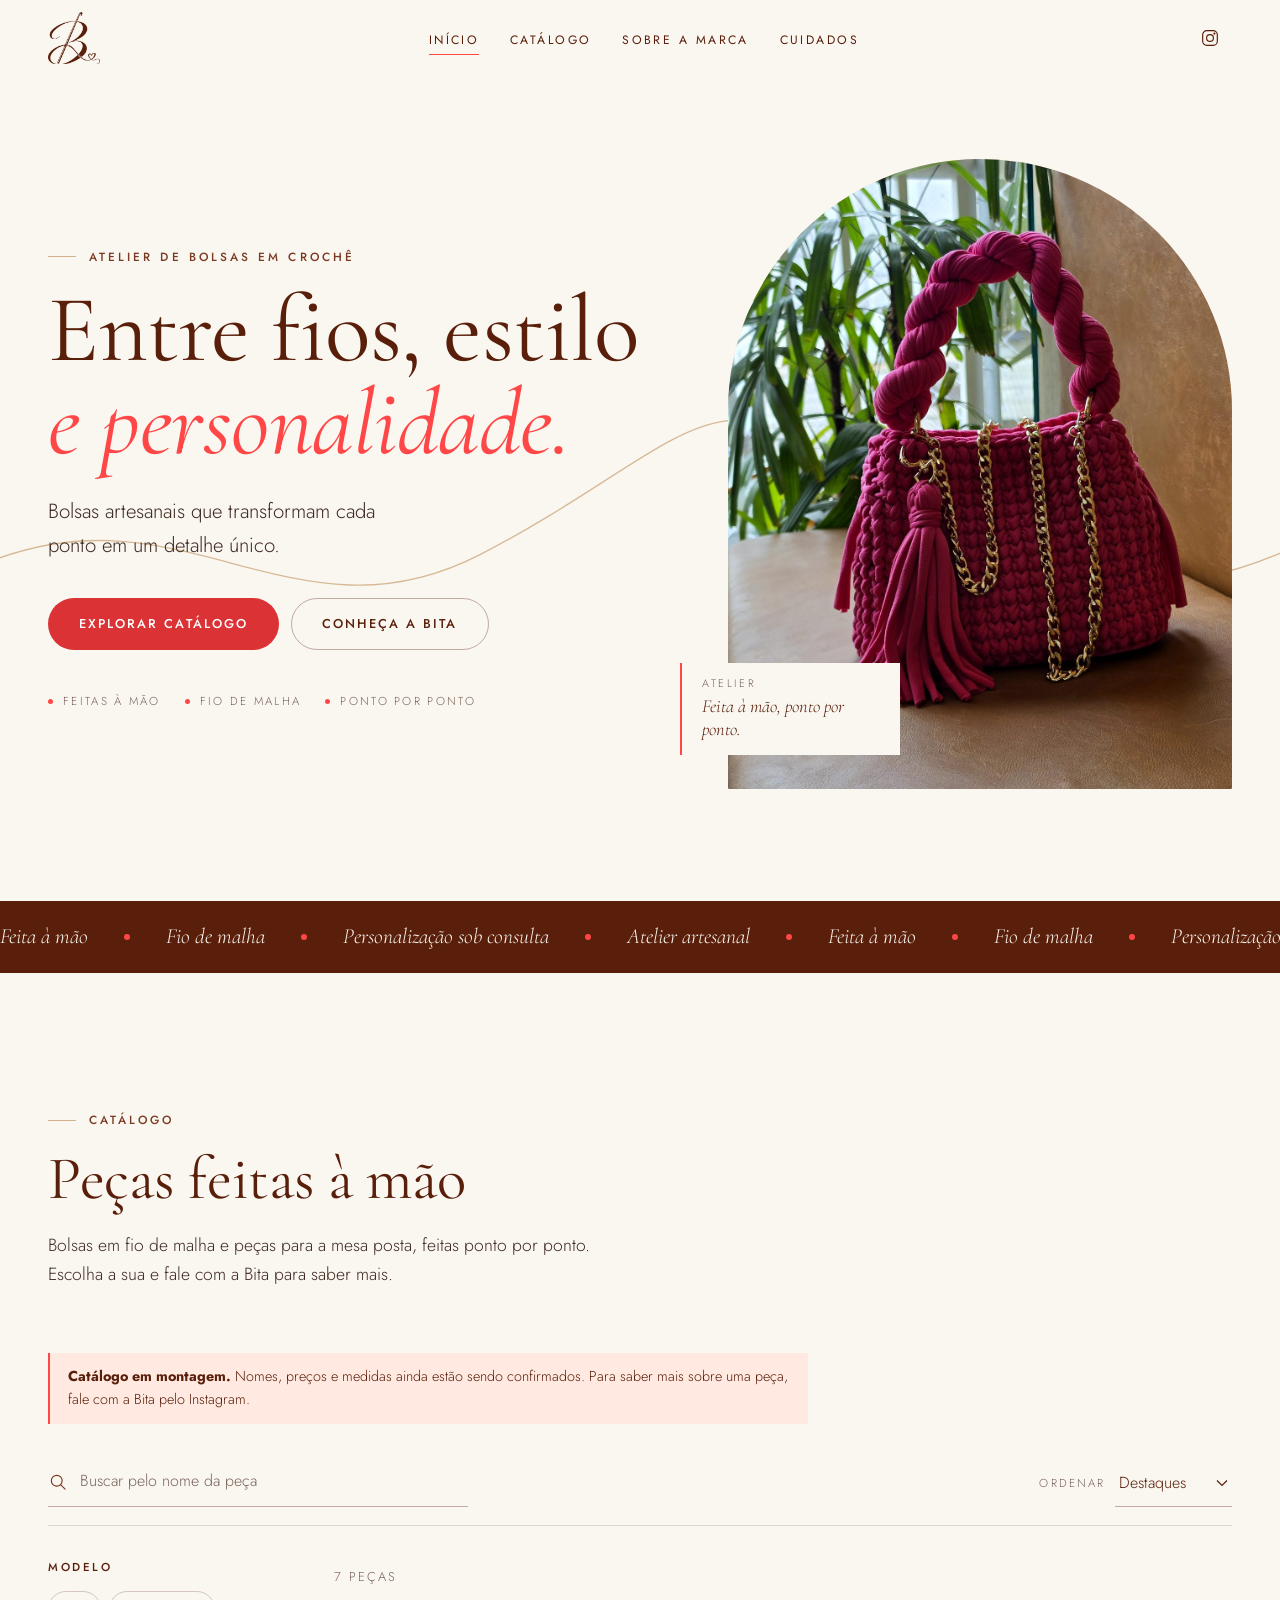
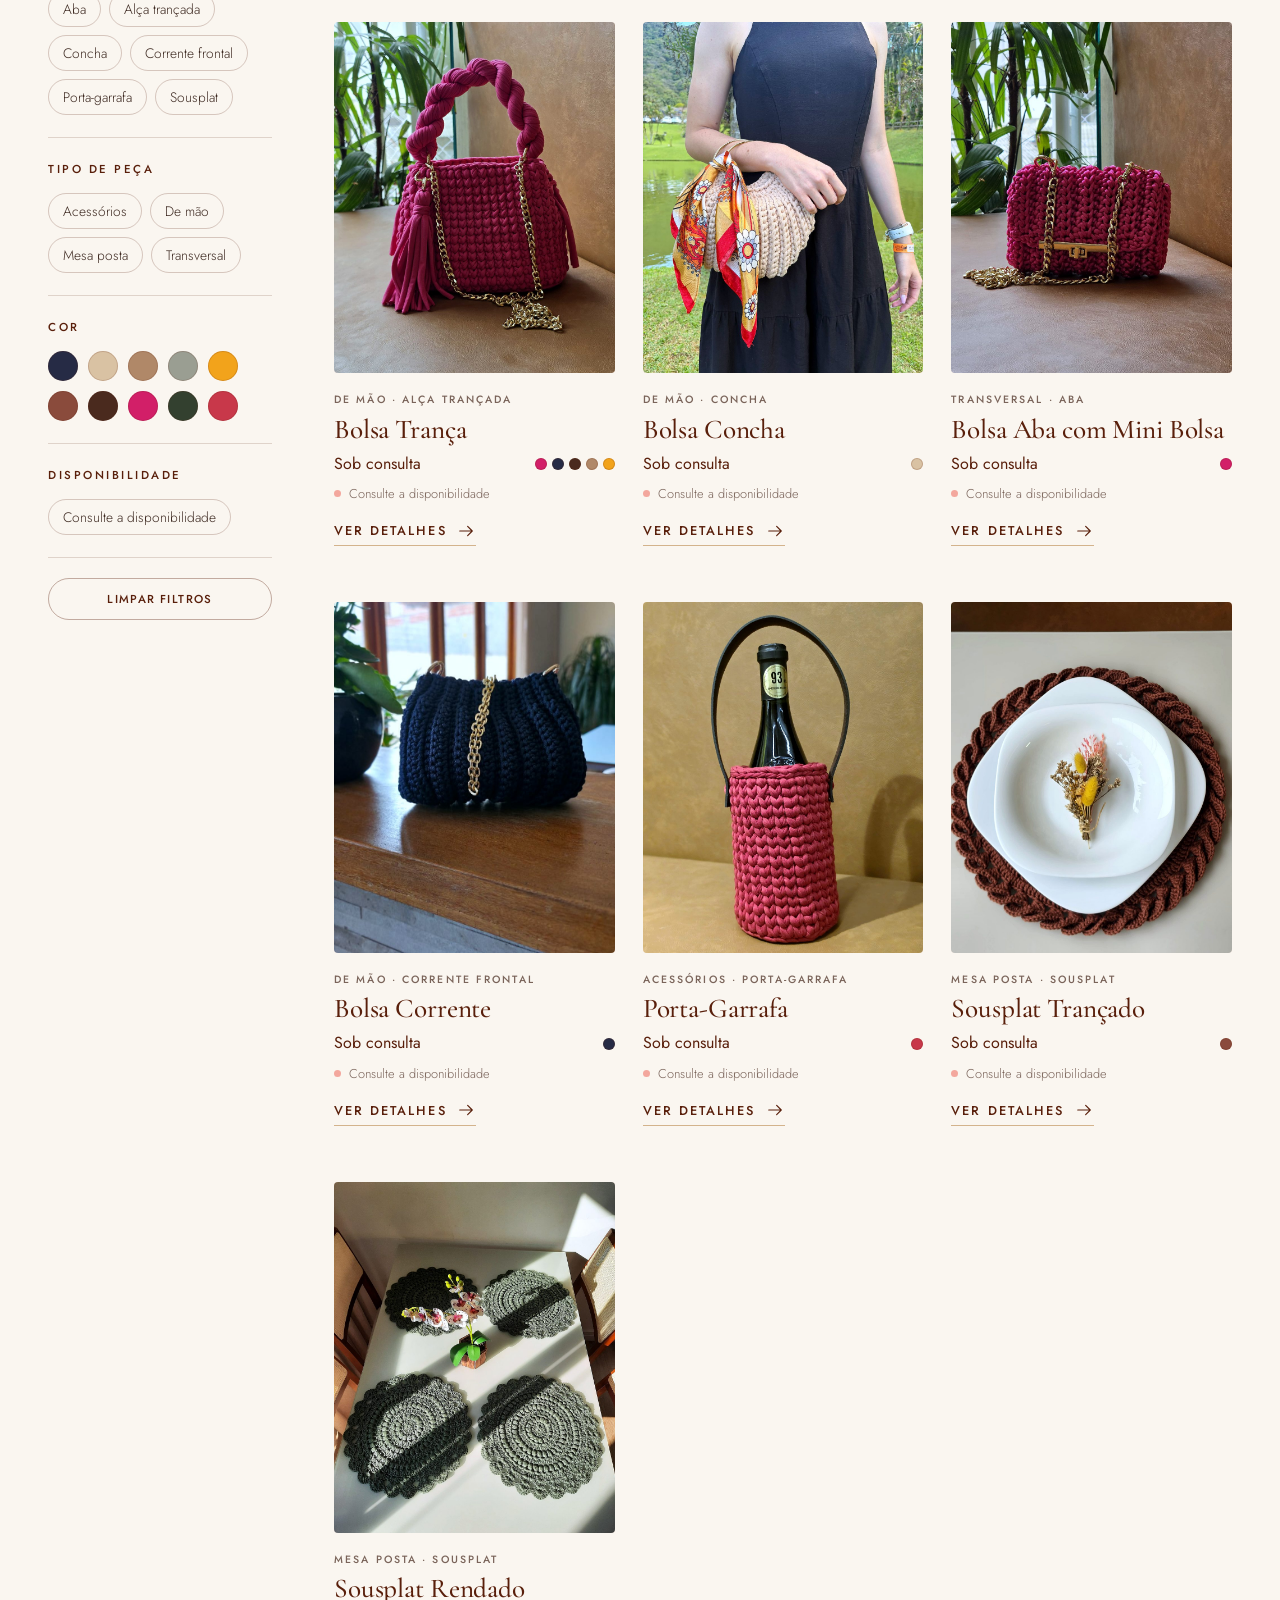
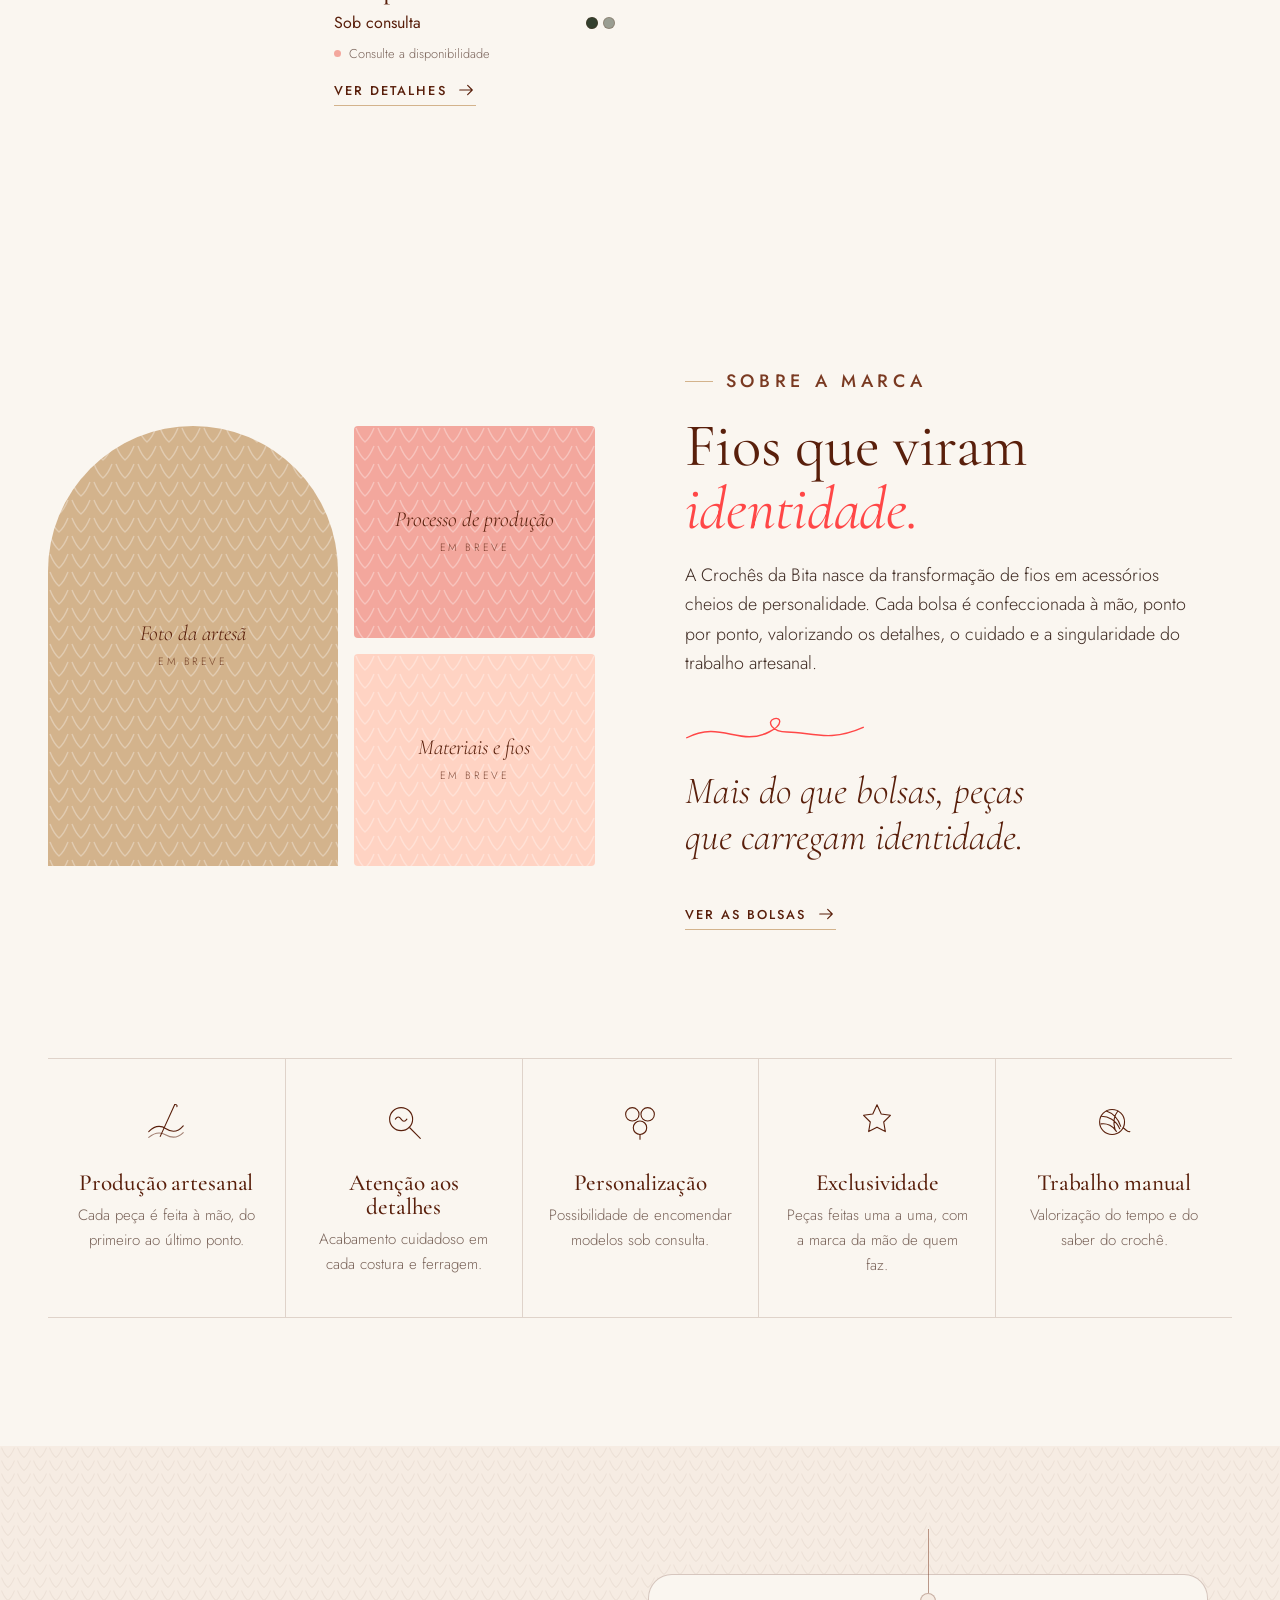
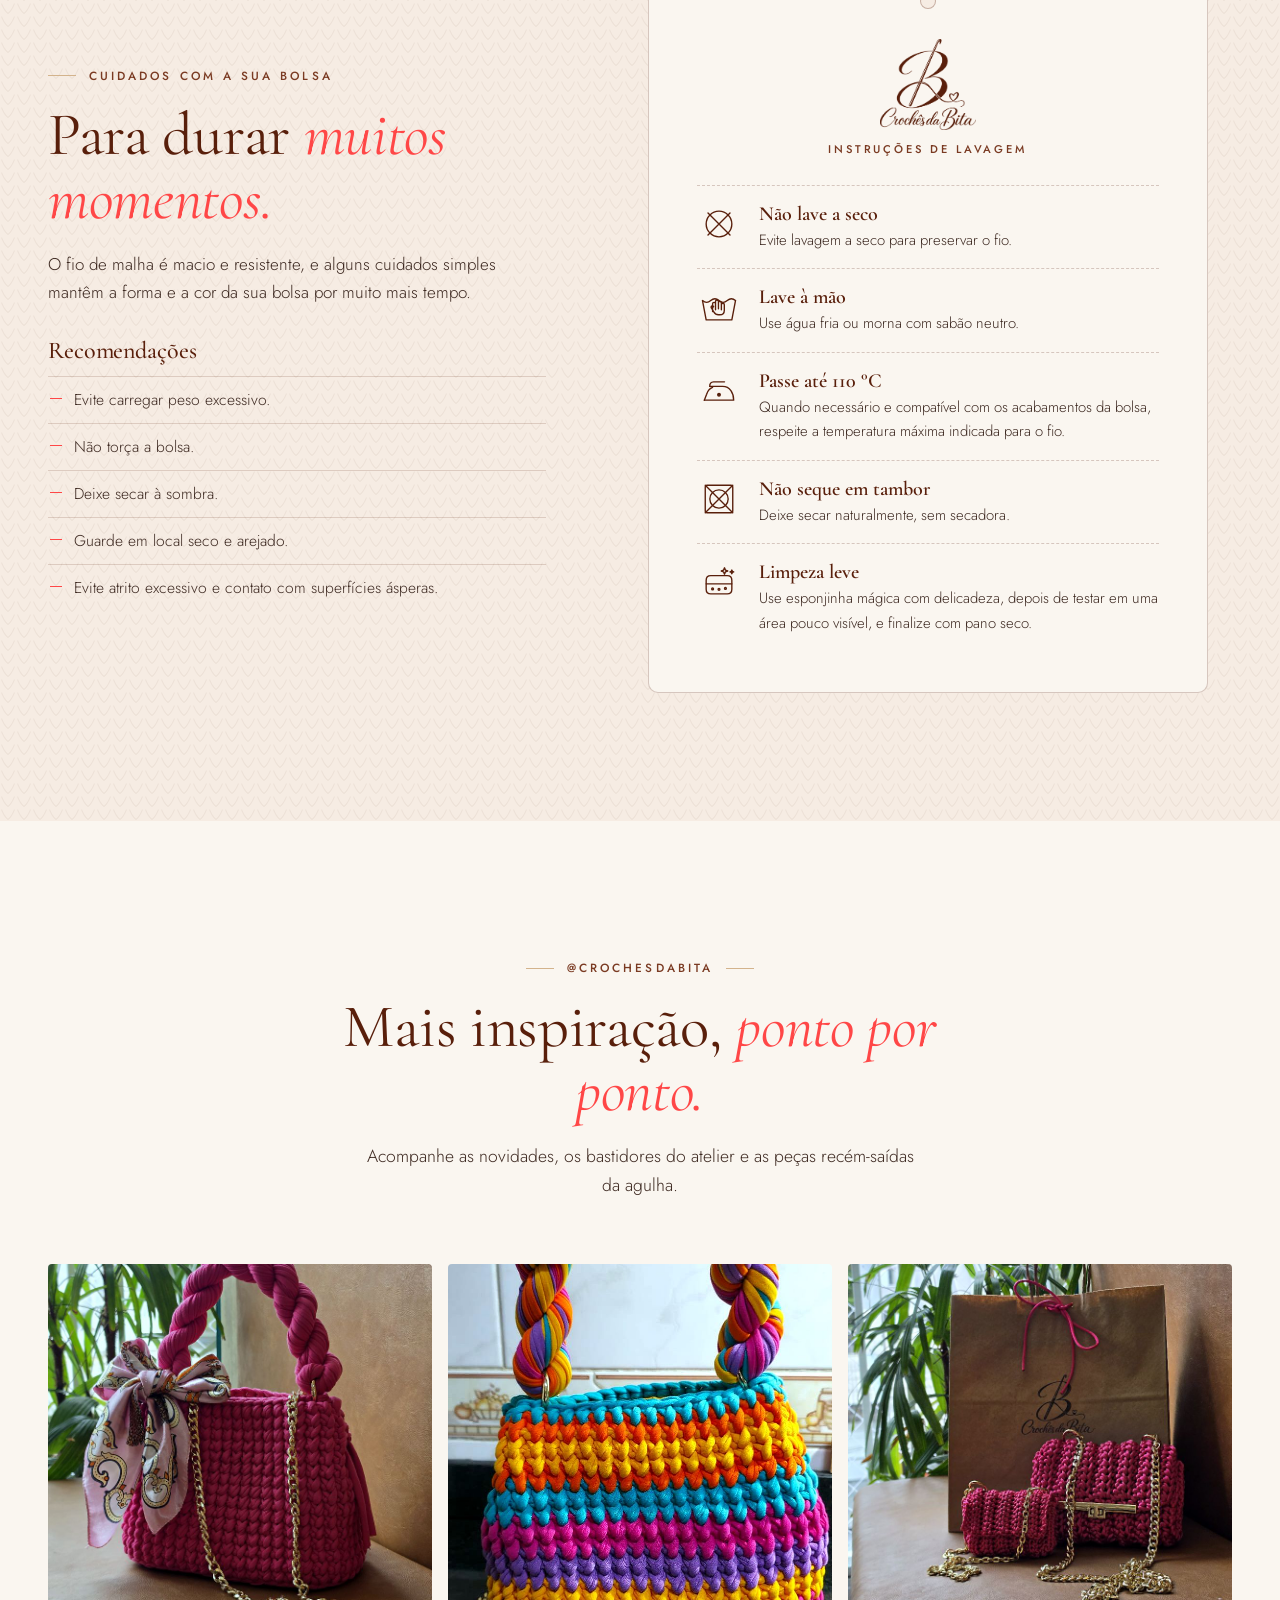
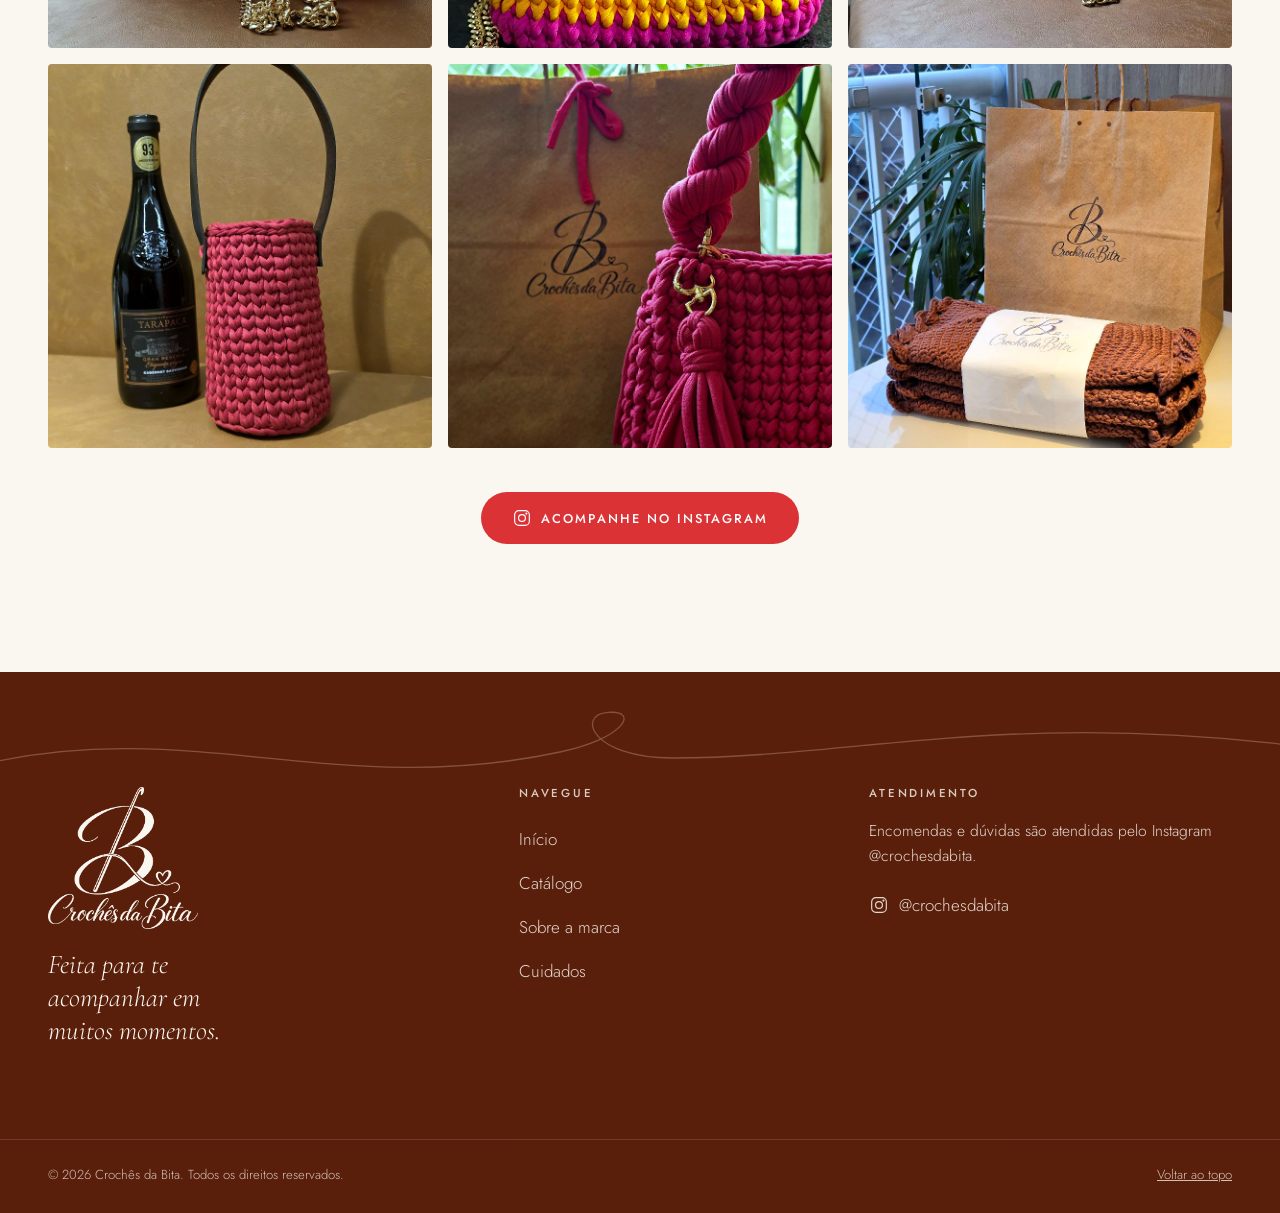
==== index.html @ 34e2124d "Novas peças, cores com fotos próprias, WhatsApp e monograma B - Curadoria e tratamento padronizado d" ====
<!doctype html>
<html lang="pt-BR">
<head>
  <meta charset="utf-8">
  <meta name="viewport" content="width=device-width, initial-scale=1">
  <title>Crochês da Bita · Bolsas artesanais de crochê</title>
  <meta name="description" content="Catálogo da Crochês da Bita: bolsas artesanais de crochê feitas à mão com fio de malha, ponto por ponto. Conheça os modelos e fale com a Bita pelo Instagram.">
  <meta name="theme-color" content="#FAF6F0">
  <meta name="color-scheme" content="light">

  <!-- Open Graph / compartilhamento.
       Se o endereço do site mudar (ex.: domínio próprio), atualize og:image, og:url e canonical. Veja o README. -->
  <link rel="canonical" href="https://valdethlisx.github.io/croches-da-bita/">
  <meta property="og:type" content="website">
  <meta property="og:locale" content="pt_BR">
  <meta property="og:site_name" content="Crochês da Bita">
  <meta property="og:title" content="Crochês da Bita · Bolsas artesanais de crochê">
  <meta property="og:description" content="Bolsas artesanais que transformam cada ponto em um detalhe único.">
  <meta property="og:image" content="https://valdethlisx.github.io/croches-da-bita/assets/brand/og-image.jpg">
  <meta property="og:image:width" content="1200">
  <meta property="og:image:height" content="630">
  <meta property="og:url" content="https://valdethlisx.github.io/croches-da-bita/">
  <meta name="twitter:card" content="summary_large_image">

  <!-- Favicon: monograma B -->
  <link rel="icon" type="image/png" sizes="32x32" href="assets/brand/favicon-32.png">
  <link rel="icon" type="image/png" sizes="192x192" href="assets/brand/favicon-192.png">
  <link rel="apple-touch-icon" href="assets/brand/apple-touch-icon.png">

  <!-- Tipografia: Cormorant Garamond (títulos) + Jost (textos) -->
  <link rel="preconnect" href="https://fonts.googleapis.com">
  <link rel="preconnect" href="https://fonts.gstatic.com" crossorigin>
  <link href="https://fonts.googleapis.com/css2?family=Cormorant+Garamond:ital,wght@0,400;0,500;0,600;1,400;1,500&family=Jost:wght@300;400;500&display=swap" rel="stylesheet">

  <link rel="preload" href="assets/img/site/hero.jpg" as="image">
  <link rel="stylesheet" href="styles.css">
</head>
<body>

<!-- ==========================================================
     Ícones (traço fino, herdam a cor do texto)
     ========================================================== -->
<svg width="0" height="0" style="position:absolute" aria-hidden="true" focusable="false">
  <defs>
    <symbol id="i-instagram" viewBox="0 0 24 24"><rect x="3.2" y="3.2" width="17.6" height="17.6" rx="5"/><circle cx="12" cy="12" r="4.1"/><circle cx="17.3" cy="6.7" r=".6" fill="currentColor"/></symbol>
    <symbol id="i-menu" viewBox="0 0 24 24"><path d="M3.5 8h17M3.5 16h17"/></symbol>
    <symbol id="i-close" viewBox="0 0 24 24"><path d="M5.5 5.5l13 13M18.5 5.5l-13 13"/></symbol>
    <symbol id="i-search" viewBox="0 0 24 24"><circle cx="10.5" cy="10.5" r="6.5"/><path d="M15.4 15.4L20.5 20.5"/></symbol>
    <symbol id="i-filter" viewBox="0 0 24 24"><path d="M4 7h10M18 7h2M4 17h2M10 17h10"/><circle cx="16" cy="7" r="2"/><circle cx="8" cy="17" r="2"/></symbol>
    <symbol id="i-arrow-left" viewBox="0 0 24 24"><path d="M19.5 12h-15M10 6.5L4.5 12l5.5 5.5"/></symbol>
    <symbol id="i-arrow-right" viewBox="0 0 24 24"><path d="M4.5 12h15M14 6.5l5.5 5.5-5.5 5.5"/></symbol>
    <symbol id="i-chevron-left" viewBox="0 0 24 24"><path d="M15 5l-7 7 7 7"/></symbol>
    <symbol id="i-chevron-right" viewBox="0 0 24 24"><path d="M9 5l7 7-7 7"/></symbol>
    <symbol id="i-link" viewBox="0 0 24 24"><path d="M10 14a4.5 4.5 0 0 0 6.4 0l3-3a4.5 4.5 0 0 0-6.4-6.4l-1.2 1.2"/><path d="M14 10a4.5 4.5 0 0 0-6.4 0l-3 3a4.5 4.5 0 0 0 6.4 6.4l1.2-1.2"/></symbol>
    <symbol id="i-whatsapp" viewBox="0 0 24 24"><path d="M4.2 19.8l1.1-3.9A8.3 8.3 0 1 1 8.4 19z"/><path d="M9.2 8.4c.2-.5.5-.5.8-.5h.5c.2 0 .4 0 .5.4l.7 1.7c.1.2 0 .4-.1.6l-.5.6c-.1.1-.2.3 0 .5.4.7 1 1.4 1.7 1.9.4.3.8.5 1.2.7.2.1.4 0 .5-.1l.6-.7c.2-.2.3-.2.5-.1l1.6.8c.2.1.3.2.3.4 0 .5-.2 1.1-.6 1.4-.5.4-1.2.6-1.9.4a8.6 8.6 0 0 1-5.2-4.4c-.5-1-.6-1.9-.1-2.7z" stroke-width="1"/></symbol>
    <symbol id="i-share" viewBox="0 0 24 24"><path d="M12 3.5v11M7.5 8L12 3.5 16.5 8"/><path d="M5 12.5v6.5a1.5 1.5 0 0 0 1.5 1.5h11A1.5 1.5 0 0 0 19 19v-6.5"/></symbol>
    <symbol id="i-copy" viewBox="0 0 24 24"><rect x="8.5" y="8.5" width="11" height="11" rx="1.6"/><path d="M15.5 8.5V6a1.5 1.5 0 0 0-1.5-1.5H6A1.5 1.5 0 0 0 4.5 6v8A1.5 1.5 0 0 0 6 15.5h2.5"/></symbol>
    <symbol id="i-zoom" viewBox="0 0 24 24"><circle cx="10.5" cy="10.5" r="6.5"/><path d="M15.4 15.4l5.1 5.1M10.5 7.8v5.4M7.8 10.5h5.4"/></symbol>
    <symbol id="i-check" viewBox="0 0 24 24"><path d="M5 12.5l4.5 4.5L19 7.5"/></symbol>

    <!-- Cuidados (símbolos de conservação têxtil) -->
    <symbol id="c-no-dryclean" viewBox="0 0 48 48"><circle cx="24" cy="24" r="14"/><path d="M12 12l24 24M36 12L12 36"/></symbol>
    <symbol id="c-handwash" viewBox="0 0 48 48"><path d="M6 17l4 21h28l4-21"/><path d="M6 17c3 2.6 6 2.6 9 0s6-2.6 9 0 6 2.6 9 0 6-2.6 9 0"/><path d="M17 29v-8.5a1.6 1.6 0 0 1 3.2 0V27M20.2 21v-3a1.6 1.6 0 0 1 3.2 0v8M23.4 19.5a1.6 1.6 0 0 1 3.2 0V27M26.6 21.5a1.6 1.6 0 0 1 3.2 0v6c0 3-2 5-5 5h-1.5c-2.4 0-3.8-1.2-5-3.2l-2.6-4.2a1.5 1.5 0 0 1 2.4-1.8L17 25"/></symbol>
    <symbol id="c-iron" viewBox="0 0 48 48"><path d="M8 34h32c0-8-4-15-12-15H14"/><path d="M14 19c-.5-3 1.4-5 4-5h12"/><path d="M8 34l2.5-6.5C12 23 14 21 17 20"/><circle cx="24" cy="28" r="1.4" fill="currentColor"/></symbol>
    <symbol id="c-no-tumble" viewBox="0 0 48 48"><rect x="9" y="9" width="30" height="30" rx="2"/><circle cx="24" cy="24" r="10"/><path d="M9 9l30 30M39 9L9 39"/></symbol>
    <symbol id="c-sponge" viewBox="0 0 48 48"><path d="M10 22c0-3 2-5 5-5h18c3 0 5 2 5 5v10c0 3-2 5-5 5H15c-3 0-5-2-5-5z"/><path d="M10 26h28"/><circle cx="17" cy="31.5" r="1"/><circle cx="24" cy="32" r="1"/><circle cx="31" cy="31" r="1"/><path d="M30 8.5l1 2.5 2.5 1-2.5 1-1 2.5-1-2.5-2.5-1 2.5-1zM38 11l.6 1.4 1.4.6-1.4.6-.6 1.4-.6-1.4-1.4-.6 1.4-.6z"/></symbol>

    <!-- Diferenciais -->
    <symbol id="d-hands" viewBox="0 0 48 48"><path d="M33 6l-15 33"/><path d="M33 6c1.5-.8 3 .4 2.4 2"/><path d="M6 34c6-6 12-7 18-3s12 4 18-3"/><path d="M6 40c6-5 12-6 18-2.5s12 3.5 18-2.5" opacity=".55"/></symbol>
    <symbol id="d-detail" viewBox="0 0 48 48"><circle cx="21" cy="21" r="12"/><path d="M30 30l11 11"/><path d="M15 21c2-3 4-3 6 0s4 3 6 0"/></symbol>
    <symbol id="d-custom" viewBox="0 0 48 48"><circle cx="16" cy="16" r="7"/><circle cx="32" cy="16" r="7"/><circle cx="24" cy="30" r="7"/><path d="M24 37v5"/></symbol>
    <symbol id="d-unique" viewBox="0 0 48 48"><path d="M24 6l4.4 9.6L38 17l-7 7 1.7 10L24 29.4 15.3 34 17 24l-7-7 9.6-1.4z"/></symbol>
    <symbol id="d-yarn" viewBox="0 0 48 48"><circle cx="22" cy="24" r="13"/><path d="M11 18c7 0 15 4 19 13M10.5 26c6-1 13 2 16 8M16 12.5c6 2 12 7 15 16M28 12.5c-4 5-5 12-3 19"/><path d="M33.5 30c3 2 5 5 7 4"/></symbol>
  </defs>
</svg>

<a class="skip-link" href="#conteudo">Pular para o conteúdo</a>

<!-- ==========================================================
     CABEÇALHO
     ========================================================== -->
<header class="site-header" id="topo">
  <div class="container header-inner">
    <a class="brand" href="#inicio" aria-label="Crochês da Bita · início">
      <img src="assets/brand/monograma-marrom.png" alt="Crochês da Bita" width="696" height="700">
    </a>

    <nav class="main-nav" id="menu" aria-label="Navegação principal">
      <ul>
        <li><a href="#inicio">Início</a></li>
        <li><a href="#catalogo">Catálogo</a></li>
        <li><a href="#sobre">Sobre a marca</a></li>
        <li><a href="#cuidados">Cuidados</a></li>
      </ul>
      <a class="nav-instagram-mobile" href="https://www.instagram.com/crochesdabita/" target="_blank" rel="noopener">
        <svg class="icon"><use href="#i-instagram"/></svg> @crochesdabita
      </a>
    </nav>

    <div class="header-actions">
      <a class="icon-btn" href="https://www.instagram.com/crochesdabita/" target="_blank" rel="noopener" aria-label="Instagram da Crochês da Bita (abre em nova aba)">
        <svg class="icon"><use href="#i-instagram"/></svg>
      </a>
      <button class="icon-btn menu-toggle" type="button" aria-expanded="false" aria-controls="menu" aria-label="Abrir menu">
        <svg class="icon icon-open"><use href="#i-menu"/></svg>
        <svg class="icon icon-close"><use href="#i-close"/></svg>
      </button>
    </div>
  </div>
</header>

<main id="conteudo">

  <!-- ========================================================
       HERO
       ======================================================== -->
  <section class="hero" id="inicio" aria-labelledby="hero-title">
    <svg class="thread thread-hero" viewBox="0 0 1600 600" preserveAspectRatio="none" aria-hidden="true">
      <path pathLength="1" d="M-40 420 C 220 300, 360 520, 600 400 S 900 160, 1040 300 C 1120 380, 1060 470, 990 430 C 930 395, 980 320, 1080 330 C 1240 345, 1360 520, 1640 380"/>
    </svg>
    <div class="container hero-grid">
      <div class="hero-copy">
        <p class="eyebrow reveal">Atelier de bolsas em crochê</p>
        <h1 id="hero-title" class="reveal">Entre fios, estilo <em>e personalidade.</em></h1>
        <p class="hero-sub reveal">Bolsas artesanais que transformam cada ponto em um detalhe único.</p>
        <div class="hero-actions reveal">
          <a class="btn btn-primary" href="#catalogo">Explorar catálogo</a>
          <a class="btn btn-ghost" href="#sobre">Conheça a Bita</a>
        </div>
        <ul class="hero-notes reveal" aria-label="Sobre as peças">
          <li>Feitas à mão</li>
          <li>Fio de malha</li>
          <li>Ponto por ponto</li>
        </ul>
      </div>

      <figure class="hero-media reveal">
        <div class="hero-frame">
          <img src="assets/img/site/hero.jpg" alt="Bolsa pink de crochê em fio de malha com alça trançada e corrente dourada" width="1200" height="1500" fetchpriority="high">
        </div>
        <figcaption><span>Atelier</span> Feita à mão, ponto por ponto.</figcaption>
      </figure>
    </div>
  </section>

  <!-- Faixa de valores -->
  <div class="ribbon" aria-hidden="true">
    <div class="ribbon-track">
      <span>Feita à mão</span><i></i><span>Fio de malha</span><i></i><span>Personalização sob consulta</span><i></i><span>Atelier artesanal</span><i></i>
      <span>Feita à mão</span><i></i><span>Fio de malha</span><i></i><span>Personalização sob consulta</span><i></i><span>Atelier artesanal</span><i></i>
    </div>
  </div>

  <!-- ========================================================
       CATÁLOGO
       ======================================================== -->
  <section class="section catalog" id="catalogo" aria-labelledby="catalog-title">
    <div class="container">
      <header class="section-head">
        <p class="eyebrow reveal">Catálogo</p>
        <h2 id="catalog-title" class="reveal">Peças feitas à mão</h2>
        <p class="section-lead reveal">Bolsas em fio de malha e peças para a mesa posta, feitas ponto por ponto. Escolha a sua e fale com a Bita para saber mais.</p>
      </header>

      <p class="demo-notice" id="demo-notice" hidden></p>

      <!-- Barra de busca e ordenação -->
      <div class="catalog-toolbar">
        <label class="search-field">
          <span class="visually-hidden">Buscar peça pelo nome</span>
          <svg class="icon" aria-hidden="true"><use href="#i-search"/></svg>
          <input type="search" id="busca" placeholder="Buscar pelo nome da peça" autocomplete="off">
        </label>

        <div class="toolbar-right">
          <button class="btn-filter" type="button" id="abrir-filtros" aria-controls="filtros" aria-expanded="false">
            <svg class="icon" aria-hidden="true"><use href="#i-filter"/></svg>
            Filtrar <span class="filter-count" id="filter-count" hidden></span>
          </button>
          <label class="sort-field">
            <span>Ordenar</span>
            <select id="ordem">
              <option value="destaques">Destaques</option>
              <option value="novidades">Novidades</option>
              <option value="menor">Menor preço</option>
              <option value="maior">Maior preço</option>
            </select>
          </label>
        </div>
      </div>

      <div class="catalog-layout">
        <!-- Filtros: barra lateral no desktop, painel no celular -->
        <aside class="filters" id="filtros" aria-label="Filtros do catálogo">
          <div class="filters-head">
            <h3>Filtrar</h3>
            <button class="icon-btn" type="button" id="fechar-filtros" aria-label="Fechar filtros">
              <svg class="icon"><use href="#i-close"/></svg>
            </button>
          </div>
          <form id="form-filtros" class="filters-body">
            <fieldset><legend>Modelo</legend><div class="chip-group" data-group="modelos"></div></fieldset>
            <fieldset><legend>Tipo de peça</legend><div class="chip-group" data-group="categorias"></div></fieldset>
            <fieldset><legend>Cor</legend><div class="swatch-group" data-group="cores"></div></fieldset>
            <!-- A faixa de preço só aparece quando pelo menos uma peça tem preço cadastrado -->
            <fieldset id="fs-preco"><legend>Faixa de preço</legend><div class="chip-group" data-group="preco"></div></fieldset>
            <fieldset><legend>Disponibilidade</legend><div class="chip-group" data-group="disponibilidade"></div></fieldset>
          </form>
          <div class="filters-foot">
            <button type="button" class="btn btn-ghost btn-sm" id="limpar-filtros">Limpar filtros</button>
            <button type="button" class="btn btn-primary btn-sm" id="aplicar-filtros">Ver bolsas</button>
          </div>
        </aside>
        <div class="filters-backdrop" id="filters-backdrop" hidden></div>

        <div class="catalog-results">
          <div class="results-bar">
            <p id="results-count" aria-live="polite">Carregando bolsas…</p>
            <div class="active-filters" id="active-filters"></div>
          </div>
          <ul class="product-grid" id="product-grid"></ul>
          <div class="empty-state" id="empty-state" hidden>
            <p class="empty-title">Nenhuma peça encontrada.</p>
            <p>Tente outra busca ou remova alguns filtros.</p>
            <button type="button" class="btn btn-ghost" id="empty-clear">Limpar filtros</button>
          </div>
        </div>
      </div>
    </div>
  </section>

  <!-- ========================================================
       SOBRE
       ======================================================== -->
  <section class="section about" id="sobre" aria-labelledby="about-title">
    <div class="container about-grid">
      <div class="about-media">
        <!-- Espaços reservados: troque cada <div class="photo-slot"> por <img src="..." alt="..."> -->
        <figure class="photo-slot slot-tall reveal"><div class="slot-inner"><span>Foto da artesã</span><small>em breve</small></div></figure>
        <figure class="photo-slot reveal"><div class="slot-inner"><span>Processo de produção</span><small>em breve</small></div></figure>
        <figure class="photo-slot slot-peach reveal"><div class="slot-inner"><span>Materiais e fios</span><small>em breve</small></div></figure>
      </div>
      <div class="about-copy">
        <p class="eyebrow reveal">Sobre a marca</p>
        <h2 id="about-title" class="reveal">Fios que viram <em>identidade.</em></h2>
        <p class="reveal">A Crochês da Bita nasce da transformação de fios em acessórios cheios de personalidade. Cada bolsa é confeccionada à mão, ponto por ponto, valorizando os detalhes, o cuidado e a singularidade do trabalho artesanal.</p>
        <blockquote class="pull-quote reveal">
          <svg class="thread thread-quote" viewBox="0 0 300 60" aria-hidden="true"><path pathLength="1" d="M2 40 C 60 10, 90 55, 140 30 C 165 18, 160 4, 148 8 C 136 12, 144 30, 170 30 C 210 30, 240 48, 298 22"/></svg>
          <p>Mais do que bolsas, peças que carregam identidade.</p>
        </blockquote>
        <a class="link-arrow reveal" href="#catalogo">Ver as bolsas <svg class="icon" aria-hidden="true"><use href="#i-arrow-right"/></svg></a>
      </div>
    </div>
  </section>

  <!-- ========================================================
       DIFERENCIAIS
       ======================================================== -->
  <section class="section values" aria-labelledby="values-title">
    <div class="container">
      <h2 id="values-title" class="visually-hidden">Diferenciais da marca</h2>
      <ul class="values-list">
        <li class="reveal"><svg class="icon-lg" aria-hidden="true"><use href="#d-hands"/></svg><h3>Produção artesanal</h3><p>Cada peça é feita à mão, do primeiro ao último ponto.</p></li>
        <li class="reveal"><svg class="icon-lg" aria-hidden="true"><use href="#d-detail"/></svg><h3>Atenção aos detalhes</h3><p>Acabamento cuidadoso em cada costura e ferragem.</p></li>
        <li class="reveal"><svg class="icon-lg" aria-hidden="true"><use href="#d-custom"/></svg><h3>Personalização</h3><p>Possibilidade de encomendar modelos sob consulta.</p></li>
        <li class="reveal"><svg class="icon-lg" aria-hidden="true"><use href="#d-unique"/></svg><h3>Exclusividade</h3><p>Peças feitas uma a uma, com a marca da mão de quem faz.</p></li>
        <li class="reveal"><svg class="icon-lg" aria-hidden="true"><use href="#d-yarn"/></svg><h3>Trabalho manual</h3><p>Valorização do tempo e do saber do crochê.</p></li>
      </ul>
    </div>
  </section>

  <!-- ========================================================
       CUIDADOS (inspirado na tag física)
       ======================================================== -->
  <section class="section care texture" id="cuidados" aria-labelledby="care-title">
    <div class="container care-grid">
      <div class="care-intro">
        <p class="eyebrow reveal">Cuidados com a sua bolsa</p>
        <h2 id="care-title" class="reveal">Para durar <em>muitos momentos.</em></h2>
        <p class="reveal">O fio de malha é macio e resistente, e alguns cuidados simples mantêm a forma e a cor da sua bolsa por muito mais tempo.</p>
        <h3 class="care-subtitle reveal">Recomendações</h3>
        <ul class="care-tips reveal">
          <li>Evite carregar peso excessivo.</li>
          <li>Não torça a bolsa.</li>
          <li>Deixe secar à sombra.</li>
          <li>Guarde em local seco e arejado.</li>
          <li>Evite atrito excessivo e contato com superfícies ásperas.</li>
        </ul>
      </div>

      <article class="care-tag reveal" aria-label="Etiqueta de cuidados">
        <div class="tag-hole" aria-hidden="true"></div>
        <img class="tag-logo" src="assets/brand/logo-marrom.png" alt="" width="991" height="938" loading="lazy">
        <p class="tag-kicker">Instruções de lavagem</p>
        <ul class="care-list">
          <li><svg class="care-icon" aria-hidden="true"><use href="#c-no-dryclean"/></svg><div><strong>Não lave a seco</strong><p>Evite lavagem a seco para preservar o fio.</p></div></li>
          <li><svg class="care-icon" aria-hidden="true"><use href="#c-handwash"/></svg><div><strong>Lave à mão</strong><p>Use água fria ou morna com sabão neutro.</p></div></li>
          <li><svg class="care-icon" aria-hidden="true"><use href="#c-iron"/></svg><div><strong>Passe até 110 °C</strong><p>Quando necessário e compatível com os acabamentos da bolsa, respeite a temperatura máxima indicada para o fio.</p></div></li>
          <li><svg class="care-icon" aria-hidden="true"><use href="#c-no-tumble"/></svg><div><strong>Não seque em tambor</strong><p>Deixe secar naturalmente, sem secadora.</p></div></li>
          <li><svg class="care-icon" aria-hidden="true"><use href="#c-sponge"/></svg><div><strong>Limpeza leve</strong><p>Use esponjinha mágica com delicadeza, depois de testar em uma área pouco visível, e finalize com pano seco.</p></div></li>
        </ul>
      </article>
    </div>
  </section>

  <!-- ========================================================
       INSTAGRAM
       ======================================================== -->
  <section class="section insta" id="instagram" aria-labelledby="insta-title">
    <div class="container">
      <header class="section-head center">
        <p class="eyebrow reveal">@crochesdabita</p>
        <h2 id="insta-title" class="reveal">Mais inspiração, <em>ponto por ponto.</em></h2>
        <p class="section-lead reveal">Acompanhe as novidades, os bastidores do atelier e as peças recém-saídas da agulha.</p>
      </header>
      <ul class="insta-grid" id="insta-grid"></ul>
      <div class="center reveal">
        <a class="btn btn-primary" href="https://www.instagram.com/crochesdabita/" target="_blank" rel="noopener">
          <svg class="icon" aria-hidden="true"><use href="#i-instagram"/></svg> Acompanhe no Instagram
        </a>
      </div>
    </div>
  </section>
</main>

<!-- ==========================================================
     RODAPÉ
     ========================================================== -->
<footer class="site-footer">
  <svg class="thread thread-footer" viewBox="0 0 1600 200" preserveAspectRatio="none" aria-hidden="true">
    <path d="M-20 120 C 240 40, 420 180, 700 100 C 780 78, 800 30, 760 34 C 720 38, 740 110, 840 110 C 1060 110, 1260 30, 1620 90"/>
  </svg>
  <div class="container footer-grid">
    <div class="footer-brand">
      <img src="assets/brand/logo-offwhite.png" alt="Crochês da Bita" width="991" height="938" loading="lazy">
      <p class="footer-quote">Feita para te acompanhar em muitos momentos.</p>
    </div>
    <nav class="footer-nav" aria-label="Rodapé">
      <h3>Navegue</h3>
      <ul>
        <li><a href="#inicio">Início</a></li>
        <li><a href="#catalogo">Catálogo</a></li>
        <li><a href="#sobre">Sobre a marca</a></li>
        <li><a href="#cuidados">Cuidados</a></li>
      </ul>
    </nav>
    <div class="footer-info" id="footer-info">
      <h3>Atendimento</h3>
      <p id="footer-encomendas">Encomendas e dúvidas são atendidas pelo Instagram @crochesdabita.</p>
      <!-- Entrega e pagamento aparecem aqui quando preenchidos em products.json → loja -->
      <a class="footer-ig" href="https://www.instagram.com/crochesdabita/" target="_blank" rel="noopener">
        <svg class="icon" aria-hidden="true"><use href="#i-instagram"/></svg> @crochesdabita
      </a>
    </div>
  </div>
  <div class="container footer-bottom">
    <p>© <span id="ano">2026</span> Crochês da Bita. Todos os direitos reservados.</p>
    <a href="#topo">Voltar ao topo</a>
  </div>
</footer>

<!-- ==========================================================
     DETALHES DO PRODUTO (endereço próprio: ?bolsa=slug)
     ========================================================== -->
<dialog class="pdp" id="pdp" aria-labelledby="pdp-name">
  <div class="pdp-bar">
    <button type="button" class="pdp-back" data-close-pdp>
      <svg class="icon" aria-hidden="true"><use href="#i-arrow-left"/></svg> <span>Voltar ao catálogo</span>
    </button>
    <img class="pdp-bar-logo" src="assets/brand/monograma-marrom.png" alt="" width="696" height="700">
    <button type="button" class="icon-btn" data-close-pdp aria-label="Fechar detalhes da bolsa">
      <svg class="icon"><use href="#i-close"/></svg>
    </button>
  </div>
  <div class="pdp-scroll" id="pdp-scroll">
    <div class="container pdp-grid">
      <div class="pdp-gallery">
        <button type="button" class="pdp-main" id="pdp-main" aria-label="Ampliar imagem">
          <img id="pdp-main-img" alt="" width="800" height="1000">
          <span class="photo-count" id="pdp-count" aria-hidden="true"></span>
          <span class="zoom-hint"><svg class="icon" aria-hidden="true"><use href="#i-zoom"/></svg> Ampliar</span>
        </button>
        <p class="swipe-hint" id="pdp-swipe-hint">Deslize para ver mais fotos</p>
        <div class="pdp-thumbs" id="pdp-thumbs" role="group" aria-label="Fotos da bolsa"></div>
      </div>

      <div class="pdp-info">
        <p class="pdp-meta" id="pdp-meta"></p>
        <div class="pdp-tags" id="pdp-tags"></div>
        <h1 id="pdp-name"></h1>
        <p class="pdp-price" id="pdp-price"></p>
        <p class="pdp-desc" id="pdp-desc"></p>

        <div class="pdp-colors">
          <p class="pdp-label">Cores disponíveis: <span id="pdp-color-name"></span></p>
          <div class="pdp-swatches" id="pdp-swatches" role="radiogroup" aria-label="Escolha uma cor"></div>
        </div>

        <div class="pdp-availability" id="pdp-availability"></div>

        <div class="pdp-cta">
          <button type="button" class="btn btn-primary btn-block" id="pdp-interest">Tenho interesse nesta bolsa</button>
          <!-- Conversa direta com a Bita no WhatsApp, com o nome do produto na mensagem -->
          <a class="btn btn-dark btn-block" id="pdp-wa-contact" href="#" target="_blank" rel="noopener">
            <svg class="icon" aria-hidden="true"><use href="#i-whatsapp"/></svg> Falar no WhatsApp
          </a>
          <div class="pdp-share">
            <a class="btn btn-ghost btn-sm" id="pdp-whatsapp" href="#" target="_blank" rel="noopener">
              <svg class="icon" aria-hidden="true"><use href="#i-share"/></svg> Compartilhar no WhatsApp
            </a>
            <button type="button" class="btn btn-ghost btn-sm" id="pdp-copy-link">
              <svg class="icon" aria-hidden="true"><use href="#i-link"/></svg> Copiar link
            </button>
            <button type="button" class="btn btn-ghost btn-sm" id="pdp-native-share" hidden>
              <svg class="icon" aria-hidden="true"><use href="#i-share"/></svg> Compartilhar
            </button>
          </div>
        </div>

        <div class="pdp-specs">
          <h2>Detalhes da peça</h2>
          <dl id="pdp-specs"></dl>
        </div>
        <p class="pdp-demo" id="pdp-demo" hidden></p>
      </div>
    </div>

    <section class="container pdp-related" aria-labelledby="related-title">
      <h2 id="related-title">Você também pode gostar</h2>
      <ul class="product-grid related-grid" id="pdp-related"></ul>
    </section>
  </div>
  <!-- Barra fixa no celular: o botão de interesse fica sempre ao alcance do polegar -->
  <div class="pdp-mobilebar">
    <div class="mb-text">
      <span class="mb-name" id="pdp-mb-name"></span>
      <span class="mb-price" id="pdp-mb-price"></span>
    </div>
    <a class="btn btn-dark btn-round" id="pdp-mb-wa" href="#" target="_blank" rel="noopener" aria-label="Falar no WhatsApp">
      <svg class="icon" aria-hidden="true"><use href="#i-whatsapp"/></svg>
    </a>
    <button type="button" class="btn btn-primary" id="pdp-mb-interest">Tenho interesse</button>
  </div>
</dialog>

<!-- Ampliação de imagens -->
<dialog class="lightbox" id="lightbox" aria-label="Imagem ampliada">
  <button type="button" class="icon-btn lb-close" id="lb-close" aria-label="Fechar imagem ampliada"><svg class="icon"><use href="#i-close"/></svg></button>
  <button type="button" class="icon-btn lb-nav lb-prev" id="lb-prev" aria-label="Imagem anterior"><svg class="icon"><use href="#i-chevron-left"/></svg></button>
  <div class="lb-stage" id="lb-stage"><img id="lb-img" alt=""></div>
  <button type="button" class="icon-btn lb-nav lb-next" id="lb-next" aria-label="Próxima imagem"><svg class="icon"><use href="#i-chevron-right"/></svg></button>
  <p class="lb-hint">Clique na imagem para aproximar · <span id="lb-count"></span></p>
</dialog>

<!-- Contato pelo Instagram -->
<dialog class="contact" id="contact" aria-labelledby="contact-title">
  <form method="dialog" class="contact-inner">
    <button type="submit" class="icon-btn contact-close" aria-label="Fechar"><svg class="icon"><use href="#i-close"/></svg></button>
    <p class="eyebrow">Fale com a Bita</p>
    <h2 id="contact-title">Sua mensagem está pronta</h2>
    <p class="contact-help">Copie a mensagem abaixo, abra o Instagram e cole na conversa com <strong>@crochesdabita</strong>. Se quiser, edite o texto antes.</p>
    <label class="visually-hidden" for="contact-message">Mensagem</label>
    <textarea id="contact-message" rows="5"></textarea>
    <div class="contact-actions">
      <a class="btn btn-primary" id="contact-open" href="https://ig.me/m/crochesdabita" target="_blank" rel="noopener">
        <svg class="icon" aria-hidden="true"><use href="#i-instagram"/></svg> Copiar e abrir Instagram
      </a>
      <button type="button" class="btn btn-ghost" id="contact-copy">
        <svg class="icon" aria-hidden="true"><use href="#i-copy"/></svg> Só copiar
      </button>
    </div>
    <p class="contact-alt">Não abriu a conversa? <a href="https://www.instagram.com/crochesdabita/" target="_blank" rel="noopener">Acesse o perfil @crochesdabita</a> e toque em “Mensagem”.</p>
  </form>
</dialog>

<div class="toast" id="toast" role="status" aria-live="polite"></div>

<script src="script.js" defer></script>
</body>
</html>
---- styles.css ----
/* ==========================================================================
   Crochês da Bita · Catálogo
   Estilos organizados por seção. Para mudar cores e fontes da marca,
   altere apenas as variáveis em :root.
   ========================================================================== */

/* ---------- 1. Identidade visual (variáveis) ---------- */
:root {
  /* Paleta da marca */
  --chocolate: #591F0B;      /* cor institucional */
  --chocolate-soft: #7A3A22;
  --coral: #FF4747;          /* destaques (títulos grandes, detalhes) */
  --coral-cta: #DB3236;      /* coral mais profundo para botões: garante leitura do texto branco (contraste AA) */
  --rose: #F3A79D;
  --peach: #FFD3C3;
  --peach-soft: #FFE9E0;
  --offwhite: #FAF6F0;
  --white: #FFFFFF;
  --champagne: #D3B38C;
  --champagne-soft: #EADBC6;

  /* Texto */
  --ink: #3E2A22;            /* texto corrido */
  --ink-muted: #7A645A;      /* textos de apoio */
  --line: rgba(89, 31, 11, .16);

  /* Tipografia */
  --font-display: "Cormorant Garamond", "Playfair Display", Georgia, serif;
  --font-body: "Jost", "DM Sans", system-ui, -apple-system, "Segoe UI", sans-serif;

  /* Ritmo */
  --gutter: clamp(16px, 4vw, 48px);
  --section: clamp(72px, 10vw, 140px);
  --radius: 4px;
  --header-h: 76px;
  --ease: cubic-bezier(.22, .61, .36, 1);

  /* Textura discreta de malha (pontos em "V") */
  --knit: url("data:image/svg+xml,%3Csvg xmlns='http://www.w3.org/2000/svg' width='16' height='13' viewBox='0 0 16 13'%3E%3Cpath d='M1.5 1.5 Q4.5 9 8 11.5 Q11.5 9 14.5 1.5' fill='none' stroke='%23591F0B' stroke-opacity='.055' stroke-width='1.1'/%3E%3C/svg%3E");
  --knit-light: url("data:image/svg+xml,%3Csvg xmlns='http://www.w3.org/2000/svg' width='22' height='18' viewBox='0 0 22 18'%3E%3Cpath d='M2 2 Q6 12 11 16 Q16 12 20 2' fill='none' stroke='%23FFFFFF' stroke-opacity='.32' stroke-width='1.4'/%3E%3C/svg%3E");
}

/* ---------- 2. Base ---------- */
*, *::before, *::after { box-sizing: border-box; }
html { scroll-behavior: smooth; scroll-padding-top: calc(var(--header-h) + 12px); -webkit-text-size-adjust: 100%; }
body {
  margin: 0;
  background: var(--offwhite);
  color: var(--ink);
  font-family: var(--font-body);
  font-weight: 300;
  font-size: 1.0625rem;
  line-height: 1.65;
  -webkit-font-smoothing: antialiased;
  text-rendering: optimizeLegibility;
}
img { display: block; max-width: 100%; height: auto; }
a { color: inherit; }
button, input, select, textarea { font: inherit; color: inherit; }
button { cursor: pointer; }
h1, h2, h3 { font-family: var(--font-display); font-weight: 500; color: var(--chocolate); line-height: 1.05; margin: 0; letter-spacing: -.005em; }
h1 em, h2 em { font-style: italic; font-weight: 400; color: var(--coral); }
p { margin: 0 0 1em; }
ul, ol { margin: 0; padding: 0; list-style: none; }
fieldset { border: 0; margin: 0; padding: 0; min-width: 0; }
dialog { color: inherit; }

[hidden] { display: none !important; }
.container { width: 100%; max-width: 1320px; margin-inline: auto; padding-inline: var(--gutter); }
.center { text-align: center; }
.visually-hidden { position: absolute !important; width: 1px; height: 1px; padding: 0; margin: -1px; overflow: hidden; clip: rect(0 0 0 0); white-space: nowrap; border: 0; }

.skip-link { position: absolute; left: 12px; top: -60px; z-index: 200; background: var(--chocolate); color: var(--offwhite); padding: 10px 16px; text-decoration: none; transition: top .2s; }
.skip-link:focus { top: 12px; }

:focus-visible { outline: 2px solid var(--coral-cta); outline-offset: 3px; }

.icon { width: 20px; height: 20px; fill: none; stroke: currentColor; stroke-width: 1.4; stroke-linecap: round; stroke-linejoin: round; flex: none; }
.icon-lg { width: 46px; height: 46px; fill: none; stroke: currentColor; stroke-width: 1.15; stroke-linecap: round; stroke-linejoin: round; }

.eyebrow {
  font-family: var(--font-body);
  font-size: .74rem;
  font-weight: 500;
  letter-spacing: .26em;
  text-transform: uppercase;
  color: var(--chocolate-soft);
  margin-bottom: 1.1rem;
  display: inline-flex;
  align-items: center;
  gap: .8rem;
}
.eyebrow::before { content: ""; width: 28px; height: 1px; background: var(--champagne); }
.center .eyebrow::after { content: ""; width: 28px; height: 1px; background: var(--champagne); }

/* ---------- 3. Botões ---------- */
.btn {
  display: inline-flex; align-items: center; justify-content: center; gap: .6rem;
  min-height: 52px; padding: 0 30px;
  border: 1px solid transparent; border-radius: 999px;
  font-size: .8rem; font-weight: 500; letter-spacing: .16em; text-transform: uppercase;
  text-decoration: none; white-space: nowrap;
  transition: background-color .35s var(--ease), color .35s var(--ease), border-color .35s var(--ease), transform .35s var(--ease);
}
.btn-primary { background: var(--coral-cta); color: var(--white); }
.btn-primary:hover { background: var(--chocolate); }
.btn-ghost { background: transparent; color: var(--chocolate); border-color: rgba(89, 31, 11, .35); }
.btn-ghost:hover { border-color: var(--chocolate); background: var(--chocolate); color: var(--offwhite); }
.btn-dark { background: var(--chocolate); color: var(--offwhite); }
.btn-dark:hover { background: var(--chocolate-soft); }
.btn-round { width: 50px; padding: 0; flex: none; }
.btn-sm { min-height: 42px; padding: 0 18px; font-size: .72rem; letter-spacing: .12em; }
.btn-block { width: 100%; }
.btn:active { transform: translateY(1px); }

.icon-btn {
  display: inline-grid; place-items: center;
  width: 44px; height: 44px; border-radius: 50%;
  border: 0; background: transparent; color: var(--chocolate);
  transition: background-color .3s var(--ease);
}
.icon-btn:hover { background: rgba(89, 31, 11, .07); }

.link-arrow {
  display: inline-flex; align-items: center; gap: .6rem;
  color: var(--chocolate); text-decoration: none;
  font-size: .8rem; font-weight: 500; letter-spacing: .16em; text-transform: uppercase;
  padding-bottom: 4px; border-bottom: 1px solid var(--champagne);
  transition: gap .3s var(--ease), border-color .3s;
}
.link-arrow:hover { gap: 1rem; border-color: var(--chocolate); }

/* ---------- 4. Linha de fio (elemento gráfico) ---------- */
.thread path { fill: none; stroke: var(--champagne); stroke-width: 1.3; vector-effect: non-scaling-stroke; }
.js .thread path[pathLength] { stroke-dasharray: 1; stroke-dashoffset: 1; transition: stroke-dashoffset 2.6s var(--ease); }
.js .thread.is-drawn path[pathLength] { stroke-dashoffset: 0; }

/* ---------- 5. Cabeçalho ---------- */
.site-header {
  position: sticky; top: 0; z-index: 50;
  border-bottom: 1px solid transparent;
  transition: border-color .4s, box-shadow .4s;
}
/* O desfoque fica numa camada própria: aplicado no próprio cabeçalho, ele prenderia o menu fixo do celular */
.site-header::before {
  content: ""; position: absolute; inset: 0; z-index: -1;
  background: rgba(250, 246, 240, .92);
  -webkit-backdrop-filter: saturate(1.2) blur(10px);
  backdrop-filter: saturate(1.2) blur(10px);
}
.site-header.is-scrolled { border-color: var(--line); }
.header-inner { display: flex; align-items: center; justify-content: space-between; height: var(--header-h); gap: 24px; }
.brand { display: block; flex: none; }
/* Cabeçalho usa só o monograma B */
.brand img { height: 52px; width: auto; transition: height .4s var(--ease); }
.site-header.is-scrolled .brand img { height: 44px; }

.main-nav ul { display: flex; gap: clamp(18px, 2.4vw, 40px); }
.main-nav a {
  position: relative; text-decoration: none; color: var(--chocolate);
  font-size: .76rem; font-weight: 400; letter-spacing: .2em; text-transform: uppercase;
  padding: 8px 0;
}
.main-nav ul a::after {
  content: ""; position: absolute; left: 0; right: 0; bottom: 2px; height: 1px;
  background: var(--coral); transform: scaleX(0); transform-origin: left; transition: transform .45s var(--ease);
}
.main-nav ul a:hover::after, .main-nav ul a[aria-current="true"]::after { transform: scaleX(1); }
.nav-instagram-mobile { display: none; }
.header-actions { display: flex; align-items: center; gap: 4px; }
.menu-toggle { display: none; }
.menu-toggle .icon-close { display: none; }

@media (max-width: 900px) {
  :root { --header-h: 68px; }
  .brand img { height: 46px; }
  .site-header.is-scrolled .brand img { height: 40px; }
  .menu-toggle { display: inline-grid; }
  .main-nav {
    position: fixed; inset: var(--header-h) 0 0 0; z-index: 49;
    background: var(--offwhite) var(--knit);
    padding: 40px var(--gutter);
    display: flex; flex-direction: column; justify-content: space-between;
    opacity: 0; visibility: hidden; transform: translateY(-8px);
    transition: opacity .35s var(--ease), transform .35s var(--ease), visibility 0s .35s;
  }
  .main-nav.is-open { opacity: 1; visibility: visible; transform: none; transition: opacity .35s var(--ease), transform .35s var(--ease); }
  .main-nav ul { flex-direction: column; gap: 4px; }
  .main-nav ul a { display: block; font-family: var(--font-display); font-size: 2.2rem; letter-spacing: 0; text-transform: none; padding: 10px 0; border-bottom: 1px solid var(--line); }
  .main-nav ul a::after { display: none; }
  .nav-instagram-mobile { display: inline-flex; align-items: center; gap: .6rem; font-size: .85rem !important; letter-spacing: .14em !important; padding: 16px 0 !important; }
  .menu-toggle[aria-expanded="true"] .icon-open { display: none; }
  .menu-toggle[aria-expanded="true"] .icon-close { display: block; }
  body.menu-open { overflow: hidden; }
}

/* ---------- 6. Hero ---------- */
.hero { position: relative; overflow: hidden; padding: clamp(32px, 6vw, 72px) 0 clamp(56px, 8vw, 110px); }
.thread-hero { position: absolute; left: 0; top: 18%; width: 100%; height: 60%; pointer-events: none; opacity: .9; }
.hero-grid { position: relative; display: grid; gap: clamp(36px, 5vw, 80px); align-items: center; }
.hero h1 { font-size: clamp(3rem, 7.4vw, 6.4rem); font-weight: 400; line-height: .98; margin-bottom: 1.6rem; }
.hero h1 em { display: block; }
.hero-sub { font-size: clamp(1.08rem, 1.6vw, 1.3rem); max-width: 30ch; color: var(--ink); margin-bottom: 2.2rem; }
.hero-actions { display: flex; flex-wrap: wrap; gap: 12px; margin-bottom: 2.6rem; }
.hero-notes { display: flex; flex-wrap: wrap; gap: 10px 24px; font-size: .72rem; letter-spacing: .2em; text-transform: uppercase; color: var(--ink-muted); }
.hero-notes li { display: inline-flex; align-items: center; gap: 10px; }
.hero-notes li::before { content: ""; width: 5px; height: 5px; border-radius: 50%; background: var(--coral); }

.hero-media { margin: 0; position: relative; justify-self: center; width: min(100%, 520px); }
.hero-frame { border-radius: 999px 999px 6px 6px; overflow: hidden; background: var(--peach); aspect-ratio: 4 / 5; }
.hero-frame img { width: 100%; height: 100%; object-fit: cover; transform: scale(1.04); transition: transform 2.4s var(--ease); }
.hero-media.is-visible .hero-frame img { transform: scale(1); }
.hero-media figcaption {
  position: absolute; left: -12px; bottom: 34px;
  background: var(--offwhite); padding: 14px 20px; max-width: 220px;
  font-family: var(--font-display); font-style: italic; font-size: 1.15rem; line-height: 1.25; color: var(--chocolate);
  border-left: 2px solid var(--coral);
}
.hero-media figcaption span { display: block; font-family: var(--font-body); font-style: normal; font-size: .68rem; letter-spacing: .24em; text-transform: uppercase; color: var(--ink-muted); margin-bottom: 4px; }

/* Celular: título compacto para a foto aparecer logo na primeira tela */
@media (max-width: 899px) {
  .hero { padding-top: 28px; }
  .hero h1 { font-size: clamp(2.7rem, 12vw, 3.6rem); margin-bottom: 1.1rem; }
  .hero-sub { margin-bottom: 1.6rem; }
  .hero-actions { margin-bottom: 1.8rem; }
  .hero-actions { gap: 8px; flex-wrap: nowrap; }
  .hero-actions .btn { flex: 1 1 auto; min-height: 50px; padding: 0 12px; font-size: .7rem; letter-spacing: .08em; }
  .hero-notes { gap: 8px 16px; font-size: .66rem; letter-spacing: .14em; }
  .hero-media { width: 100%; }
  .hero-media figcaption { left: 12px; bottom: 16px; font-size: 1rem; padding: 10px 14px; }
}
@media (min-width: 900px) {
  .hero { min-height: calc(100svh - var(--header-h)); display: flex; align-items: center; }
  .hero-grid { grid-template-columns: 1.1fr .9fr; }
  .hero-media figcaption { left: -48px; }
}

/* Faixa de valores */
.ribbon { background: var(--chocolate); color: var(--offwhite); overflow: hidden; padding: 18px 0; }
.ribbon-track { display: flex; align-items: center; gap: 36px; width: max-content; animation: ribbon 46s linear infinite; }
.ribbon span { font-family: var(--font-display); font-style: italic; font-size: 1.35rem; white-space: nowrap; }
.ribbon i { width: 6px; height: 6px; border-radius: 50%; background: var(--coral); flex: none; }
@keyframes ribbon { to { transform: translateX(-50%); } }

/* ---------- 7. Seções (base) ---------- */
.section { padding: var(--section) 0; position: relative; }
.texture { background-image: var(--knit); }
.section-head { max-width: 680px; margin-bottom: clamp(36px, 5vw, 64px); }
.section-head.center { margin-inline: auto; }
.section h2 { font-size: clamp(2.3rem, 4.8vw, 3.8rem); font-weight: 400; margin-bottom: 1.2rem; }
.section-lead { font-size: 1.1rem; color: var(--ink); max-width: 56ch; }
.section-head.center .section-lead { margin-inline: auto; }

/* ---------- 8. Catálogo ---------- */
.demo-notice {
  font-size: .9rem; color: var(--chocolate);
  background: var(--peach-soft); border-left: 2px solid var(--coral);
  padding: 12px 18px; margin-bottom: 32px; max-width: 760px;
}

.catalog-toolbar {
  display: flex; flex-wrap: wrap; gap: 16px 28px; align-items: end; justify-content: space-between;
  padding-bottom: 18px; border-bottom: 1px solid var(--line); margin-bottom: 32px;
}
.search-field { position: relative; flex: 1 1 280px; max-width: 420px; display: flex; align-items: center; }
.search-field .icon { position: absolute; left: 0; color: var(--chocolate-soft); }
.search-field input {
  width: 100%; border: 0; border-bottom: 1px solid rgba(89, 31, 11, .35); background: transparent;
  padding: 12px 8px 12px 32px; font-size: 1rem; border-radius: 0;
}
.search-field input:focus { outline: none; border-color: var(--chocolate); }
.search-field input::placeholder { color: var(--ink-muted); }
.toolbar-right { display: flex; align-items: center; gap: 12px 24px; flex-wrap: wrap; }
.sort-field { display: flex; align-items: center; gap: 10px; font-size: .72rem; letter-spacing: .18em; text-transform: uppercase; color: var(--ink-muted); }
.sort-field select {
  appearance: none; -webkit-appearance: none;
  border: 0; border-bottom: 1px solid rgba(89, 31, 11, .35); border-radius: 0;
  background: transparent url("data:image/svg+xml,%3Csvg xmlns='http://www.w3.org/2000/svg' width='12' height='8' viewBox='0 0 12 8'%3E%3Cpath d='M1 1.5l5 5 5-5' fill='none' stroke='%23591F0B' stroke-width='1.2'/%3E%3C/svg%3E") no-repeat right 4px center;
  padding: 10px 26px 10px 4px; font-size: 1rem; letter-spacing: 0; text-transform: none; color: var(--chocolate);
  min-height: 44px;
}
/* Celular: busca em largura total; "Filtrar" e "Ordenar" lado a lado logo abaixo */
@media (max-width: 1023px) {
  .catalog-toolbar { gap: 14px; margin-bottom: 20px; padding-bottom: 14px; }
  .search-field { flex-basis: 100%; max-width: none; }
  .search-field input { min-height: 48px; }
  .toolbar-right { width: 100%; justify-content: space-between; flex-wrap: nowrap; }
  .sort-field span { display: none; }
}
.btn-filter {
  display: none; align-items: center; gap: 10px; min-height: 44px; padding: 0 18px;
  border: 1px solid rgba(89, 31, 11, .35); border-radius: 999px; background: transparent; color: var(--chocolate);
  font-size: .74rem; font-weight: 500; letter-spacing: .16em; text-transform: uppercase;
}
.filter-count { display: inline-grid; place-items: center; min-width: 20px; height: 20px; padding: 0 6px; border-radius: 999px; background: var(--coral-cta); color: var(--white); font-size: .7rem; letter-spacing: 0; }

.catalog-layout { display: grid; gap: 40px; }
@media (min-width: 1024px) {
  .catalog-layout { grid-template-columns: 230px 1fr; gap: 56px; }
  .filters { position: sticky; top: calc(var(--header-h) + 24px); align-self: start; max-height: calc(100vh - var(--header-h) - 48px); overflow: auto; padding-right: 6px; }
  .filters-head, .filters-foot #aplicar-filtros { display: none; }
}

.filters-head { display: flex; align-items: center; justify-content: space-between; padding-bottom: 12px; border-bottom: 1px solid var(--line); }
.filters-head h3 { font-size: 1.8rem; }
.filters fieldset { padding: 22px 0; border-bottom: 1px solid var(--line); }
.filters fieldset:first-child { padding-top: 0; }
.filters legend { font-size: .72rem; font-weight: 500; letter-spacing: .22em; text-transform: uppercase; color: var(--chocolate); margin-bottom: 14px; padding: 0; float: left; width: 100%; }
.filters legend + * { clear: both; }
.chip-group { display: flex; flex-wrap: wrap; gap: 8px; }
.chip { position: relative; }
.chip input { position: absolute; opacity: 0; inset: 0; margin: 0; cursor: pointer; }
.chip span {
  display: inline-flex; align-items: center; min-height: 36px; padding: 0 14px;
  border: 1px solid rgba(89, 31, 11, .22); border-radius: 999px;
  font-size: .86rem; color: var(--ink); background: transparent;
  transition: background-color .25s, color .25s, border-color .25s;
}
.chip input:hover + span { border-color: var(--chocolate); }
.chip input:checked + span { background: var(--chocolate); border-color: var(--chocolate); color: var(--offwhite); }
.chip input:focus-visible + span { outline: 2px solid var(--coral-cta); outline-offset: 2px; }
.swatch-group { display: flex; flex-wrap: wrap; gap: 10px; }
.swatch { position: relative; }
.swatch input { position: absolute; opacity: 0; inset: 0; margin: 0; cursor: pointer; }
.swatch span {
  display: block; width: 30px; height: 30px; border-radius: 50%;
  background: var(--c); box-shadow: inset 0 0 0 1px rgba(89, 31, 11, .18);
  outline: 1px solid transparent; outline-offset: 3px; transition: outline-color .25s;
}
.swatch input:hover + span { outline-color: rgba(89, 31, 11, .35); }
.swatch input:checked + span { outline: 1.5px solid var(--chocolate); }
.swatch input:focus-visible + span { outline: 2px solid var(--coral-cta); }
.filters-foot { display: flex; gap: 10px; padding-top: 20px; }
.filters-foot .btn { flex: 1; }

/* Celular e tablet: filtros abrem de baixo para cima, ao alcance do polegar */
@media (max-width: 1023px) {
  .btn-filter { display: inline-flex; }
  .filters {
    position: fixed; z-index: 70; left: 0; right: 0; bottom: 0;
    max-height: 88svh; border-radius: 20px 20px 0 0;
    background: var(--offwhite); padding: 10px 20px 0; overflow: auto; overscroll-behavior: contain;
    transform: translateY(100%); visibility: hidden;
    transition: transform .45s var(--ease), visibility 0s .45s;
    display: flex; flex-direction: column;
  }
  .filters::before { content: ""; display: block; width: 40px; height: 4px; border-radius: 4px; background: rgba(89, 31, 11, .2); margin: 0 auto 8px; flex: none; }
  .filters.is-open { transform: none; visibility: visible; transition: transform .45s var(--ease); }
  .filters-body { flex: 1; padding-top: 18px; }
  .filters fieldset:first-child { padding-top: 0; }
  .filters-foot { position: sticky; bottom: 0; background: var(--offwhite); padding: 14px 0 calc(14px + env(safe-area-inset-bottom)); border-top: 1px solid var(--line); margin-top: auto; }
  .filters-foot .btn { min-height: 50px; }
  .filters-backdrop { position: fixed; inset: 0; z-index: 69; background: rgba(89, 31, 11, .35); }
  body.filters-open { overflow: hidden; }
  .chip span { min-height: 42px; padding: 0 16px; font-size: .92rem; }
  .swatch span { width: 36px; height: 36px; }
}
@media (min-width: 1024px) {
  .filters-backdrop { display: none !important; }
  .filters .filters-head, .filters-foot #aplicar-filtros { display: none; } /* só existem no painel do celular */
}

.results-bar { display: flex; flex-wrap: wrap; align-items: center; gap: 10px 18px; margin-bottom: 28px; min-height: 36px; }
.results-bar p { margin: 0; font-size: .8rem; letter-spacing: .16em; text-transform: uppercase; color: var(--ink-muted); }
.active-filters { display: flex; flex-wrap: wrap; gap: 8px; }
.active-chip {
  display: inline-flex; align-items: center; gap: 6px; min-height: 32px; padding: 0 8px 0 12px;
  background: var(--peach-soft); border: 0; border-radius: 999px; font-size: .8rem; color: var(--chocolate);
}
.active-chip .icon { width: 14px; height: 14px; }
.active-chip:hover { background: var(--peach); }

/* Grade de produtos */
.product-grid { display: grid; grid-template-columns: repeat(2, minmax(0, 1fr)); gap: 44px 16px; }
@media (min-width: 640px) { .product-grid { gap: 56px 28px; } }
@media (min-width: 1200px) { .product-grid { grid-template-columns: repeat(3, minmax(0, 1fr)); } }

.card { position: relative; display: flex; flex-direction: column; }
.card-media { position: relative; display: block; aspect-ratio: 4 / 5; overflow: hidden; background: var(--peach-soft); border-radius: var(--radius); }
.card-media img { position: absolute; inset: 0; width: 100%; height: 100%; object-fit: cover; transition: opacity .8s var(--ease), transform 1.2s var(--ease); }
.card-media .img-alt { opacity: 0; }
@media (hover: hover) {
  .card:hover .card-media .img-main { transform: scale(1.03); }
  .card:hover .card-media .img-alt { opacity: 1; transform: scale(1.03); }
}
.card.is-soldout .card-media img { filter: grayscale(.55); opacity: .72; }
.card-tags { position: absolute; z-index: 2; top: 12px; left: 12px; display: flex; flex-wrap: wrap; gap: 6px; }
.tag {
  display: inline-block; padding: 5px 10px; border-radius: 999px;
  background: var(--offwhite); color: var(--chocolate);
  font-size: .62rem; font-weight: 500; letter-spacing: .18em; text-transform: uppercase; line-height: 1.3;
}
.tag-novidade { background: var(--coral-cta); color: var(--white); }
.tag-exclusiva { background: var(--chocolate); color: var(--offwhite); }
.tag-esgotada { background: rgba(250, 246, 240, .92); color: var(--ink-muted); }
.tag-encomenda { background: var(--champagne-soft); }

.card-body { padding-top: 18px; display: flex; flex-direction: column; gap: 6px; flex: 1; }
.card-meta { font-size: .66rem; font-weight: 500; letter-spacing: .2em; text-transform: uppercase; color: var(--ink-muted); margin: 0; }
.card-title { font-size: clamp(1.35rem, 2.2vw, 1.7rem); font-weight: 500; line-height: 1.1; }
.card-row { display: flex; align-items: center; justify-content: space-between; gap: 10px; flex-wrap: wrap; }
.card-price { font-size: 1rem; font-weight: 400; color: var(--chocolate); margin: 0; }
.dots { display: flex; gap: 5px; }
.dots span { width: 12px; height: 12px; border-radius: 50%; background: var(--c); box-shadow: inset 0 0 0 1px rgba(89, 31, 11, .2); }
.status { display: inline-flex; align-items: center; gap: 8px; font-size: .8rem; color: var(--ink-muted); margin: 0; }
.status::before { content: ""; width: 7px; height: 7px; border-radius: 50%; background: var(--st, var(--champagne)); }
.status-pronta-entrega { --st: #4E8A5B; }
.status-sob-encomenda { --st: var(--champagne); }
.status-esgotada { --st: #B9AAA2; }
.status-consultar { --st: var(--rose); }
.card-link { margin-top: 10px; align-self: flex-start; }
.card-link::before { content: ""; position: absolute; inset: 0; z-index: 1; } /* card inteiro clicável, um único link */

@media (max-width: 480px) {
  .card-tags { top: 8px; left: 8px; }
  .card-tags .tag:nth-child(n+2) { display: none; } /* no celular, só a etiqueta principal sobre a foto */
  .tag { font-size: .58rem; letter-spacing: .14em; padding: 4px 8px; }
  .card-row { flex-direction: column; align-items: flex-start; gap: 6px; }
  .card-link { font-size: .7rem; letter-spacing: .12em; }
}

.empty-state { text-align: center; padding: 60px 20px; border: 1px dashed var(--line); }
.empty-title { font-family: var(--font-display); font-size: 1.8rem; color: var(--chocolate); margin-bottom: .3rem; }

/* ---------- 10. Sobre ---------- */
.about-grid { display: grid; gap: clamp(48px, 7vw, 110px); align-items: center; }
@media (min-width: 960px) { .about-grid { grid-template-columns: 1fr 1fr; } }
.about-media { display: grid; grid-template-columns: 1.2fr 1fr; grid-template-rows: auto auto; gap: 16px; }
.photo-slot { margin: 0; position: relative; overflow: hidden; border-radius: var(--radius); background: var(--rose) var(--knit-light); min-height: 200px; }
.photo-slot.slot-tall { grid-row: span 2; min-height: 440px; border-radius: 999px 999px var(--radius) var(--radius); background-color: var(--champagne); }
.photo-slot.slot-peach { background-color: var(--peach); }
.photo-slot img { width: 100%; height: 100%; object-fit: cover; position: absolute; inset: 0; }
.slot-inner { position: absolute; inset: 0; display: flex; flex-direction: column; align-items: center; justify-content: center; text-align: center; padding: 16px; color: var(--chocolate); }
.slot-inner span { font-family: var(--font-display); font-style: italic; font-size: 1.35rem; line-height: 1.2; }
.slot-inner small { font-size: .66rem; letter-spacing: .24em; text-transform: uppercase; margin-top: 6px; opacity: .75; }
.about-copy > p { font-size: 1.12rem; max-width: 52ch; }
@media (max-width: 959px) {
  .about-copy { order: -1; }                /* no celular, o texto vem antes das fotos */
  .about-media { gap: 10px; }
  .photo-slot { min-height: 150px; }
  .photo-slot.slot-tall { min-height: 310px; }
  .slot-inner span { font-size: 1.1rem; }
}
.pull-quote { margin: 2.2rem 0 2.4rem; padding: 0; }
.pull-quote p { font-family: var(--font-display); font-style: italic; font-size: clamp(1.7rem, 3vw, 2.4rem); line-height: 1.2; color: var(--chocolate); margin: 0; max-width: 20ch; }
.thread-quote { width: 180px; height: 36px; margin-bottom: 10px; }
.thread-quote path { stroke: var(--coral); stroke-width: 1.4; }

/* ---------- 11. Diferenciais ---------- */
.values { padding-top: 0; }
.values-list { display: grid; grid-template-columns: repeat(auto-fit, minmax(190px, 1fr)); border-top: 1px solid var(--line); border-bottom: 1px solid var(--line); }
.values-list li { padding: 40px 26px; text-align: center; border-left: 1px solid var(--line); }
.values-list li:first-child { border-left: 0; }
.values-list .icon-lg { color: var(--chocolate); margin: 0 auto 18px; }
.values-list h3 { font-size: 1.45rem; margin-bottom: .5rem; }
.values-list p { font-size: .94rem; color: var(--ink-muted); margin: 0; }
@media (max-width: 760px) {
  .values-list { grid-template-columns: 1fr 1fr; }
  .values-list li { border-left: 0; border-top: 1px solid var(--line); padding: 30px 12px; }
  .values-list li:nth-child(-n+2) { border-top: 0; }
  .values-list li:nth-child(even) { border-left: 1px solid var(--line); }
  .values-list li:last-child { grid-column: 1 / -1; border-left: 0; }
}

/* ---------- 12. Cuidados (tag) ---------- */
.care { background-color: #F6ECE3; }
.care-grid { display: grid; gap: clamp(48px, 6vw, 96px); align-items: center; }
@media (min-width: 960px) { .care-grid { grid-template-columns: .9fr 1.1fr; } }
.care-intro > p { max-width: 50ch; }
.care-subtitle { font-size: 1.5rem; margin: 2rem 0 .8rem; }
.care-tips li { position: relative; padding: 10px 0 10px 26px; border-top: 1px solid var(--line); font-size: .98rem; }
.care-tips li::before { content: ""; position: absolute; left: 2px; top: 21px; width: 12px; height: 1px; background: var(--coral); }

.care-tag {
  position: relative; background: var(--offwhite);
  border: 1px solid rgba(89, 31, 11, .22); border-radius: 24px 24px 10px 10px;
  padding: 64px clamp(22px, 4vw, 48px) 40px; max-width: 560px; justify-self: center; width: 100%;
}
.care-tag::before { /* cordão que prende a tag */
  content: ""; position: absolute; top: -46px; left: 50%; width: 1px; height: 64px; background: var(--chocolate-soft); opacity: .5;
}
.tag-hole { position: absolute; top: 18px; left: 50%; width: 16px; height: 16px; margin-left: -8px; border-radius: 50%; background: #F6ECE3; box-shadow: inset 0 0 0 1px rgba(89, 31, 11, .3); }
.tag-logo { width: 96px; margin: 0 auto 10px; }
.tag-kicker { text-align: center; font-size: .7rem; font-weight: 500; letter-spacing: .26em; text-transform: uppercase; color: var(--chocolate-soft); margin-bottom: 26px; }
.care-list li { display: flex; gap: 18px; align-items: flex-start; padding: 16px 0; border-top: 1px dashed rgba(89, 31, 11, .22); }
.care-icon { width: 44px; height: 44px; flex: none; fill: none; stroke: var(--chocolate); stroke-width: 1.5; stroke-linecap: round; stroke-linejoin: round; }
.care-list strong { display: block; font-family: var(--font-display); font-weight: 600; font-size: 1.25rem; color: var(--chocolate); line-height: 1.2; margin-bottom: 2px; }
.care-list p { margin: 0; font-size: .93rem; }

/* ---------- 13. Instagram ---------- */
.insta-grid { display: grid; grid-template-columns: repeat(2, 1fr); gap: 12px; margin-bottom: 44px; }
@media (min-width: 720px) { .insta-grid { grid-template-columns: repeat(3, 1fr); gap: 16px; } }
.insta-tile { position: relative; display: block; aspect-ratio: 1; overflow: hidden; border-radius: var(--radius); text-decoration: none; background: var(--rose) var(--knit-light); }
.insta-tile img { width: 100%; height: 100%; object-fit: cover; transition: transform 1s var(--ease); }
.insta-grid li:nth-child(6n+2) .insta-tile { background-color: var(--champagne); }
.insta-grid li:nth-child(6n+3) .insta-tile { background-color: var(--peach); }
.insta-grid li:nth-child(6n+4) .insta-tile { background-color: var(--chocolate-soft); }
.insta-grid li:nth-child(6n+5) .insta-tile { background-color: var(--champagne-soft); }
.insta-grid li:nth-child(6n+6) .insta-tile { background-color: var(--coral); }
.insta-placeholder { position: absolute; inset: 0; display: flex; flex-direction: column; align-items: center; justify-content: center; gap: 10px; color: var(--chocolate); text-align: center; padding: 12px; font-size: .68rem; letter-spacing: .2em; text-transform: uppercase; }
.insta-grid li:nth-child(6n+4) .insta-placeholder, .insta-grid li:nth-child(6n+6) .insta-placeholder { color: var(--offwhite); }
.insta-tile::after { content: ""; position: absolute; inset: 0; background: rgba(89, 31, 11, 0); transition: background-color .4s; }
.insta-tile:hover::after { background: rgba(89, 31, 11, .12); }
.insta-tile:hover img { transform: scale(1.04); }

/* ---------- 14. Rodapé ---------- */
.site-footer { position: relative; background: var(--chocolate); color: var(--offwhite); padding: clamp(72px, 9vw, 120px) 0 28px; overflow: hidden; }
.site-footer h3 { color: var(--offwhite); font-family: var(--font-body); font-size: .72rem; font-weight: 500; letter-spacing: .24em; text-transform: uppercase; margin-bottom: 18px; opacity: .8; }
.thread-footer { position: absolute; top: 20px; left: 0; width: 100%; height: 120px; opacity: .35; }
.footer-grid { position: relative; display: grid; gap: 48px; }
@media (min-width: 860px) { .footer-grid { grid-template-columns: 1.4fr 1fr 1.2fr; } }
.footer-brand img { width: 150px; margin-bottom: 20px; }
.footer-quote { font-family: var(--font-display); font-style: italic; font-size: 1.7rem; line-height: 1.2; max-width: 18ch; }
.footer-nav li + li { margin-top: 2px; }
.footer-nav a { display: inline-block; padding: 7px 0; }
.footer-nav a, .footer-info a { color: var(--offwhite); text-decoration: none; opacity: .85; transition: opacity .3s; }
.footer-nav a:hover, .footer-info a:hover { opacity: 1; text-decoration: underline; text-underline-offset: 4px; }
.footer-info p { opacity: .85; font-size: .98rem; }
.footer-info strong { font-weight: 500; }
.footer-ig { display: inline-flex; align-items: center; gap: 10px; margin-top: 6px; }
.footer-bottom { position: relative; display: flex; flex-wrap: wrap; justify-content: space-between; gap: 12px; margin-top: 64px; padding-top: 24px; border-top: 1px solid rgba(250, 246, 240, .18); font-size: .82rem; opacity: .75; }
.footer-bottom p { margin: 0; }
.footer-bottom a { color: var(--offwhite); }

/* ---------- 15. Detalhes do produto (página/diálogo) ---------- */
dialog::backdrop { background: rgba(62, 22, 8, .5); }
.pdp {
  width: 100%; height: 100%; max-width: none; max-height: none; margin: 0; padding: 0; border: 0;
  background: var(--offwhite); overflow: hidden;
}
.pdp[open] { display: flex; flex-direction: column; animation: pdp-in .5s var(--ease); }
@keyframes pdp-in { from { opacity: 0; transform: translateY(16px); } to { opacity: 1; transform: none; } }
.pdp-bar {
  display: flex; align-items: center; justify-content: space-between; gap: 16px;
  height: 64px; padding: 0 var(--gutter); border-bottom: 1px solid var(--line); flex: none; background: var(--offwhite);
}
.pdp-back { display: inline-flex; align-items: center; gap: 10px; border: 0; background: none; color: var(--chocolate); font-size: .74rem; font-weight: 500; letter-spacing: .18em; text-transform: uppercase; padding: 10px 0; }
.pdp-back:hover span { text-decoration: underline; text-underline-offset: 4px; }
.pdp-bar-logo { height: 38px; width: auto; }
.pdp-scroll { flex: 1; overflow-y: auto; overscroll-behavior: contain; }
.pdp-grid { display: grid; gap: clamp(28px, 5vw, 80px); padding-top: clamp(20px, 4vw, 48px); padding-bottom: clamp(48px, 6vw, 80px); }
@media (min-width: 960px) {
  .pdp-grid { grid-template-columns: 1.1fr .9fr; align-items: start; }
  .pdp-gallery { position: sticky; top: 24px; }
}
@media (max-width: 560px) { .pdp-back span { display: none; } }

.pdp-main { position: relative; display: block; width: 100%; padding: 0; border: 0; background: var(--peach-soft); aspect-ratio: 4 / 5; overflow: hidden; border-radius: var(--radius); cursor: zoom-in; touch-action: pan-y; -webkit-user-select: none; user-select: none; }
.photo-count { position: absolute; left: 14px; top: 14px; padding: 6px 11px; border-radius: 999px; background: rgba(250, 246, 240, .9); color: var(--chocolate); font-size: .72rem; letter-spacing: .12em; }
.photo-count:empty { display: none; }
.swipe-hint { display: none; margin: 10px 0 0; font-size: .72rem; letter-spacing: .16em; text-transform: uppercase; color: var(--ink-muted); text-align: center; }
@media (hover: none) and (max-width: 959px) {
  .swipe-hint:not([hidden]) { display: block; }
  .zoom-hint { font-size: 0; gap: 0; padding: 9px; } /* no celular, só o ícone de lupa */
  .zoom-hint .icon { width: 18px; height: 18px; }
}
.pdp-main img { width: 100%; height: 100%; object-fit: cover; transition: opacity .35s; }
.zoom-hint { position: absolute; right: 14px; bottom: 14px; display: inline-flex; align-items: center; gap: 6px; padding: 8px 12px; border-radius: 999px; background: rgba(250, 246, 240, .9); color: var(--chocolate); font-size: .66rem; font-weight: 500; letter-spacing: .18em; text-transform: uppercase; }
.zoom-hint .icon { width: 16px; height: 16px; }
.pdp-thumbs { display: flex; gap: 10px; margin-top: 12px; overflow-x: auto; }
.pdp-thumbs button { flex: none; width: 76px; aspect-ratio: 4 / 5; padding: 0; border: 1px solid transparent; border-radius: 3px; overflow: hidden; background: var(--peach-soft); opacity: .65; transition: opacity .3s, border-color .3s; }
.pdp-thumbs button img { width: 100%; height: 100%; object-fit: cover; }
.pdp-thumbs button:hover { opacity: 1; }
.pdp-thumbs button[aria-pressed="true"] { opacity: 1; border-color: var(--chocolate); }

.pdp-meta { font-size: .7rem; font-weight: 500; letter-spacing: .22em; text-transform: uppercase; color: var(--ink-muted); margin-bottom: 14px; }
.pdp-tags { display: flex; flex-wrap: wrap; gap: 6px; margin-bottom: 14px; }
.pdp-tags:empty { display: none; }
.pdp-tags .tag { border: 1px solid rgba(89, 31, 11, .15); }
.pdp-info h1 { font-size: clamp(2.6rem, 5vw, 4rem); font-weight: 400; margin-bottom: .8rem; }
.pdp-price { font-size: 1.35rem; color: var(--chocolate); margin-bottom: 1.4rem; }
.pdp-desc { font-size: 1.05rem; max-width: 52ch; margin-bottom: 1.8rem; }
.pdp-label { font-size: .72rem; font-weight: 500; letter-spacing: .2em; text-transform: uppercase; color: var(--chocolate); margin-bottom: 12px; }
.pdp-label span { font-weight: 300; letter-spacing: .05em; text-transform: none; font-size: .95rem; color: var(--ink); }
.pdp-swatches { display: flex; flex-wrap: wrap; gap: 12px; margin-bottom: 1.8rem; }
.pdp-swatches button {
  width: 36px; height: 36px; border-radius: 50%; padding: 0; border: 0; background: var(--c);
  box-shadow: inset 0 0 0 1px rgba(89, 31, 11, .2); outline: 1px solid transparent; outline-offset: 3px; transition: outline-color .25s;
}
.pdp-swatches button:hover { outline-color: rgba(89, 31, 11, .35); }
.pdp-swatches button[aria-checked="true"] { outline: 1.5px solid var(--chocolate); }
.pdp-availability { display: flex; flex-direction: column; gap: 4px; padding: 16px 0; border-top: 1px solid var(--line); border-bottom: 1px solid var(--line); margin-bottom: 1.8rem; }
.pdp-availability .status { font-size: .95rem; color: var(--ink); }
.pdp-availability small { font-size: .88rem; color: var(--ink-muted); padding-left: 15px; }
.pdp-cta { display: flex; flex-direction: column; gap: 14px; margin-bottom: 2.6rem; }
.pdp-share { display: flex; flex-wrap: wrap; gap: 8px; }
.pdp-share .btn { flex: 1 1 auto; }
.pdp-specs h2 { font-size: 1.7rem; margin-bottom: 1rem; }
.pdp-specs dl { margin: 0; }
.pdp-specs dl div { display: grid; grid-template-columns: minmax(120px, 40%) 1fr; gap: 16px; padding: 12px 0; border-top: 1px solid var(--line); }
.pdp-specs dt { font-size: .7rem; font-weight: 500; letter-spacing: .18em; text-transform: uppercase; color: var(--chocolate); padding-top: 3px; }
.pdp-specs dd { margin: 0; font-size: .98rem; }
.pdp-demo { margin-top: 1.6rem; font-size: .85rem; color: var(--chocolate); background: var(--peach-soft); border-left: 2px solid var(--coral); padding: 10px 14px; }
.pdp-related { padding-bottom: 80px; }

/* Barra fixa de interesse (celular) */
.pdp-mobilebar { display: none; }
@media (max-width: 959px) {
  .pdp-bar { height: 56px; }
  .pdp-bar-logo { height: 34px; }
  .pdp-grid { padding-top: 0; gap: 24px; }
  .pdp-gallery { margin-inline: calc(var(--gutter) * -1); }
  .pdp-main { border-radius: 0; }
  .pdp-thumbs { padding-inline: var(--gutter); }
  .pdp-thumbs button { width: 60px; }
  #pdp-interest { display: none; }          /* substituído pela barra fixa */
  .pdp-share { order: -1; }
  .pdp-share .btn { min-height: 46px; }
  #pdp-native-share { order: -1; flex-basis: 100%; }
  .pdp-mobilebar {
    display: flex; align-items: center; justify-content: space-between; gap: 14px; flex: none;
    padding: 10px var(--gutter) calc(10px + env(safe-area-inset-bottom));
    background: var(--offwhite); border-top: 1px solid var(--line);
  }
  .mb-text { display: flex; flex-direction: column; min-width: 0; line-height: 1.2; }
  .mb-name { font-family: var(--font-display); font-size: 1.15rem; color: var(--chocolate); white-space: nowrap; overflow: hidden; text-overflow: ellipsis; }
  .mb-price { font-size: .9rem; color: var(--ink); }
  .pdp-mobilebar .btn { flex: none; min-height: 50px; padding: 0 20px; }
  .pdp-mobilebar .btn-round { padding: 0; margin-left: auto; }
  .pdp-mobilebar { gap: 10px; }
  .pdp-specs dl div { grid-template-columns: 1fr 1.3fr; }
}
.pdp-related h2 { font-size: clamp(1.9rem, 3.4vw, 2.6rem); font-weight: 400; margin-bottom: 28px; padding-top: 48px; border-top: 1px solid var(--line); }
.related-grid { grid-template-columns: repeat(2, minmax(0, 1fr)); }
@media (min-width: 900px) { .related-grid { grid-template-columns: repeat(3, minmax(0, 1fr)); } }
@media (max-width: 899px) { .related-grid li:nth-child(3) { display: none; } }

/* Ampliação */
.lightbox { width: 100%; height: 100%; max-width: none; max-height: none; margin: 0; padding: 0; border: 0; background: rgba(36, 14, 6, .94); color: var(--offwhite); }
.lightbox[open] { display: grid; grid-template-columns: 64px 1fr 64px; grid-template-rows: 64px 1fr 48px; align-items: center; justify-items: center; }
.lightbox .icon-btn { color: var(--offwhite); }
.lightbox .icon-btn:hover { background: rgba(250, 246, 240, .1); }
.lb-close { grid-column: 3; grid-row: 1; }
.lb-prev { grid-column: 1; grid-row: 2; }
.lb-next { grid-column: 3; grid-row: 2; }
.lb-stage { grid-column: 2; grid-row: 2; width: 100%; height: 100%; display: grid; place-items: center; overflow: hidden; touch-action: pan-y pinch-zoom; }
.lb-stage img { max-width: 100%; max-height: calc(100vh - 140px); width: auto; height: auto; cursor: zoom-in; transition: transform .35s var(--ease); }
.lb-stage.is-zoomed img { transform: scale(2.2); cursor: zoom-out; }
.lb-hint { grid-column: 1 / -1; grid-row: 3; margin: 0; font-size: .72rem; letter-spacing: .16em; text-transform: uppercase; opacity: .7; }
@media (max-width: 600px) { .lightbox[open] { grid-template-columns: 44px 1fr 44px; } }

/* Contato */
.contact { width: min(calc(100% - 32px), 540px); padding: 0; border: 0; border-radius: 6px; background: var(--offwhite); }
.contact[open] { animation: pdp-in .4s var(--ease); }
.contact::backdrop { background: rgba(62, 22, 8, .5); -webkit-backdrop-filter: blur(3px); backdrop-filter: blur(3px); }
.contact-inner { position: relative; padding: clamp(28px, 5vw, 44px); }
.contact-close { position: absolute; top: 10px; right: 10px; }
.contact h2 { font-size: 2rem; margin-bottom: .8rem; }
.contact-help { font-size: .95rem; }
.contact textarea { width: 100%; resize: vertical; border: 1px solid rgba(89, 31, 11, .25); border-radius: 3px; background: var(--white); padding: 14px; font-size: 1rem; line-height: 1.5; margin: 6px 0 18px; }
.contact textarea:focus { outline: none; border-color: var(--chocolate); }
.contact-actions { display: flex; flex-wrap: wrap; gap: 10px; }
.contact-actions .btn { flex: 1 1 100%; letter-spacing: .1em; }
@media (min-width: 560px) { .contact-actions .btn { flex: 1 1 auto; } }
.contact-alt { font-size: .85rem; color: var(--ink-muted); margin: 18px 0 0; }

/* Aviso rápido */
.toast {
  position: fixed; z-index: 1000; left: 50%; bottom: calc(84px + env(safe-area-inset-bottom)); transform: translate(-50%, 20px);
  max-width: calc(100% - 32px); text-align: center;
  background: var(--chocolate); color: var(--offwhite); padding: 12px 22px; border-radius: 999px;
  font-size: .9rem; opacity: 0; pointer-events: none; transition: opacity .3s, transform .3s var(--ease);
}
.toast.is-visible { opacity: 1; transform: translate(-50%, 0); }

/* ---------- 16. Animações de entrada ---------- */
.js .reveal { opacity: 0; transform: translateY(18px); transition: opacity .9s var(--ease), transform .9s var(--ease); }
.js .reveal.is-visible { opacity: 1; transform: none; }

@media (prefers-reduced-motion: reduce) {
  html { scroll-behavior: auto; }
  *, *::before, *::after { animation-duration: .01ms !important; animation-iteration-count: 1 !important; transition-duration: .01ms !important; }
  .ribbon-track { animation: none; }
  .js .reveal { opacity: 1; transform: none; }
  .js .thread path[pathLength] { stroke-dashoffset: 0; }
}
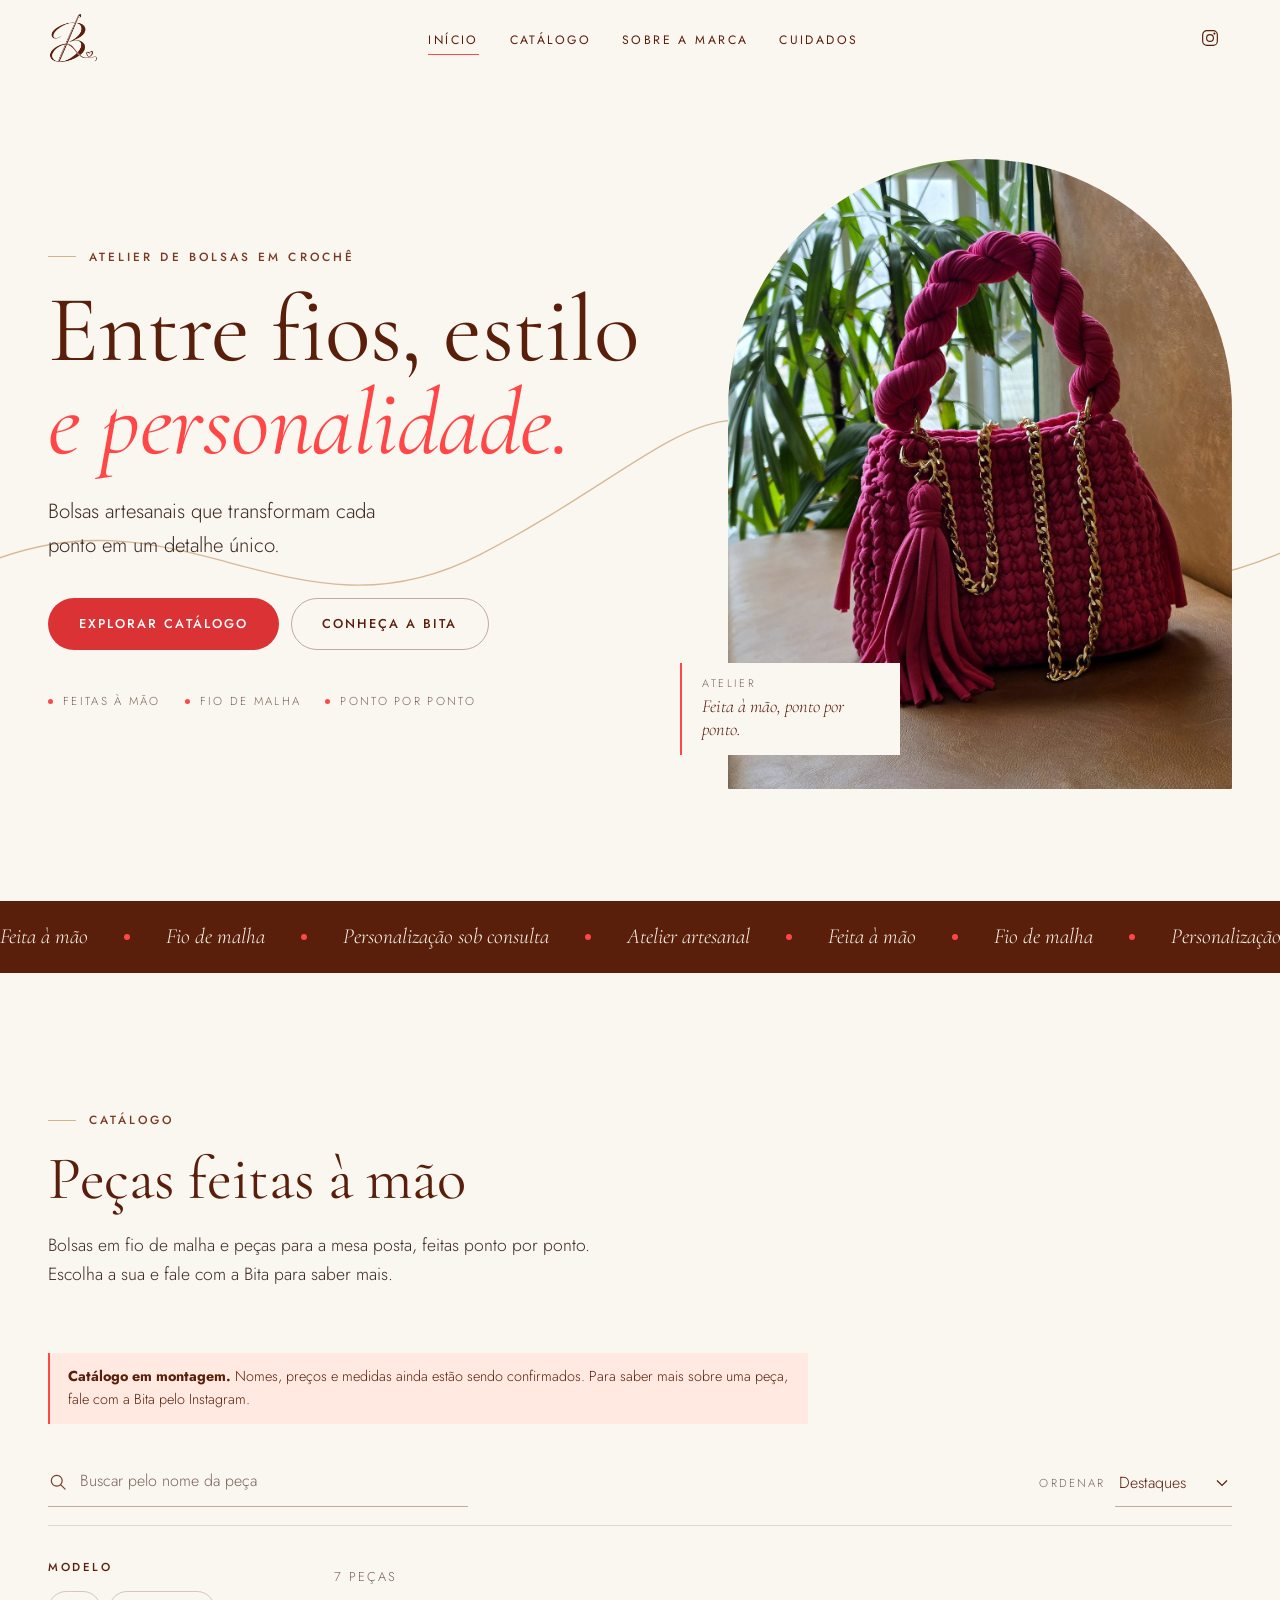
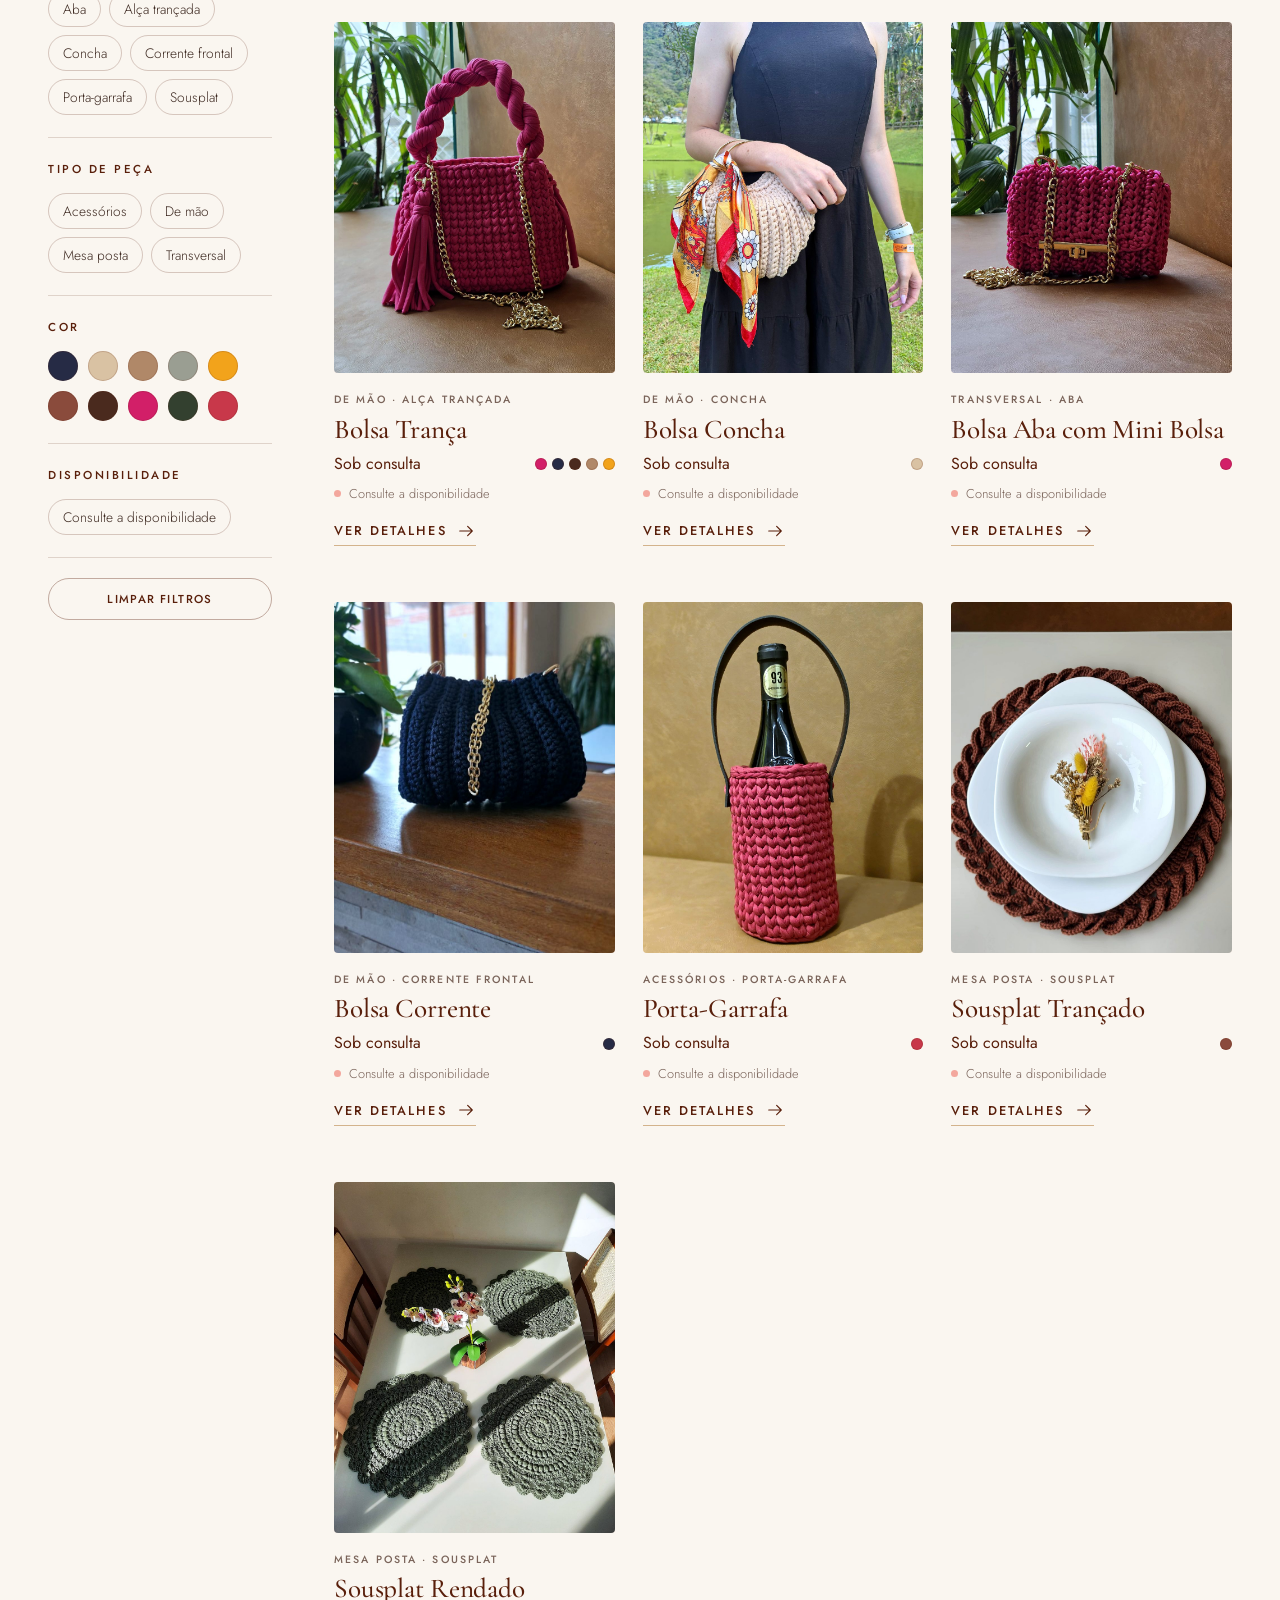
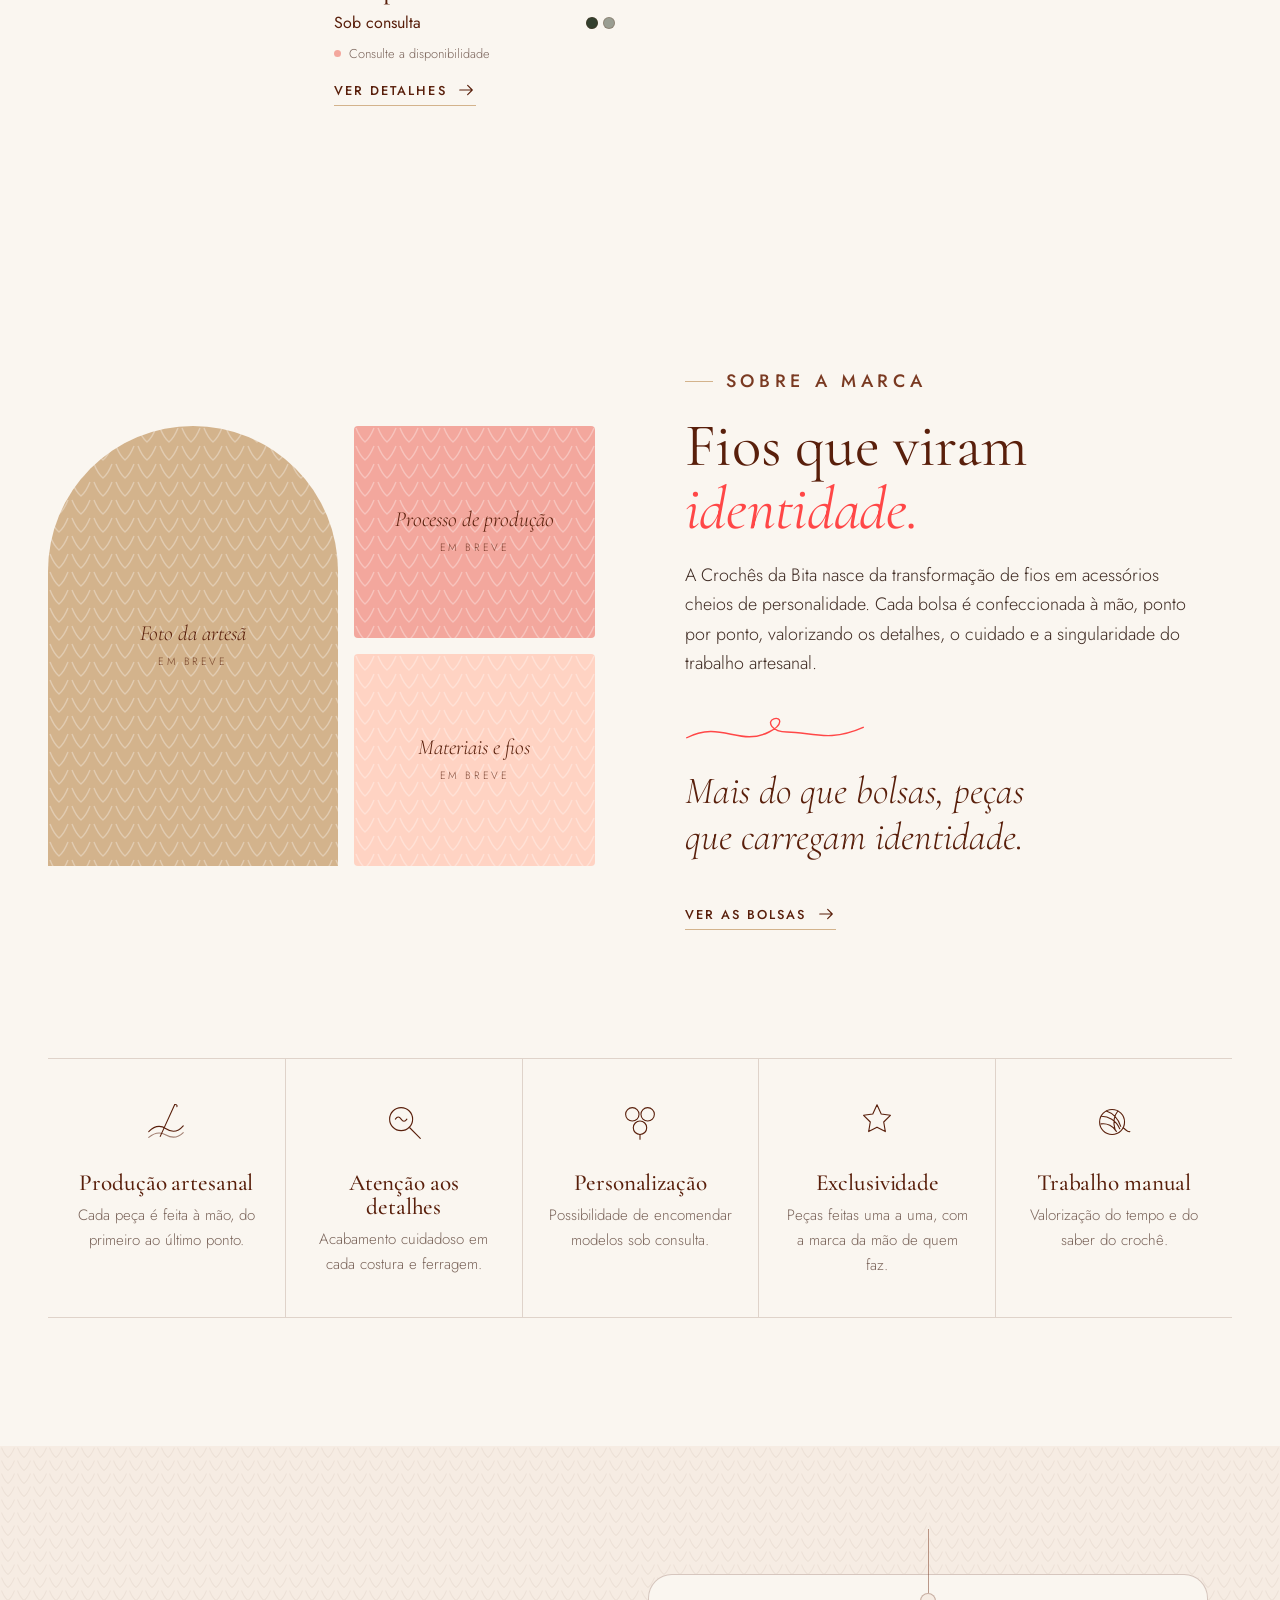
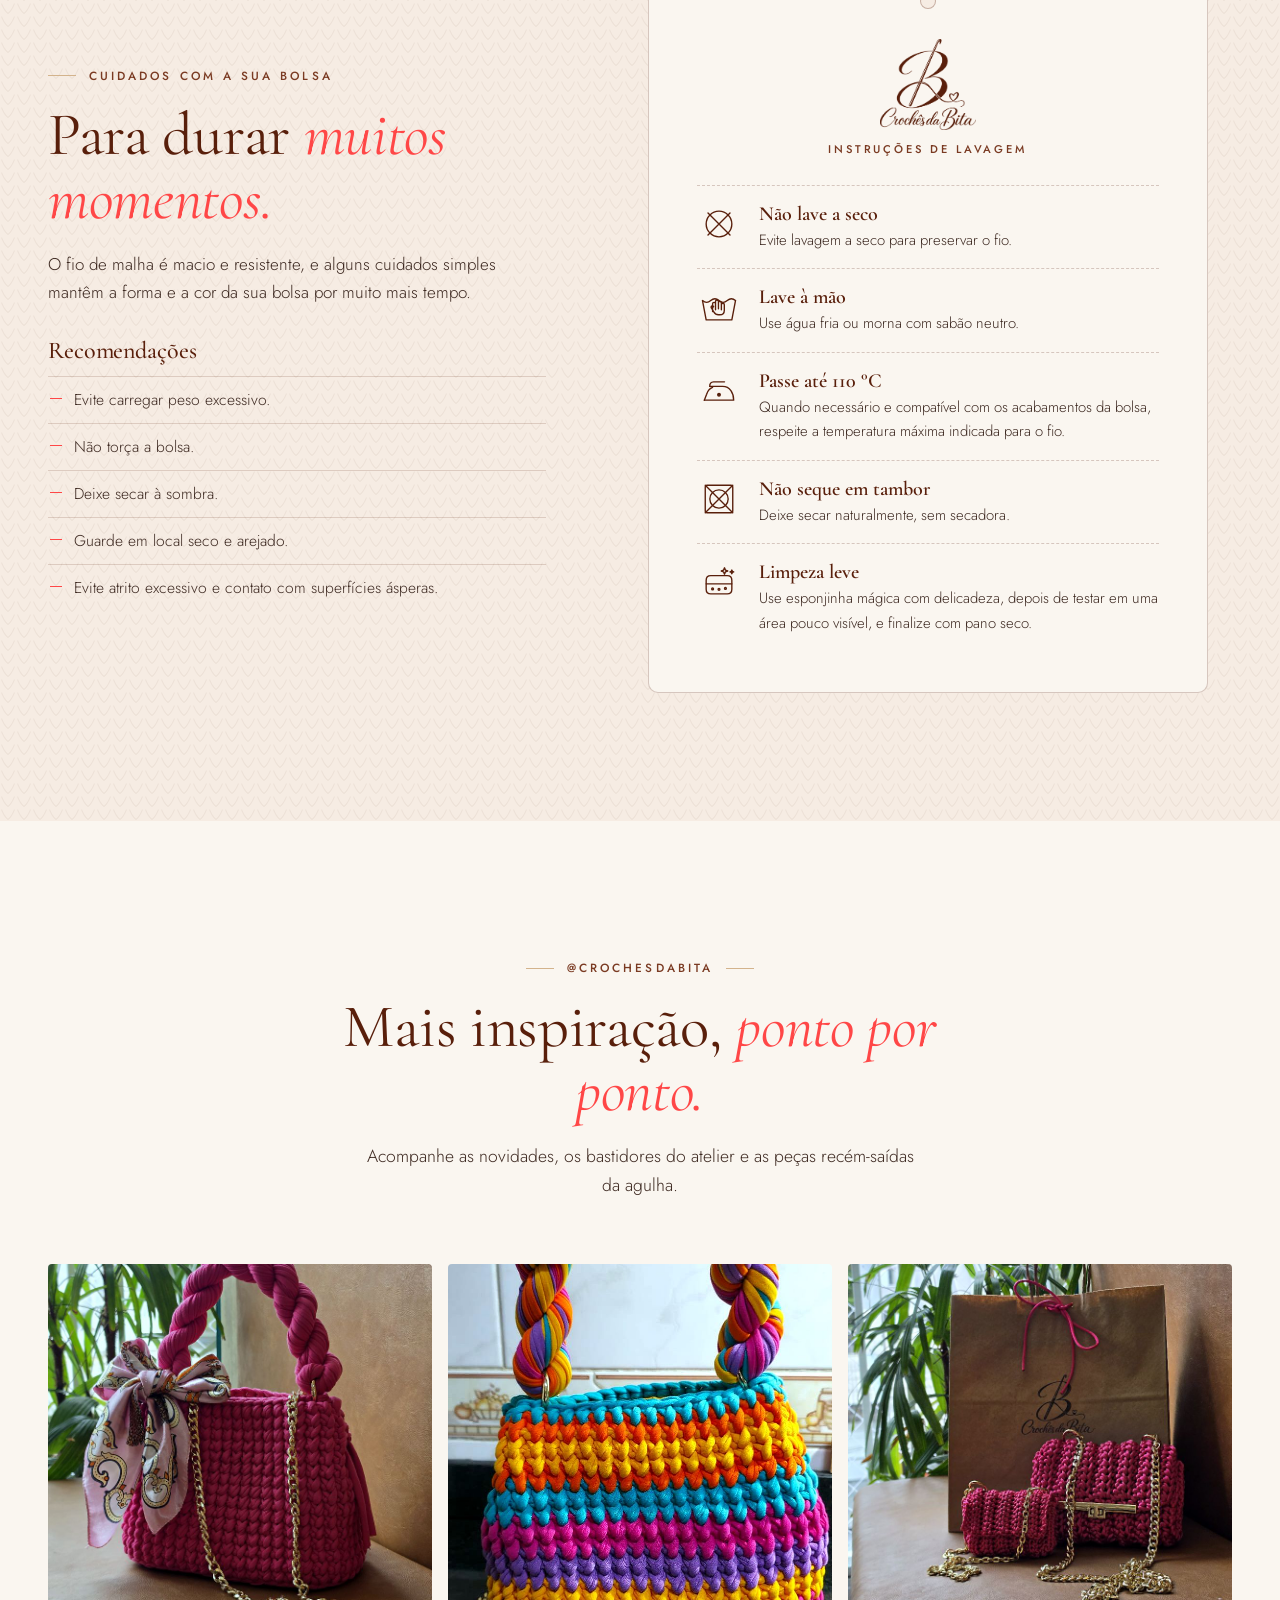
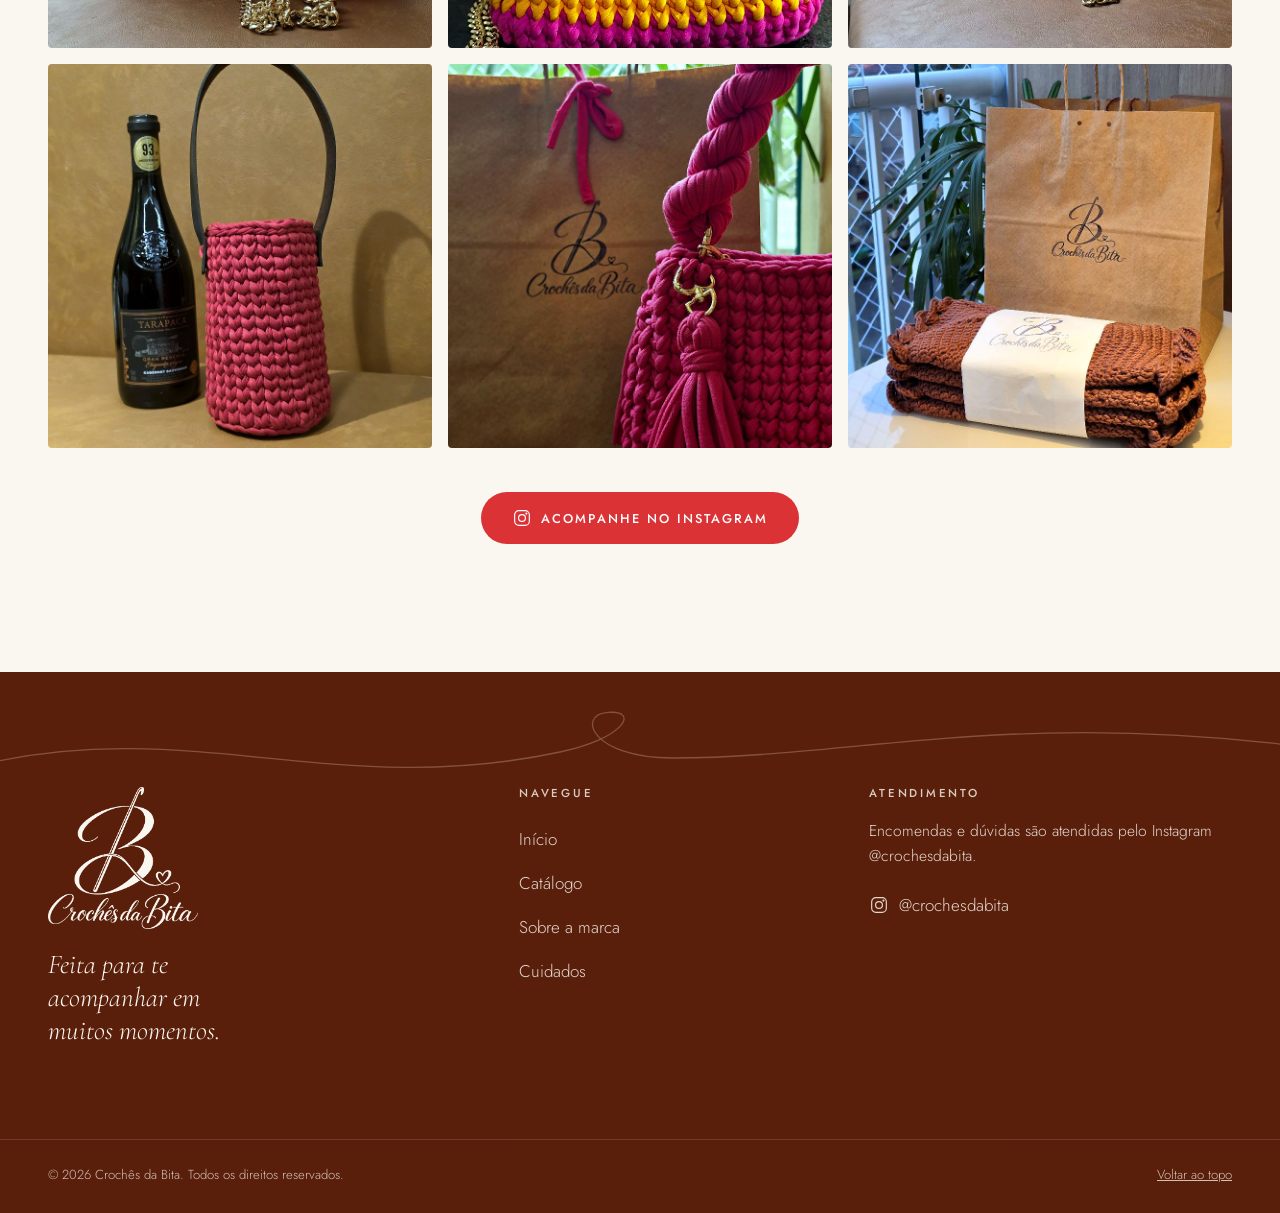
==== commit a354476d: "Monograma B completo no cabeçalho e nos ícones do navegador Co-Authored-By: Claude Opus 5.5 <noreply" ====
--- a/index.html
+++ b/index.html
@@ -82,7 +82,7 @@
 <header class="site-header" id="topo">
   <div class="container header-inner">
     <a class="brand" href="#inicio" aria-label="Crochês da Bita · início">
-      <img src="assets/brand/monograma-marrom.png" alt="Crochês da Bita" width="696" height="700">
+      <img src="assets/brand/monograma-marrom.png" alt="Crochês da Bita" width="760" height="776">
     </a>
 
     <nav class="main-nav" id="menu" aria-label="Navegação principal">
@@ -367,7 +367,7 @@
     <button type="button" class="pdp-back" data-close-pdp>
       <svg class="icon" aria-hidden="true"><use href="#i-arrow-left"/></svg> <span>Voltar ao catálogo</span>
     </button>
-    <img class="pdp-bar-logo" src="assets/brand/monograma-marrom.png" alt="" width="696" height="700">
+    <img class="pdp-bar-logo" src="assets/brand/monograma-marrom.png" alt="" width="760" height="776">
     <button type="button" class="icon-btn" data-close-pdp aria-label="Fechar detalhes da bolsa">
       <svg class="icon"><use href="#i-close"/></svg>
     </button>
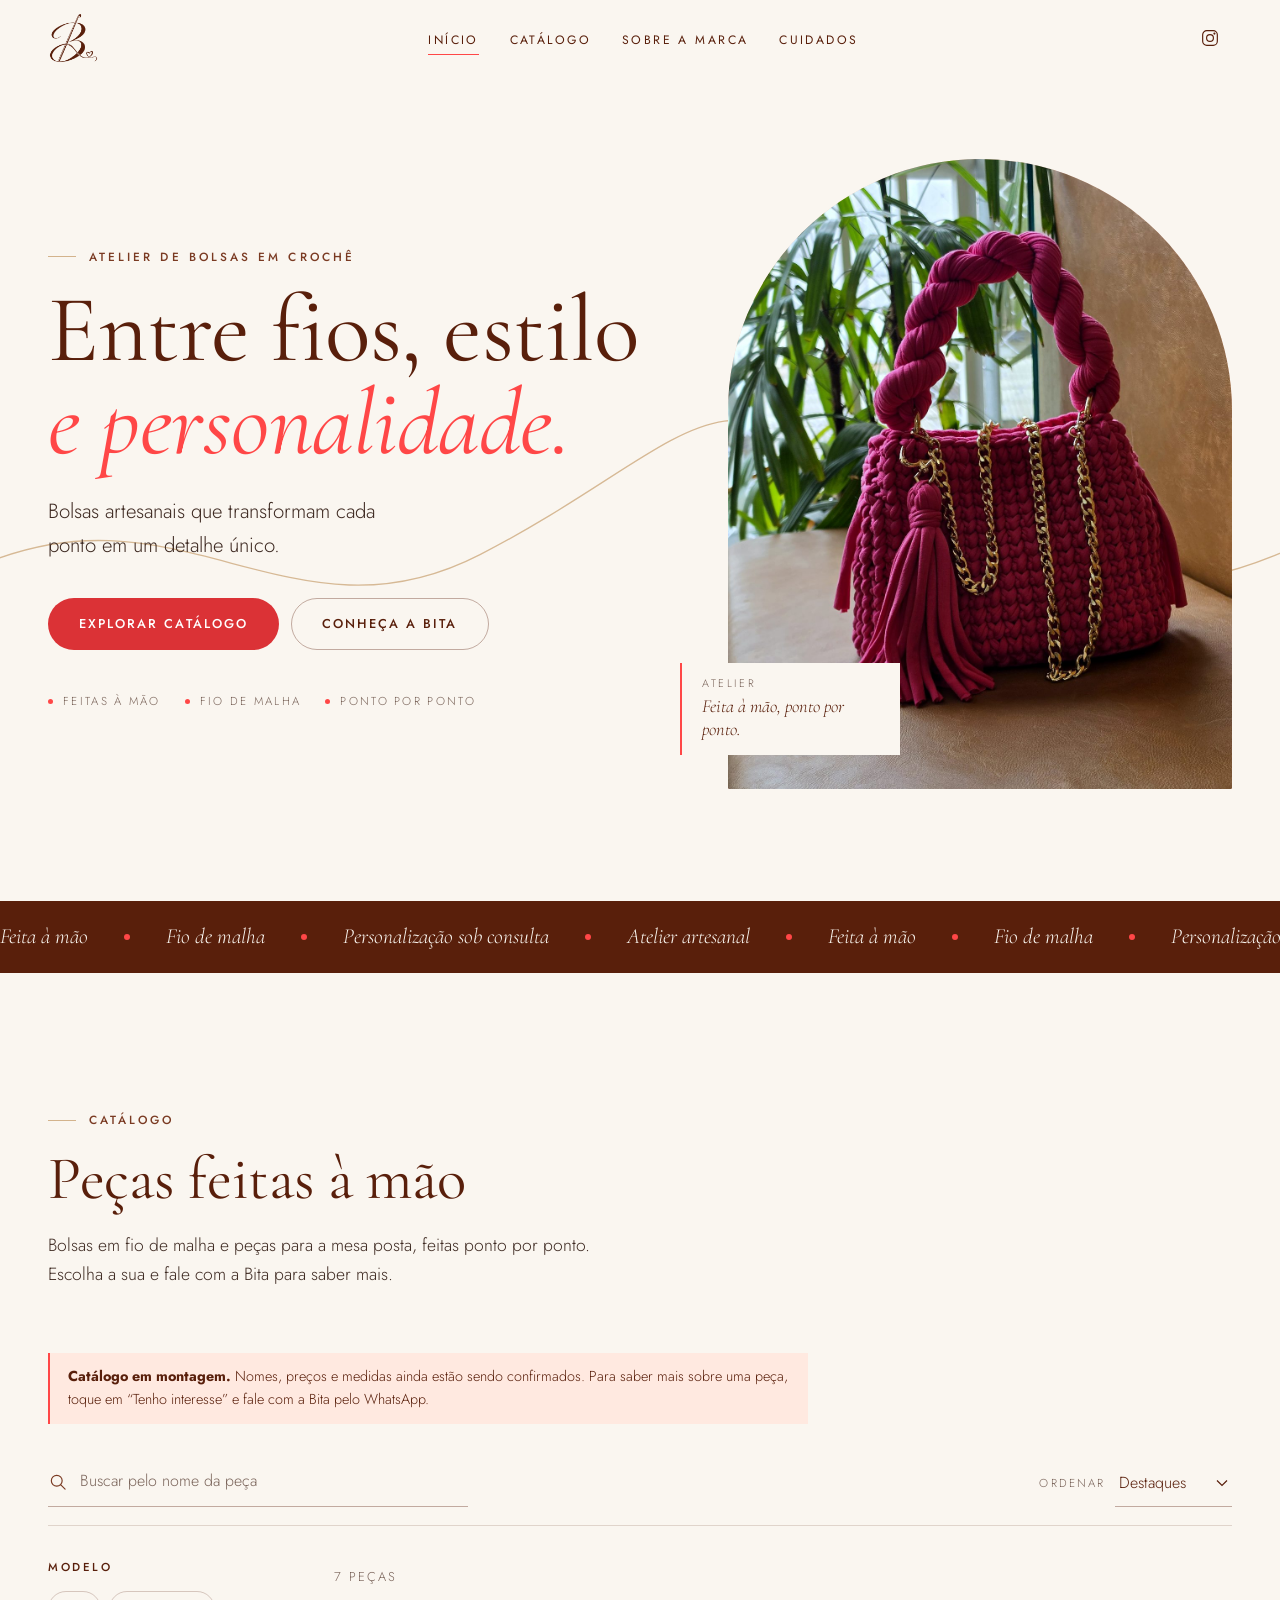
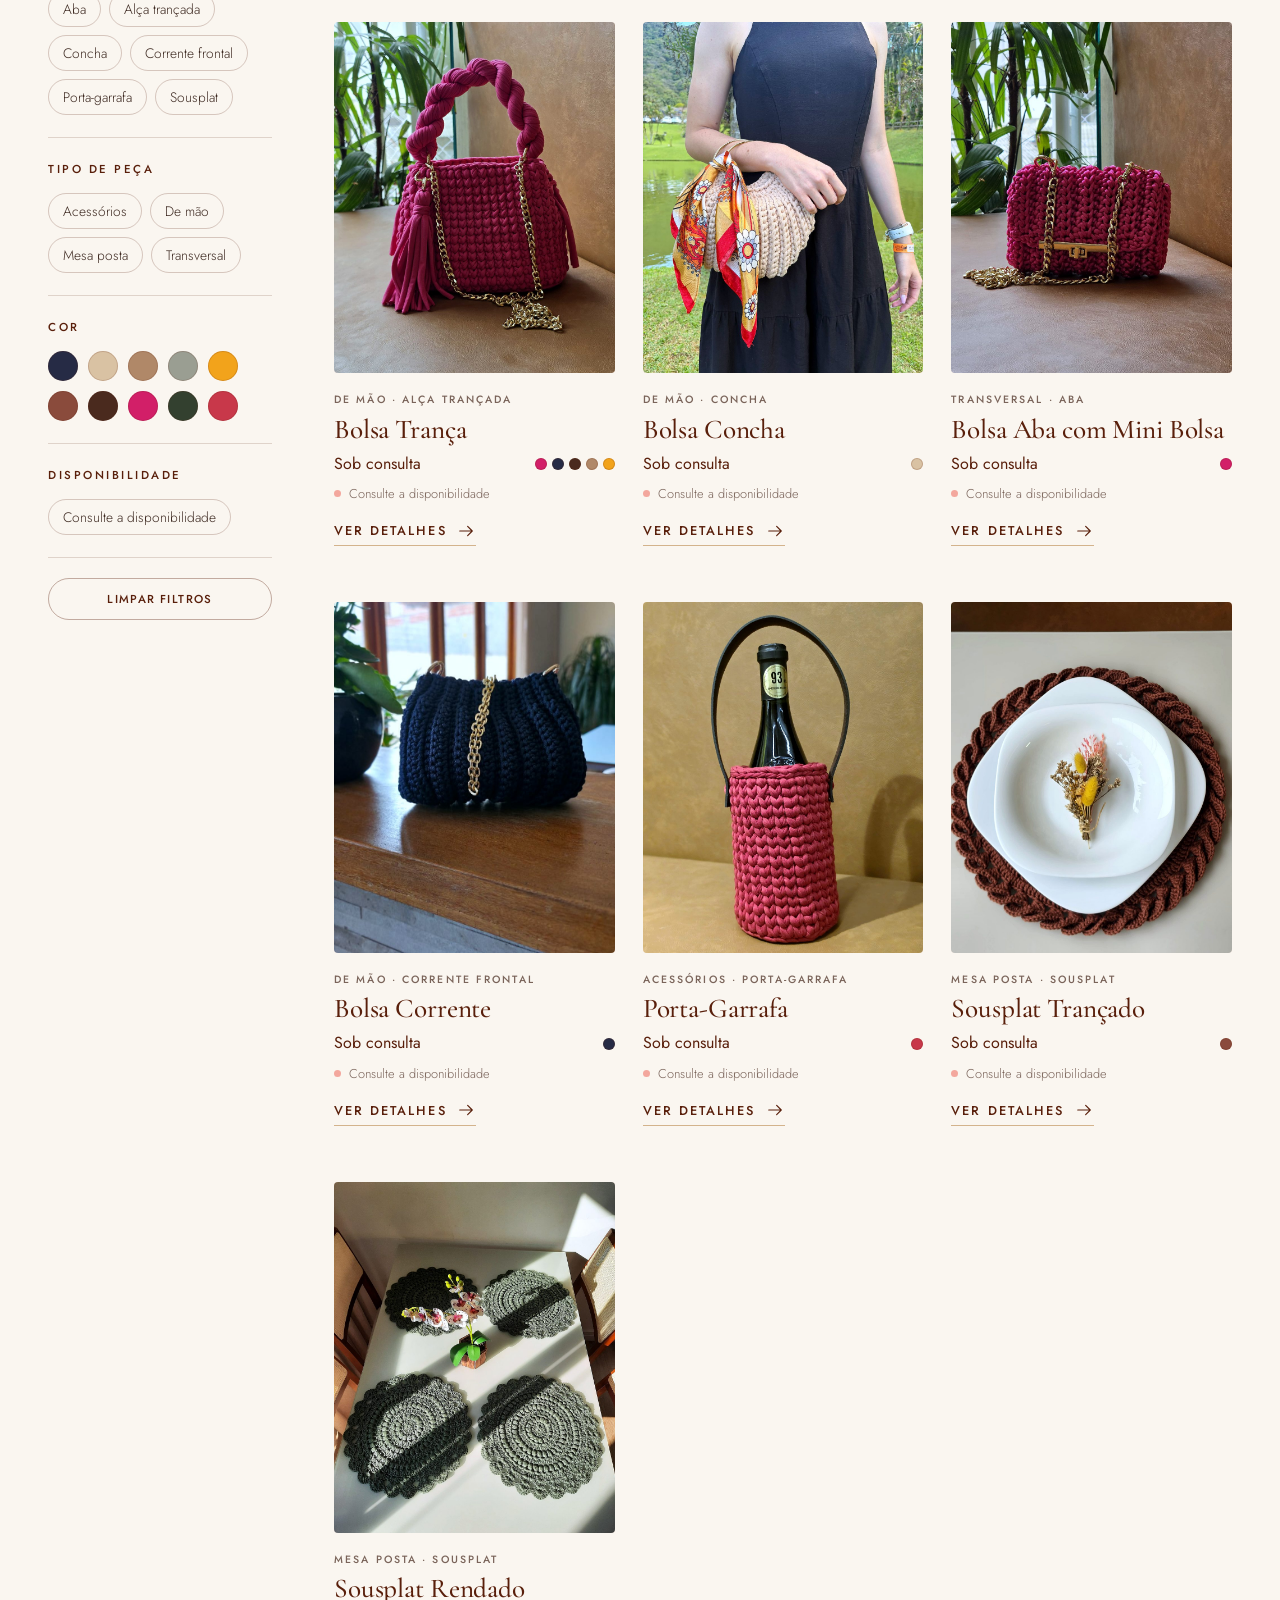
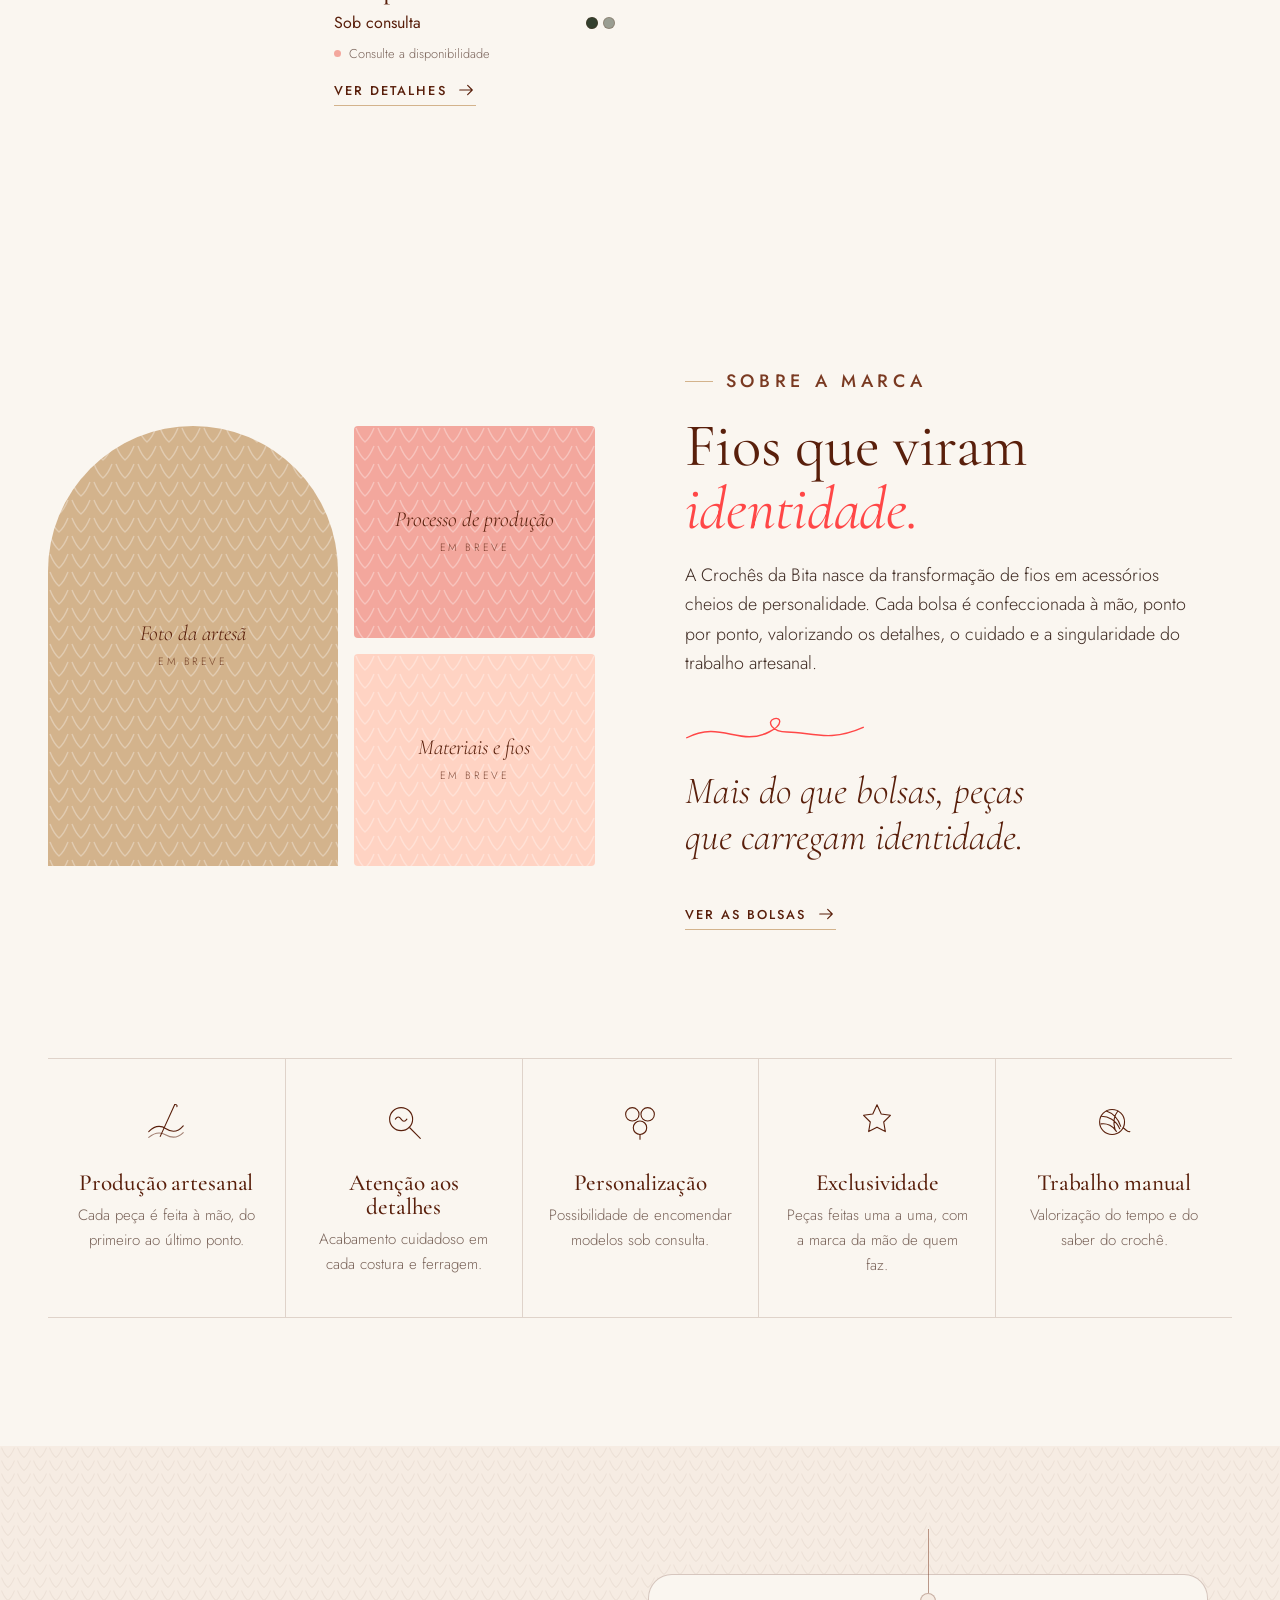
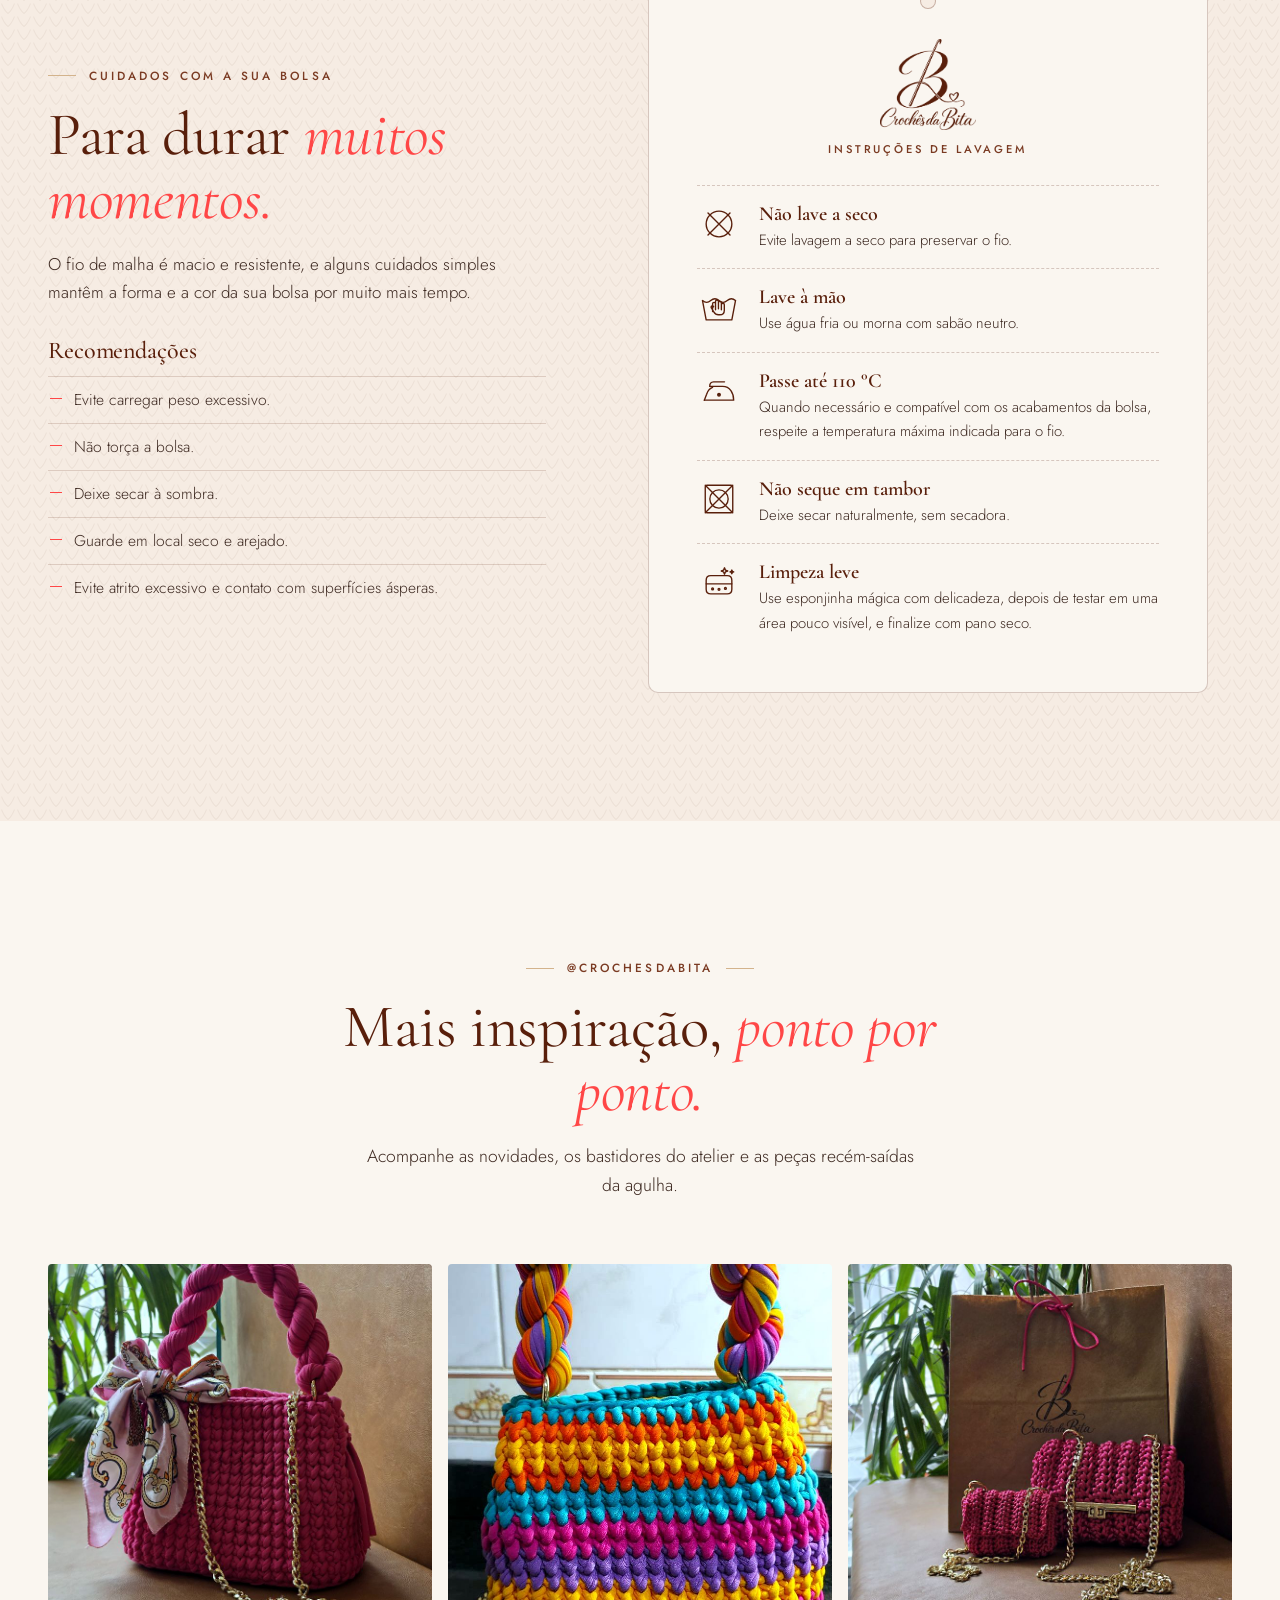
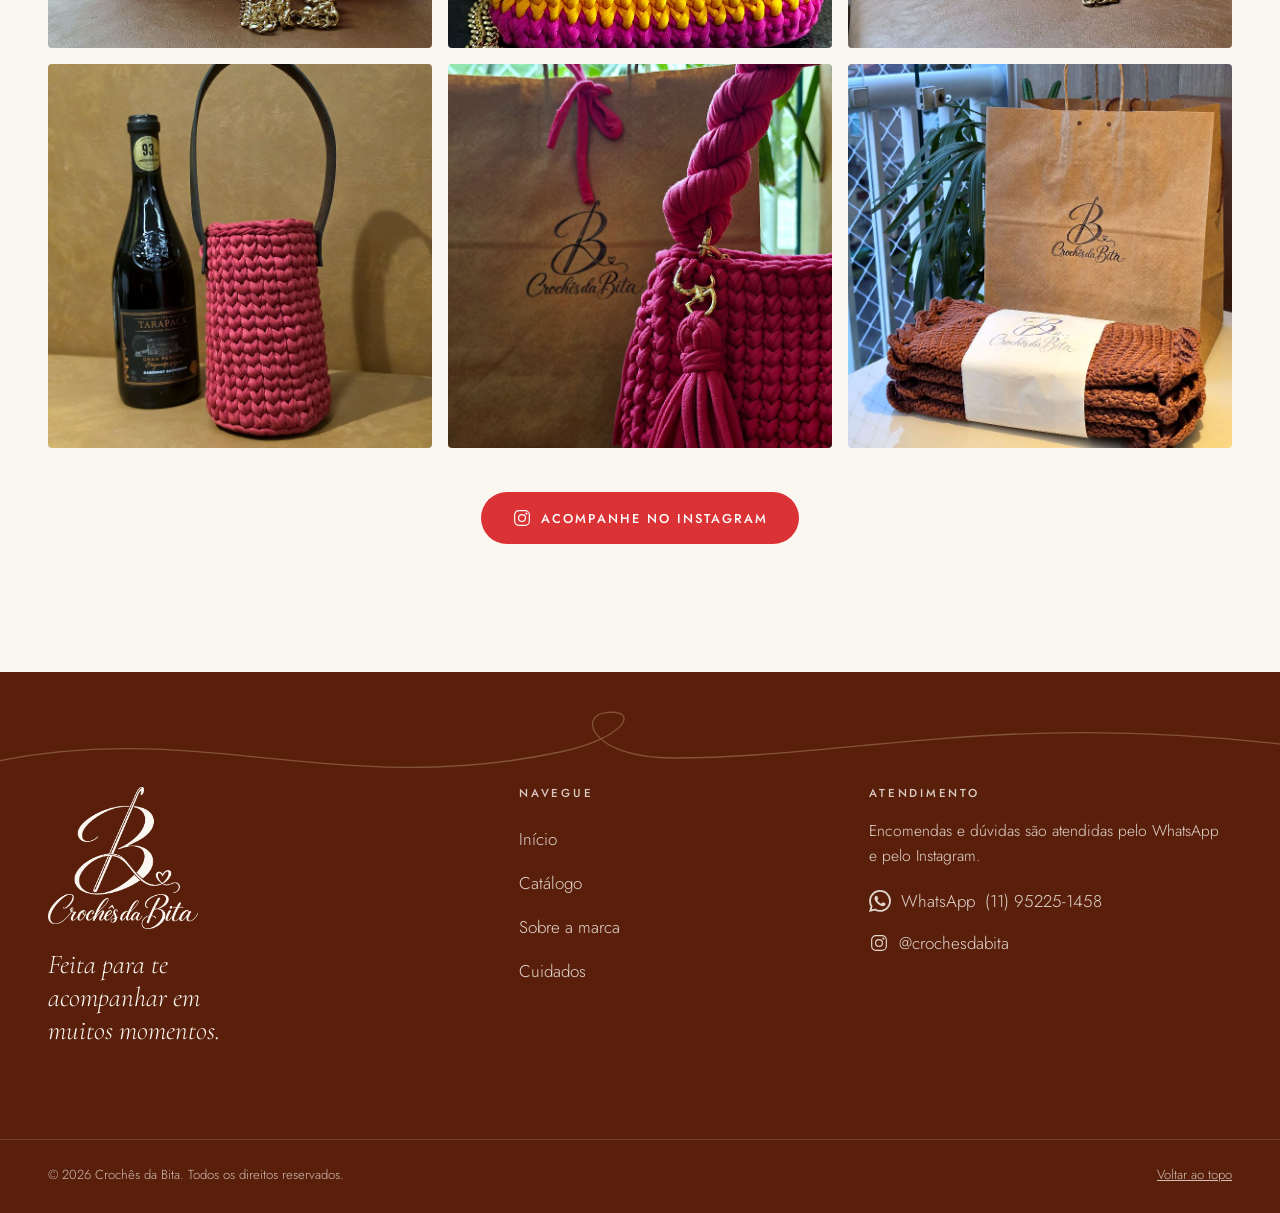
==== commit 932e10df: "Símbolo oficial do WhatsApp nos botões e WhatsApp no rodapé Co-Authored-By: Claude Opus 5.5 <noreply" ====
--- a/index.html
+++ b/index.html
@@ -53,6 +53,8 @@
     <symbol id="i-chevron-right" viewBox="0 0 24 24"><path d="M9 5l7 7-7 7"/></symbol>
     <symbol id="i-link" viewBox="0 0 24 24"><path d="M10 14a4.5 4.5 0 0 0 6.4 0l3-3a4.5 4.5 0 0 0-6.4-6.4l-1.2 1.2"/><path d="M14 10a4.5 4.5 0 0 0-6.4 0l-3 3a4.5 4.5 0 0 0 6.4 6.4l1.2-1.2"/></symbol>
     <symbol id="i-whatsapp" viewBox="0 0 24 24"><path d="M4.2 19.8l1.1-3.9A8.3 8.3 0 1 1 8.4 19z"/><path d="M9.2 8.4c.2-.5.5-.5.8-.5h.5c.2 0 .4 0 .5.4l.7 1.7c.1.2 0 .4-.1.6l-.5.6c-.1.1-.2.3 0 .5.4.7 1 1.4 1.7 1.9.4.3.8.5 1.2.7.2.1.4 0 .5-.1l.6-.7c.2-.2.3-.2.5-.1l1.6.8c.2.1.3.2.3.4 0 .5-.2 1.1-.6 1.4-.5.4-1.2.6-1.9.4a8.6 8.6 0 0 1-5.2-4.4c-.5-1-.6-1.9-.1-2.7z" stroke-width="1"/></symbol>
+    <!-- Símbolo oficial do WhatsApp (versão de uma cor) -->
+    <symbol id="i-whatsapp-oficial" viewBox="0 0 24 24"><path d="M17.472 14.382c-.297-.149-1.758-.867-2.03-.967-.273-.099-.471-.148-.67.15-.197.297-.767.966-.94 1.164-.173.199-.347.223-.644.075-.297-.15-1.255-.463-2.39-1.475-.883-.788-1.48-1.761-1.653-2.059-.173-.297-.018-.458.13-.606.134-.133.298-.347.446-.52.149-.174.198-.298.298-.497.099-.198.05-.371-.025-.52-.075-.149-.669-1.612-.916-2.207-.242-.579-.487-.5-.669-.51-.173-.008-.371-.01-.57-.01-.198 0-.52.074-.792.372-.272.297-1.04 1.016-1.04 2.479 0 1.462 1.065 2.875 1.213 3.074.149.198 2.096 3.2 5.077 4.487.709.306 1.262.489 1.694.625.712.227 1.36.195 1.871.118.571-.085 1.758-.719 2.006-1.413.248-.694.248-1.289.173-1.413-.074-.124-.272-.198-.57-.347m-5.421 7.403h-.004a9.87 9.87 0 0 1-5.031-1.378l-.361-.214-3.741.982.998-3.648-.235-.374a9.86 9.86 0 0 1-1.51-5.26c.001-5.45 4.436-9.884 9.888-9.884 2.64 0 5.122 1.03 6.988 2.898a9.825 9.825 0 0 1 2.893 6.994c-.003 5.45-4.437 9.884-9.885 9.884m8.413-18.297A11.815 11.815 0 0 0 12.05 0C5.495 0 .16 5.335.157 11.892c0 2.096.547 4.142 1.588 5.945L.057 24l6.305-1.654a11.882 11.882 0 0 0 5.683 1.448h.005c6.554 0 11.89-5.335 11.893-11.893a11.821 11.821 0 0 0-3.48-8.413Z"/></symbol>
     <symbol id="i-share" viewBox="0 0 24 24"><path d="M12 3.5v11M7.5 8L12 3.5 16.5 8"/><path d="M5 12.5v6.5a1.5 1.5 0 0 0 1.5 1.5h11A1.5 1.5 0 0 0 19 19v-6.5"/></symbol>
     <symbol id="i-copy" viewBox="0 0 24 24"><rect x="8.5" y="8.5" width="11" height="11" rx="1.6"/><path d="M15.5 8.5V6a1.5 1.5 0 0 0-1.5-1.5H6A1.5 1.5 0 0 0 4.5 6v8A1.5 1.5 0 0 0 6 15.5h2.5"/></symbol>
     <symbol id="i-zoom" viewBox="0 0 24 24"><circle cx="10.5" cy="10.5" r="6.5"/><path d="M15.4 15.4l5.1 5.1M10.5 7.8v5.4M7.8 10.5h5.4"/></symbol>
@@ -346,8 +348,11 @@
     </nav>
     <div class="footer-info" id="footer-info">
       <h3>Atendimento</h3>
-      <p id="footer-encomendas">Encomendas e dúvidas são atendidas pelo Instagram @crochesdabita.</p>
+      <p id="footer-encomendas">Encomendas e dúvidas são atendidas pelo WhatsApp e pelo Instagram.</p>
       <!-- Entrega e pagamento aparecem aqui quando preenchidos em products.json → loja -->
+      <a class="footer-ig" id="footer-wa" href="#" target="_blank" rel="noopener" hidden>
+        <svg class="icon-wa" aria-hidden="true"><use href="#i-whatsapp-oficial"/></svg> WhatsApp <span id="footer-wa-num"></span>
+      </a>
       <a class="footer-ig" href="https://www.instagram.com/crochesdabita/" target="_blank" rel="noopener">
         <svg class="icon" aria-hidden="true"><use href="#i-instagram"/></svg> @crochesdabita
       </a>
@@ -399,10 +404,9 @@
         <div class="pdp-availability" id="pdp-availability"></div>
 
         <div class="pdp-cta">
-          <button type="button" class="btn btn-primary btn-block" id="pdp-interest">Tenho interesse nesta bolsa</button>
-          <!-- Conversa direta com a Bita no WhatsApp, com o nome do produto na mensagem -->
-          <a class="btn btn-dark btn-block" id="pdp-wa-contact" href="#" target="_blank" rel="noopener">
-            <svg class="icon" aria-hidden="true"><use href="#i-whatsapp"/></svg> Falar no WhatsApp
+          <!-- Abre a conversa com a Bita no WhatsApp, com o nome do produto na mensagem -->
+          <a class="btn btn-primary btn-block" id="pdp-interest" href="#" target="_blank" rel="noopener">
+            <svg class="icon-wa" aria-hidden="true"><use href="#i-whatsapp-oficial"/></svg> <span id="pdp-interest-label">Tenho interesse nesta bolsa</span>
           </a>
           <div class="pdp-share">
             <a class="btn btn-ghost btn-sm" id="pdp-whatsapp" href="#" target="_blank" rel="noopener">
@@ -436,10 +440,9 @@
       <span class="mb-name" id="pdp-mb-name"></span>
       <span class="mb-price" id="pdp-mb-price"></span>
     </div>
-    <a class="btn btn-dark btn-round" id="pdp-mb-wa" href="#" target="_blank" rel="noopener" aria-label="Falar no WhatsApp">
-      <svg class="icon" aria-hidden="true"><use href="#i-whatsapp"/></svg>
+    <a class="btn btn-primary" id="pdp-mb-interest" href="#" target="_blank" rel="noopener">
+      <svg class="icon-wa" aria-hidden="true"><use href="#i-whatsapp-oficial"/></svg> <span id="pdp-mb-interest-label">Tenho interesse</span>
     </a>
-    <button type="button" class="btn btn-primary" id="pdp-mb-interest">Tenho interesse</button>
   </div>
 </dialog>
 
@@ -452,27 +455,6 @@
   <p class="lb-hint">Clique na imagem para aproximar · <span id="lb-count"></span></p>
 </dialog>
 
-<!-- Contato pelo Instagram -->
-<dialog class="contact" id="contact" aria-labelledby="contact-title">
-  <form method="dialog" class="contact-inner">
-    <button type="submit" class="icon-btn contact-close" aria-label="Fechar"><svg class="icon"><use href="#i-close"/></svg></button>
-    <p class="eyebrow">Fale com a Bita</p>
-    <h2 id="contact-title">Sua mensagem está pronta</h2>
-    <p class="contact-help">Copie a mensagem abaixo, abra o Instagram e cole na conversa com <strong>@crochesdabita</strong>. Se quiser, edite o texto antes.</p>
-    <label class="visually-hidden" for="contact-message">Mensagem</label>
-    <textarea id="contact-message" rows="5"></textarea>
-    <div class="contact-actions">
-      <a class="btn btn-primary" id="contact-open" href="https://ig.me/m/crochesdabita" target="_blank" rel="noopener">
-        <svg class="icon" aria-hidden="true"><use href="#i-instagram"/></svg> Copiar e abrir Instagram
-      </a>
-      <button type="button" class="btn btn-ghost" id="contact-copy">
-        <svg class="icon" aria-hidden="true"><use href="#i-copy"/></svg> Só copiar
-      </button>
-    </div>
-    <p class="contact-alt">Não abriu a conversa? <a href="https://www.instagram.com/crochesdabita/" target="_blank" rel="noopener">Acesse o perfil @crochesdabita</a> e toque em “Mensagem”.</p>
-  </form>
-</dialog>
-
 <div class="toast" id="toast" role="status" aria-live="polite"></div>
 
 <script src="script.js" defer></script>
--- a/styles.css
+++ b/styles.css
@@ -76,6 +76,8 @@
 :focus-visible { outline: 2px solid var(--coral-cta); outline-offset: 3px; }
 
 .icon { width: 20px; height: 20px; fill: none; stroke: currentColor; stroke-width: 1.4; stroke-linecap: round; stroke-linejoin: round; flex: none; }
+/* Símbolo oficial do WhatsApp: preenchido, na cor do texto do botão */
+.icon-wa { width: 22px; height: 22px; fill: currentColor; stroke: none; flex: none; }
 .icon-lg { width: 46px; height: 46px; fill: none; stroke: currentColor; stroke-width: 1.15; stroke-linecap: round; stroke-linejoin: round; }
 
 .eyebrow {
@@ -108,7 +110,6 @@
 .btn-ghost:hover { border-color: var(--chocolate); background: var(--chocolate); color: var(--offwhite); }
 .btn-dark { background: var(--chocolate); color: var(--offwhite); }
 .btn-dark:hover { background: var(--chocolate-soft); }
-.btn-round { width: 50px; padding: 0; flex: none; }
 .btn-sm { min-height: 42px; padding: 0 18px; font-size: .72rem; letter-spacing: .12em; }
 .btn-block { width: 100%; }
 .btn:active { transform: translateY(1px); }
@@ -518,7 +519,7 @@
 .footer-nav a:hover, .footer-info a:hover { opacity: 1; text-decoration: underline; text-underline-offset: 4px; }
 .footer-info p { opacity: .85; font-size: .98rem; }
 .footer-info strong { font-weight: 500; }
-.footer-ig { display: inline-flex; align-items: center; gap: 10px; margin-top: 6px; }
+.footer-ig { display: flex; align-items: center; gap: 10px; margin-top: 10px; width: fit-content; min-height: 32px; }
 .footer-bottom { position: relative; display: flex; flex-wrap: wrap; justify-content: space-between; gap: 12px; margin-top: 64px; padding-top: 24px; border-top: 1px solid rgba(250, 246, 240, .18); font-size: .82rem; opacity: .75; }
 .footer-bottom p { margin: 0; }
 .footer-bottom a { color: var(--offwhite); }
@@ -617,8 +618,6 @@
   .mb-name { font-family: var(--font-display); font-size: 1.15rem; color: var(--chocolate); white-space: nowrap; overflow: hidden; text-overflow: ellipsis; }
   .mb-price { font-size: .9rem; color: var(--ink); }
   .pdp-mobilebar .btn { flex: none; min-height: 50px; padding: 0 20px; }
-  .pdp-mobilebar .btn-round { padding: 0; margin-left: auto; }
-  .pdp-mobilebar { gap: 10px; }
   .pdp-specs dl div { grid-template-columns: 1fr 1.3fr; }
 }
 .pdp-related h2 { font-size: clamp(1.9rem, 3.4vw, 2.6rem); font-weight: 400; margin-bottom: 28px; padding-top: 48px; border-top: 1px solid var(--line); }
@@ -640,21 +639,6 @@
 .lb-hint { grid-column: 1 / -1; grid-row: 3; margin: 0; font-size: .72rem; letter-spacing: .16em; text-transform: uppercase; opacity: .7; }
 @media (max-width: 600px) { .lightbox[open] { grid-template-columns: 44px 1fr 44px; } }
 
-/* Contato */
-.contact { width: min(calc(100% - 32px), 540px); padding: 0; border: 0; border-radius: 6px; background: var(--offwhite); }
-.contact[open] { animation: pdp-in .4s var(--ease); }
-.contact::backdrop { background: rgba(62, 22, 8, .5); -webkit-backdrop-filter: blur(3px); backdrop-filter: blur(3px); }
-.contact-inner { position: relative; padding: clamp(28px, 5vw, 44px); }
-.contact-close { position: absolute; top: 10px; right: 10px; }
-.contact h2 { font-size: 2rem; margin-bottom: .8rem; }
-.contact-help { font-size: .95rem; }
-.contact textarea { width: 100%; resize: vertical; border: 1px solid rgba(89, 31, 11, .25); border-radius: 3px; background: var(--white); padding: 14px; font-size: 1rem; line-height: 1.5; margin: 6px 0 18px; }
-.contact textarea:focus { outline: none; border-color: var(--chocolate); }
-.contact-actions { display: flex; flex-wrap: wrap; gap: 10px; }
-.contact-actions .btn { flex: 1 1 100%; letter-spacing: .1em; }
-@media (min-width: 560px) { .contact-actions .btn { flex: 1 1 auto; } }
-.contact-alt { font-size: .85rem; color: var(--ink-muted); margin: 18px 0 0; }
-
 /* Aviso rápido */
 .toast {
   position: fixed; z-index: 1000; left: 50%; bottom: calc(84px + env(safe-area-inset-bottom)); transform: translate(-50%, 20px);
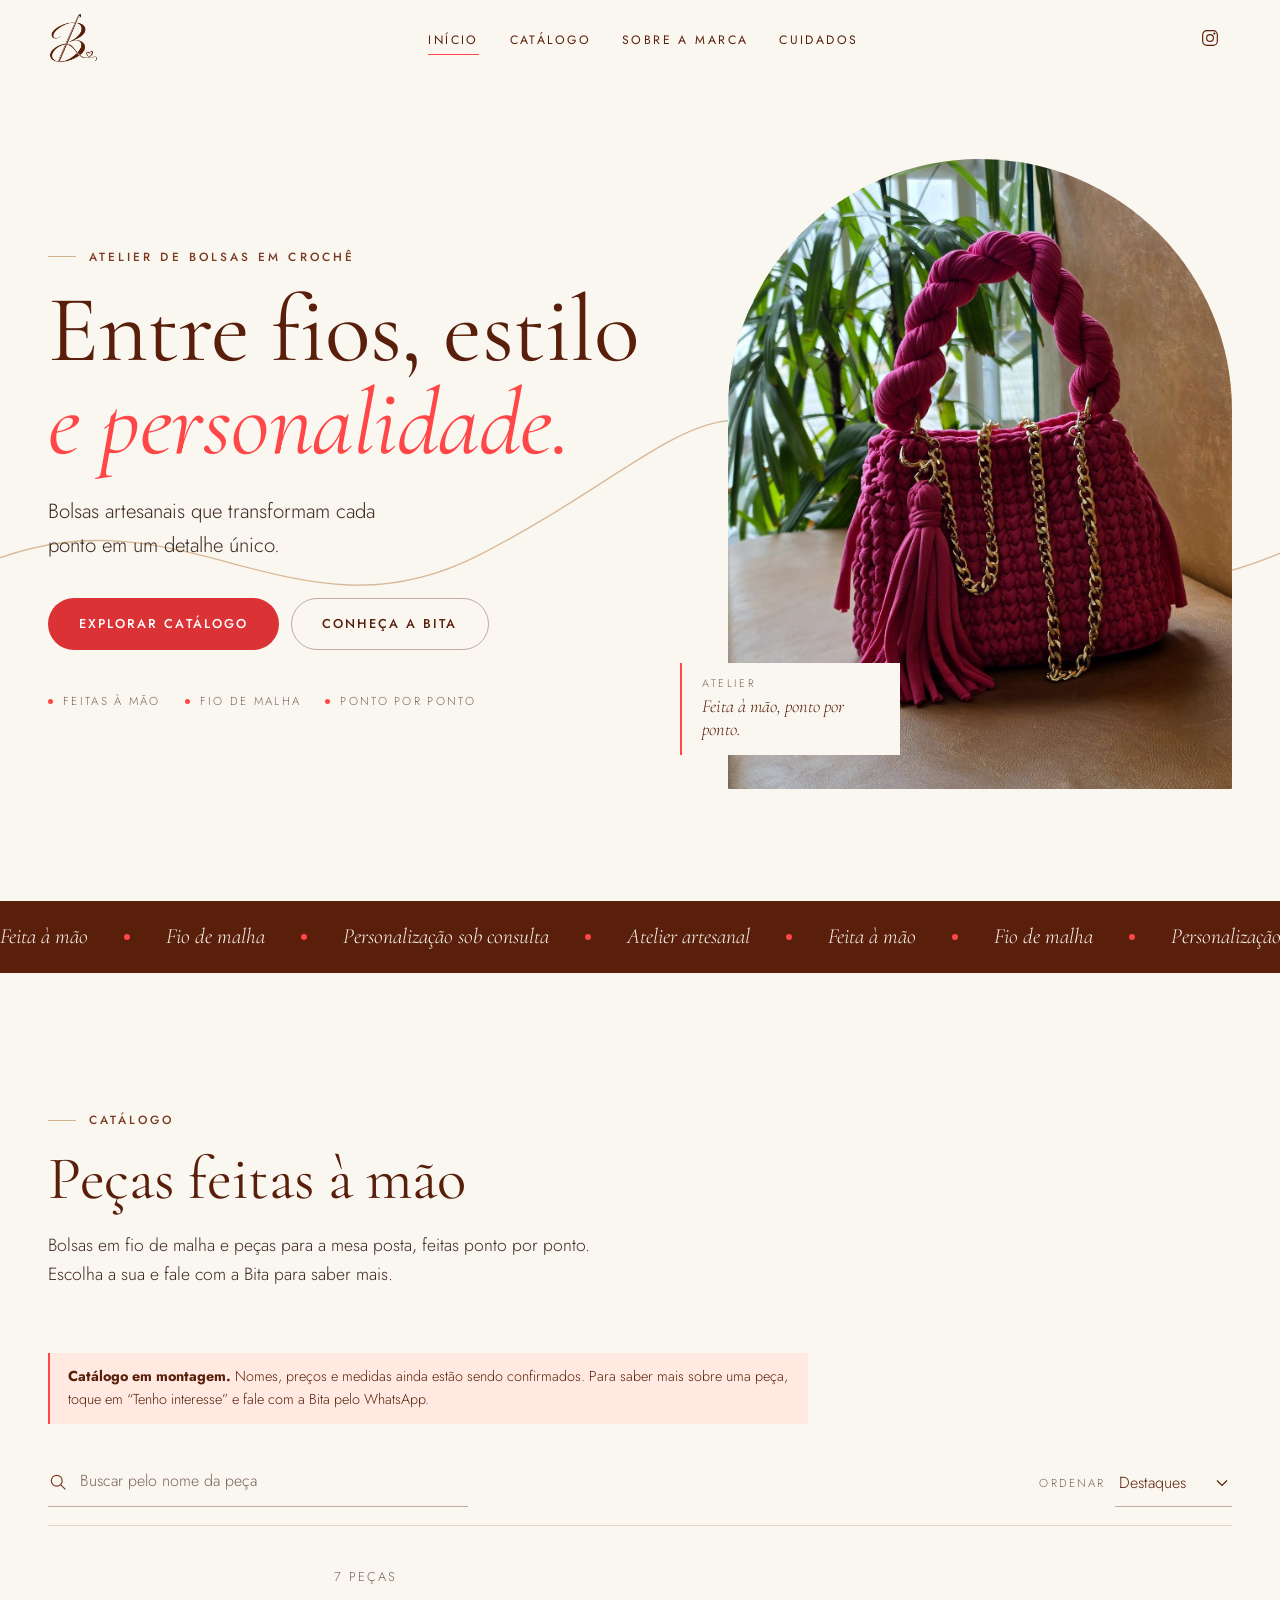
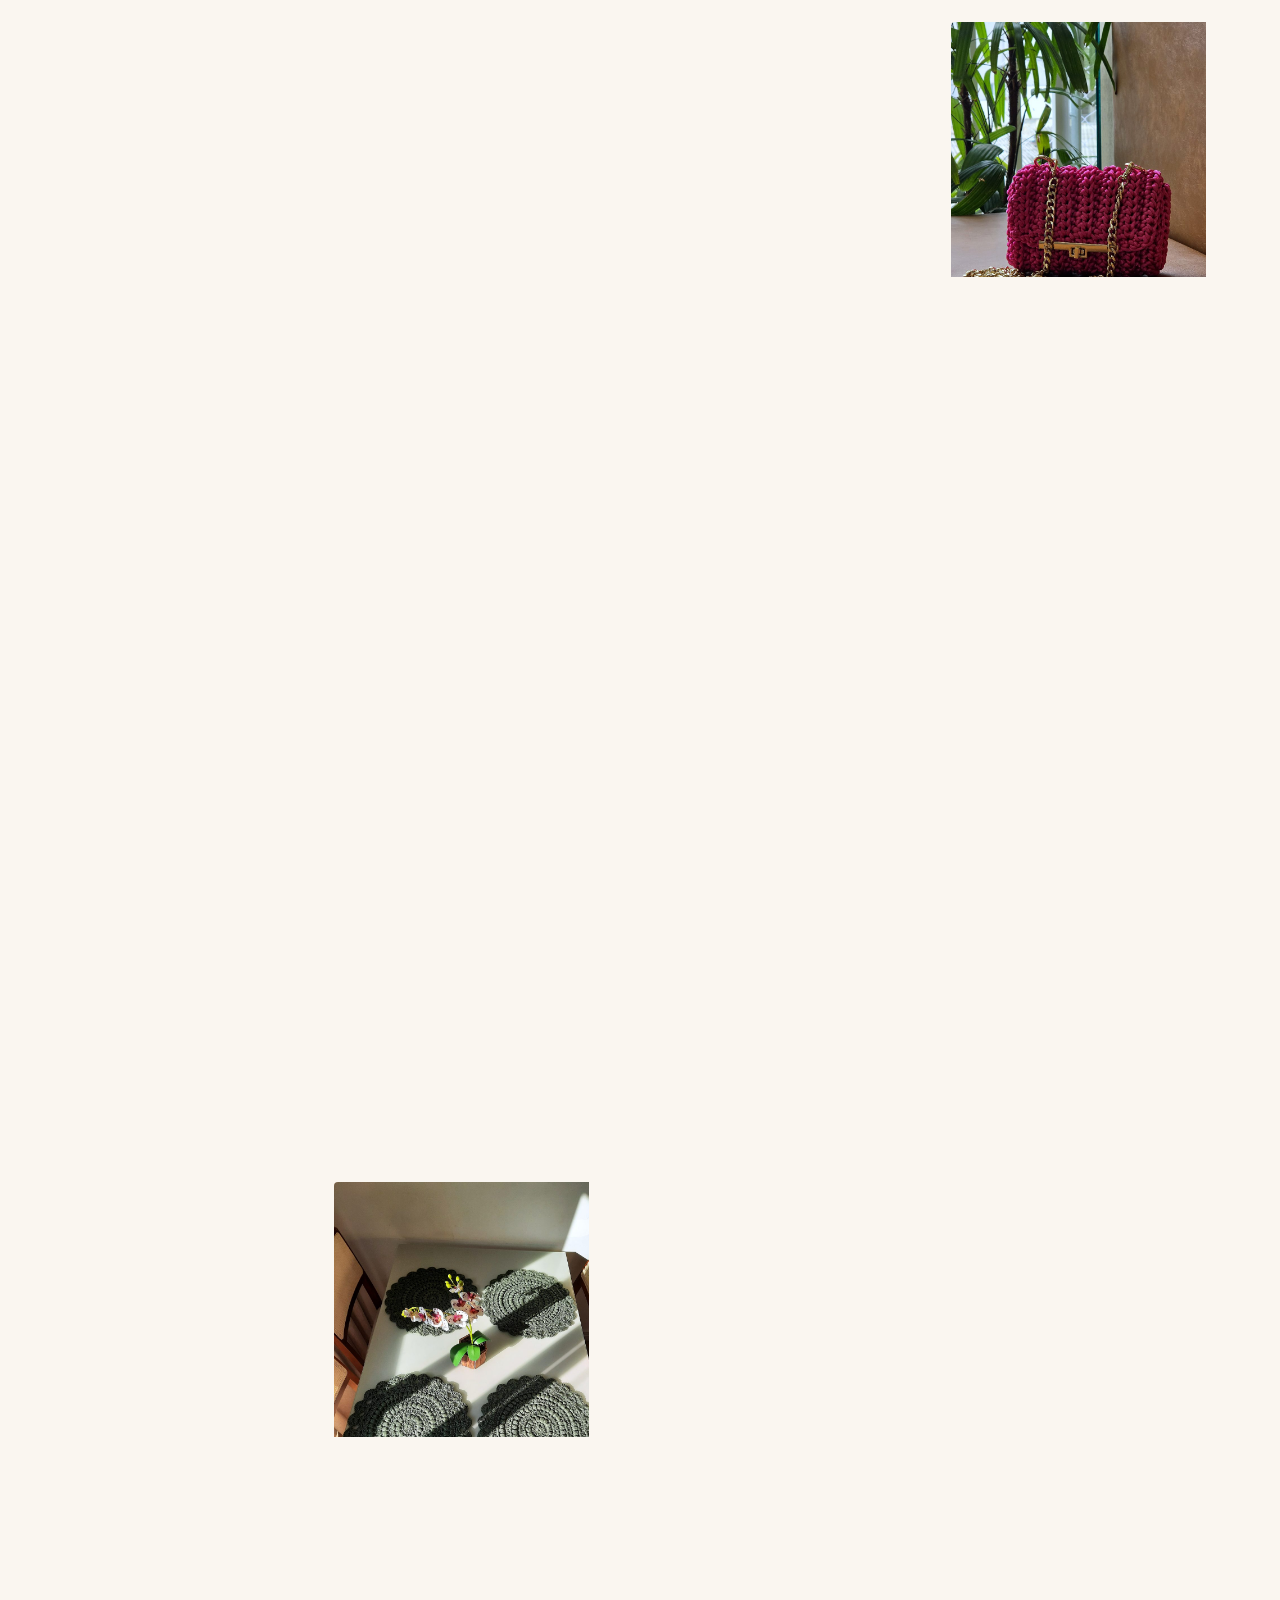
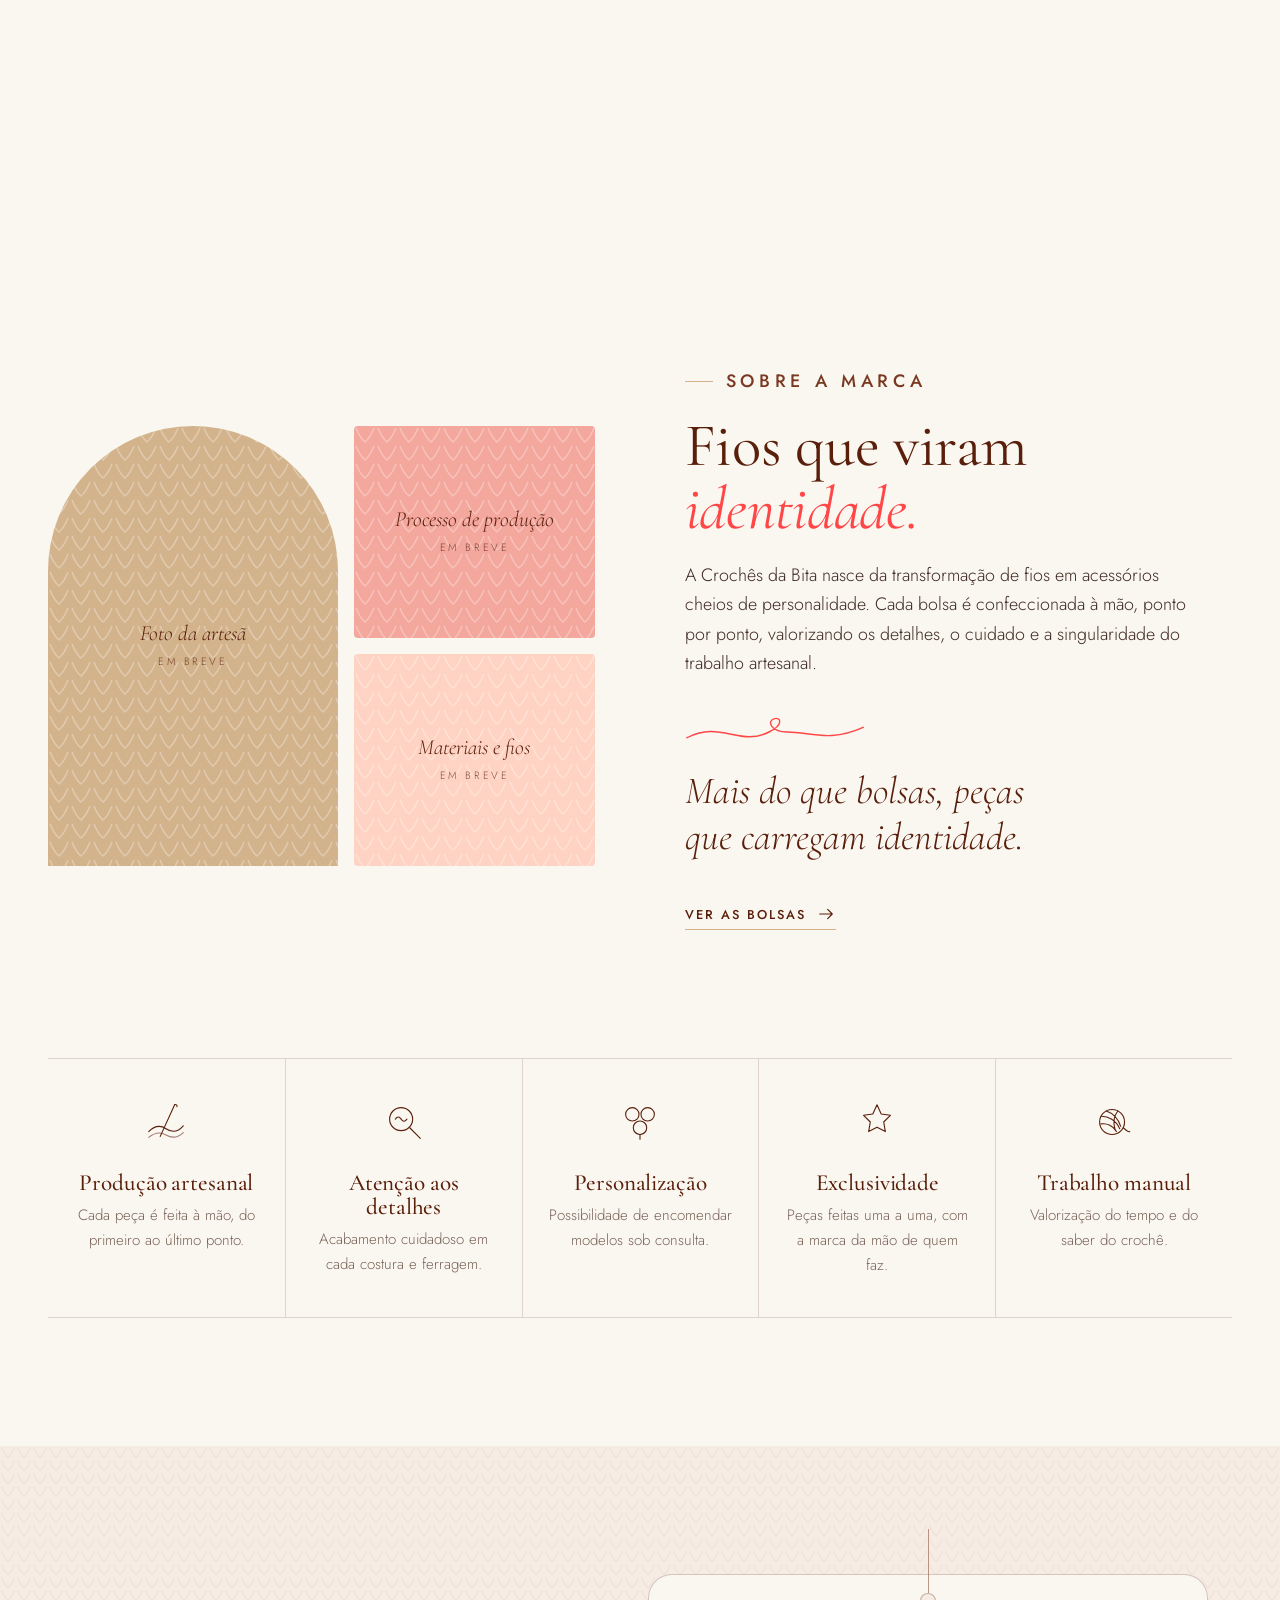
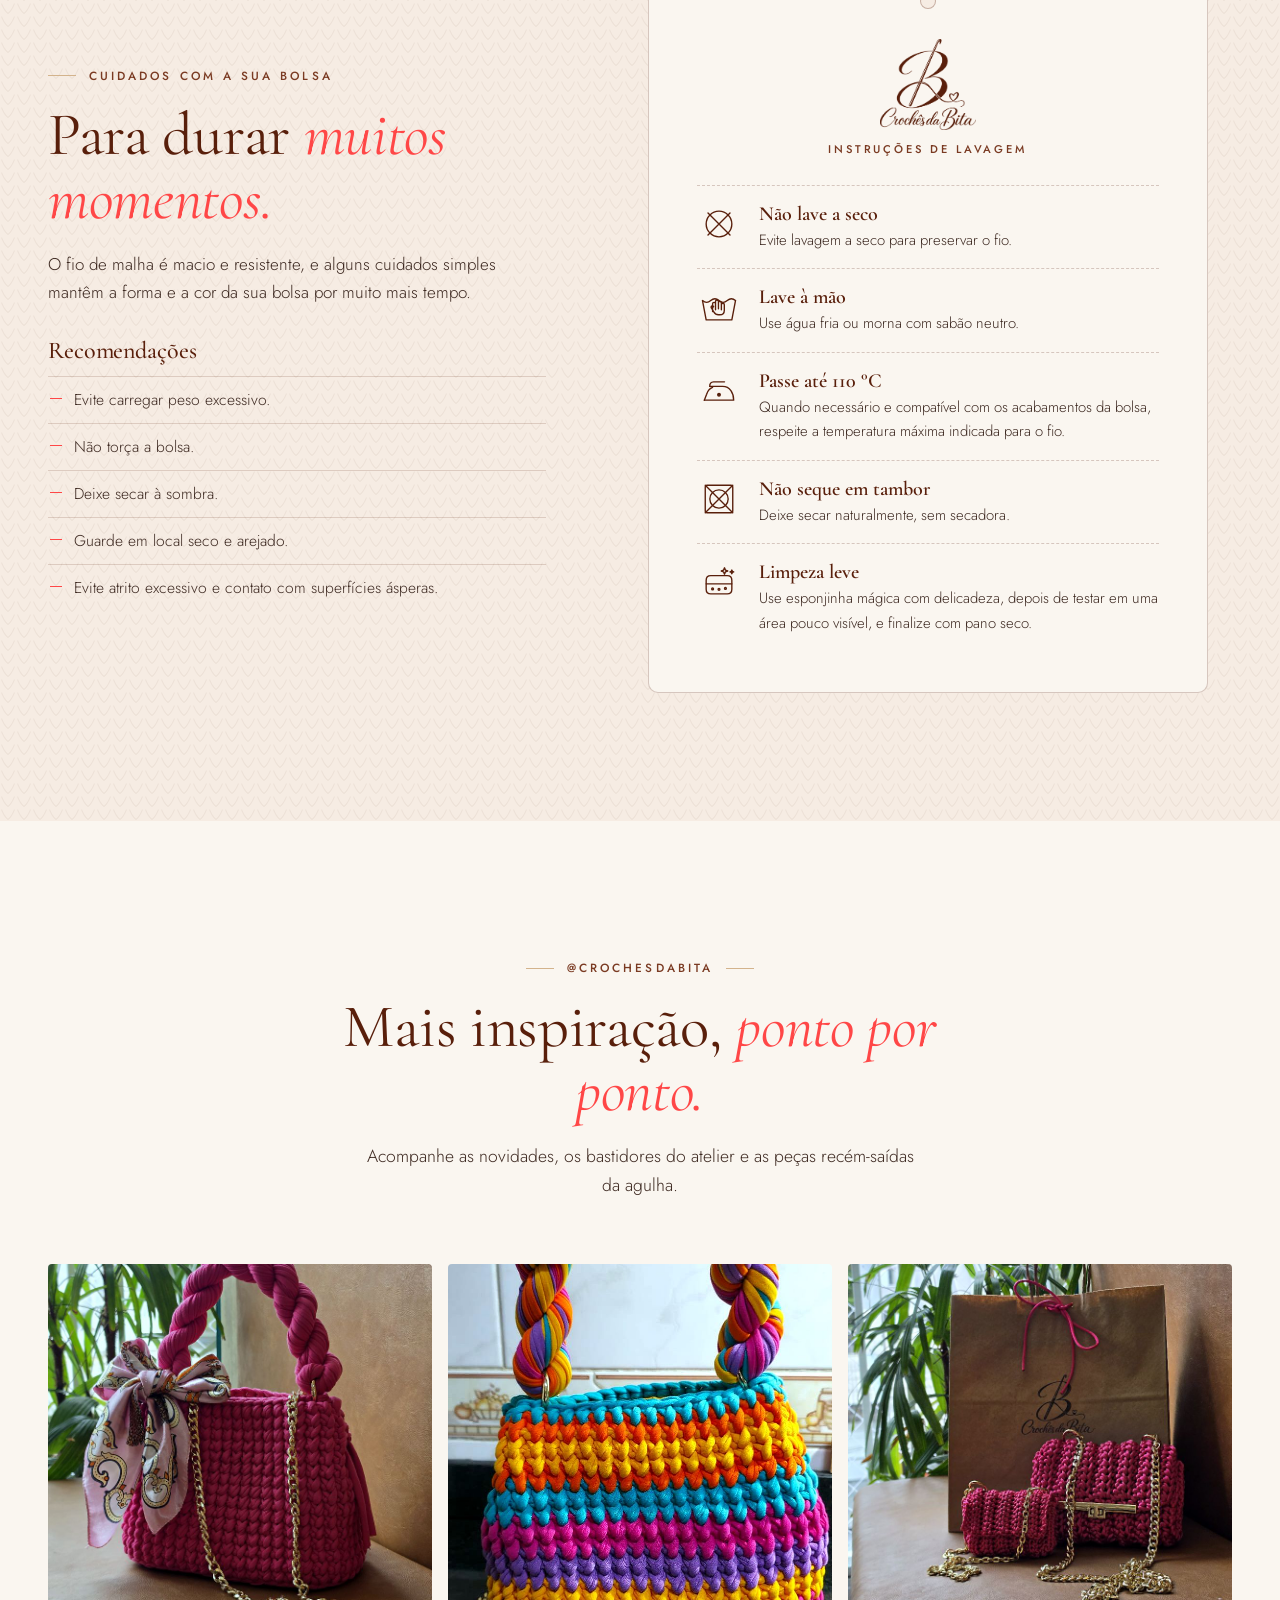
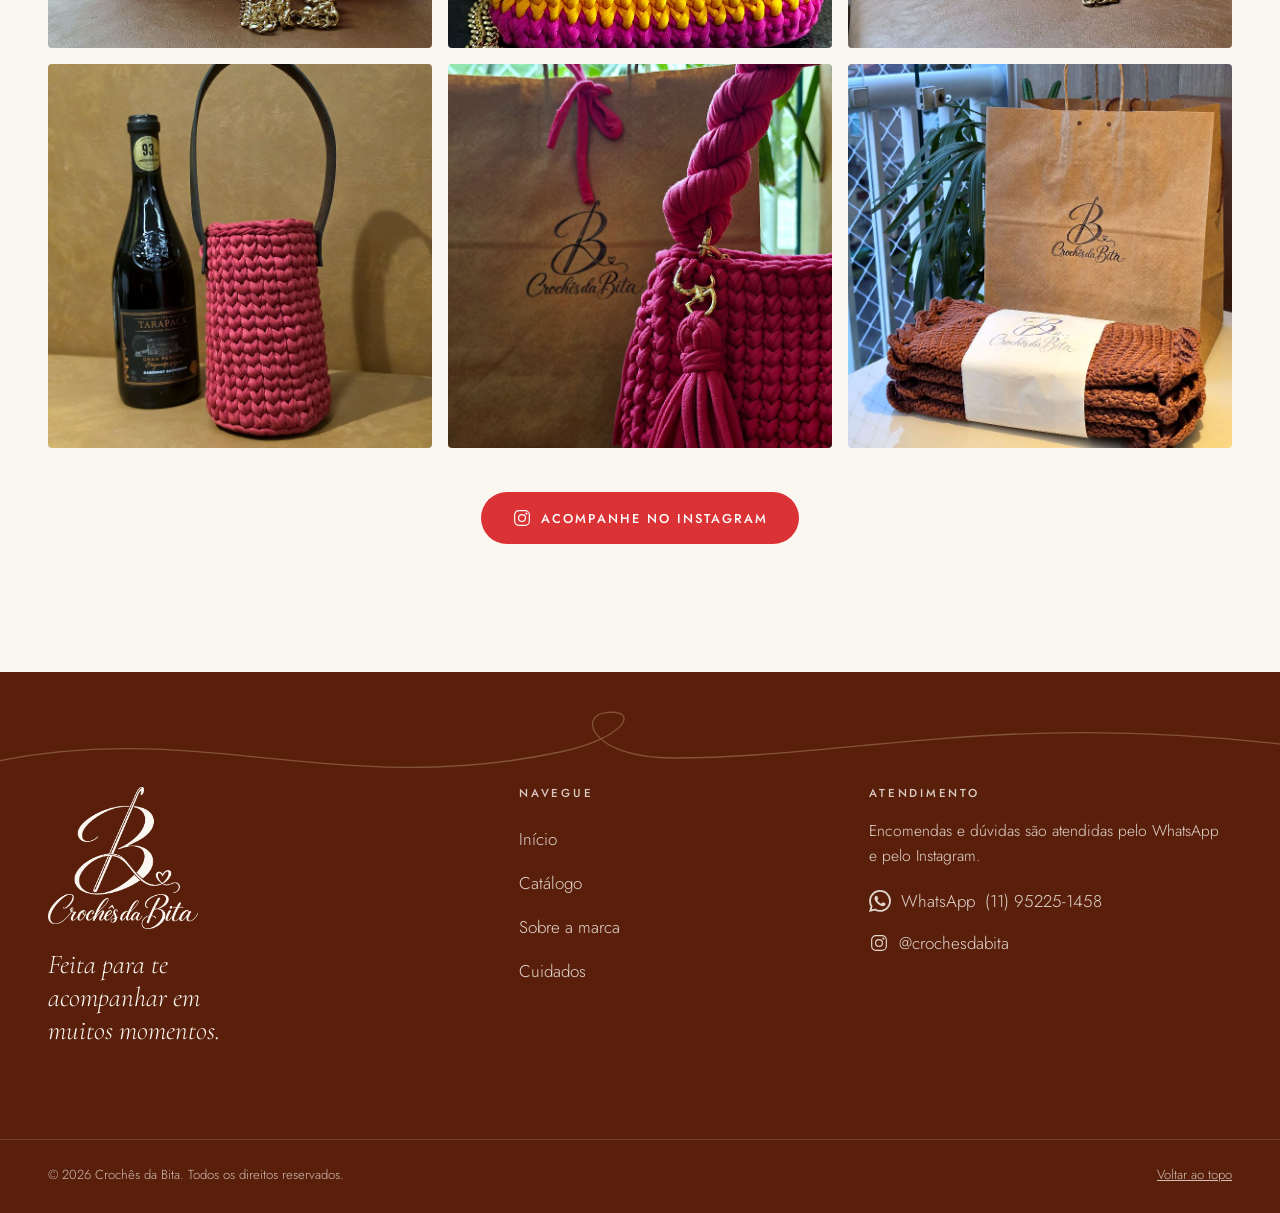
==== commit 16602113: "Versão nos arquivos (?v=) para o navegador não misturar cache antigo Co-Authored-By: Claude Opus 5.5" ====
--- a/index.html
+++ b/index.html
@@ -23,9 +23,9 @@
   <meta name="twitter:card" content="summary_large_image">
 
   <!-- Favicon: monograma B -->
-  <link rel="icon" type="image/png" sizes="32x32" href="assets/brand/favicon-32.png">
-  <link rel="icon" type="image/png" sizes="192x192" href="assets/brand/favicon-192.png">
-  <link rel="apple-touch-icon" href="assets/brand/apple-touch-icon.png">
+  <link rel="icon" type="image/png" sizes="32x32" href="assets/brand/favicon-32.png?v=20261127-1">
+  <link rel="icon" type="image/png" sizes="192x192" href="assets/brand/favicon-192.png?v=20261127-1">
+  <link rel="apple-touch-icon" href="assets/brand/apple-touch-icon.png?v=20261127-1">
 
   <!-- Tipografia: Cormorant Garamond (títulos) + Jost (textos) -->
   <link rel="preconnect" href="https://fonts.googleapis.com">
@@ -33,7 +33,7 @@
   <link href="https://fonts.googleapis.com/css2?family=Cormorant+Garamond:ital,wght@0,400;0,500;0,600;1,400;1,500&family=Jost:wght@300;400;500&display=swap" rel="stylesheet">
 
   <link rel="preload" href="assets/img/site/hero.jpg" as="image">
-  <link rel="stylesheet" href="styles.css">
+  <link rel="stylesheet" href="styles.css?v=20261127-1">
 </head>
 <body>
 
@@ -84,7 +84,7 @@
 <header class="site-header" id="topo">
   <div class="container header-inner">
     <a class="brand" href="#inicio" aria-label="Crochês da Bita · início">
-      <img src="assets/brand/monograma-marrom.png" alt="Crochês da Bita" width="760" height="776">
+      <img src="assets/brand/monograma-marrom.png?v=20261127-1" alt="Crochês da Bita" width="760" height="776">
     </a>
 
     <nav class="main-nav" id="menu" aria-label="Navegação principal">
@@ -372,7 +372,7 @@
     <button type="button" class="pdp-back" data-close-pdp>
       <svg class="icon" aria-hidden="true"><use href="#i-arrow-left"/></svg> <span>Voltar ao catálogo</span>
     </button>
-    <img class="pdp-bar-logo" src="assets/brand/monograma-marrom.png" alt="" width="760" height="776">
+    <img class="pdp-bar-logo" src="assets/brand/monograma-marrom.png?v=20261127-1" alt="" width="760" height="776">
     <button type="button" class="icon-btn" data-close-pdp aria-label="Fechar detalhes da bolsa">
       <svg class="icon"><use href="#i-close"/></svg>
     </button>
@@ -457,6 +457,6 @@
 
 <div class="toast" id="toast" role="status" aria-live="polite"></div>
 
-<script src="script.js" defer></script>
+<script src="script.js?v=20261127-1" defer></script>
 </body>
 </html>
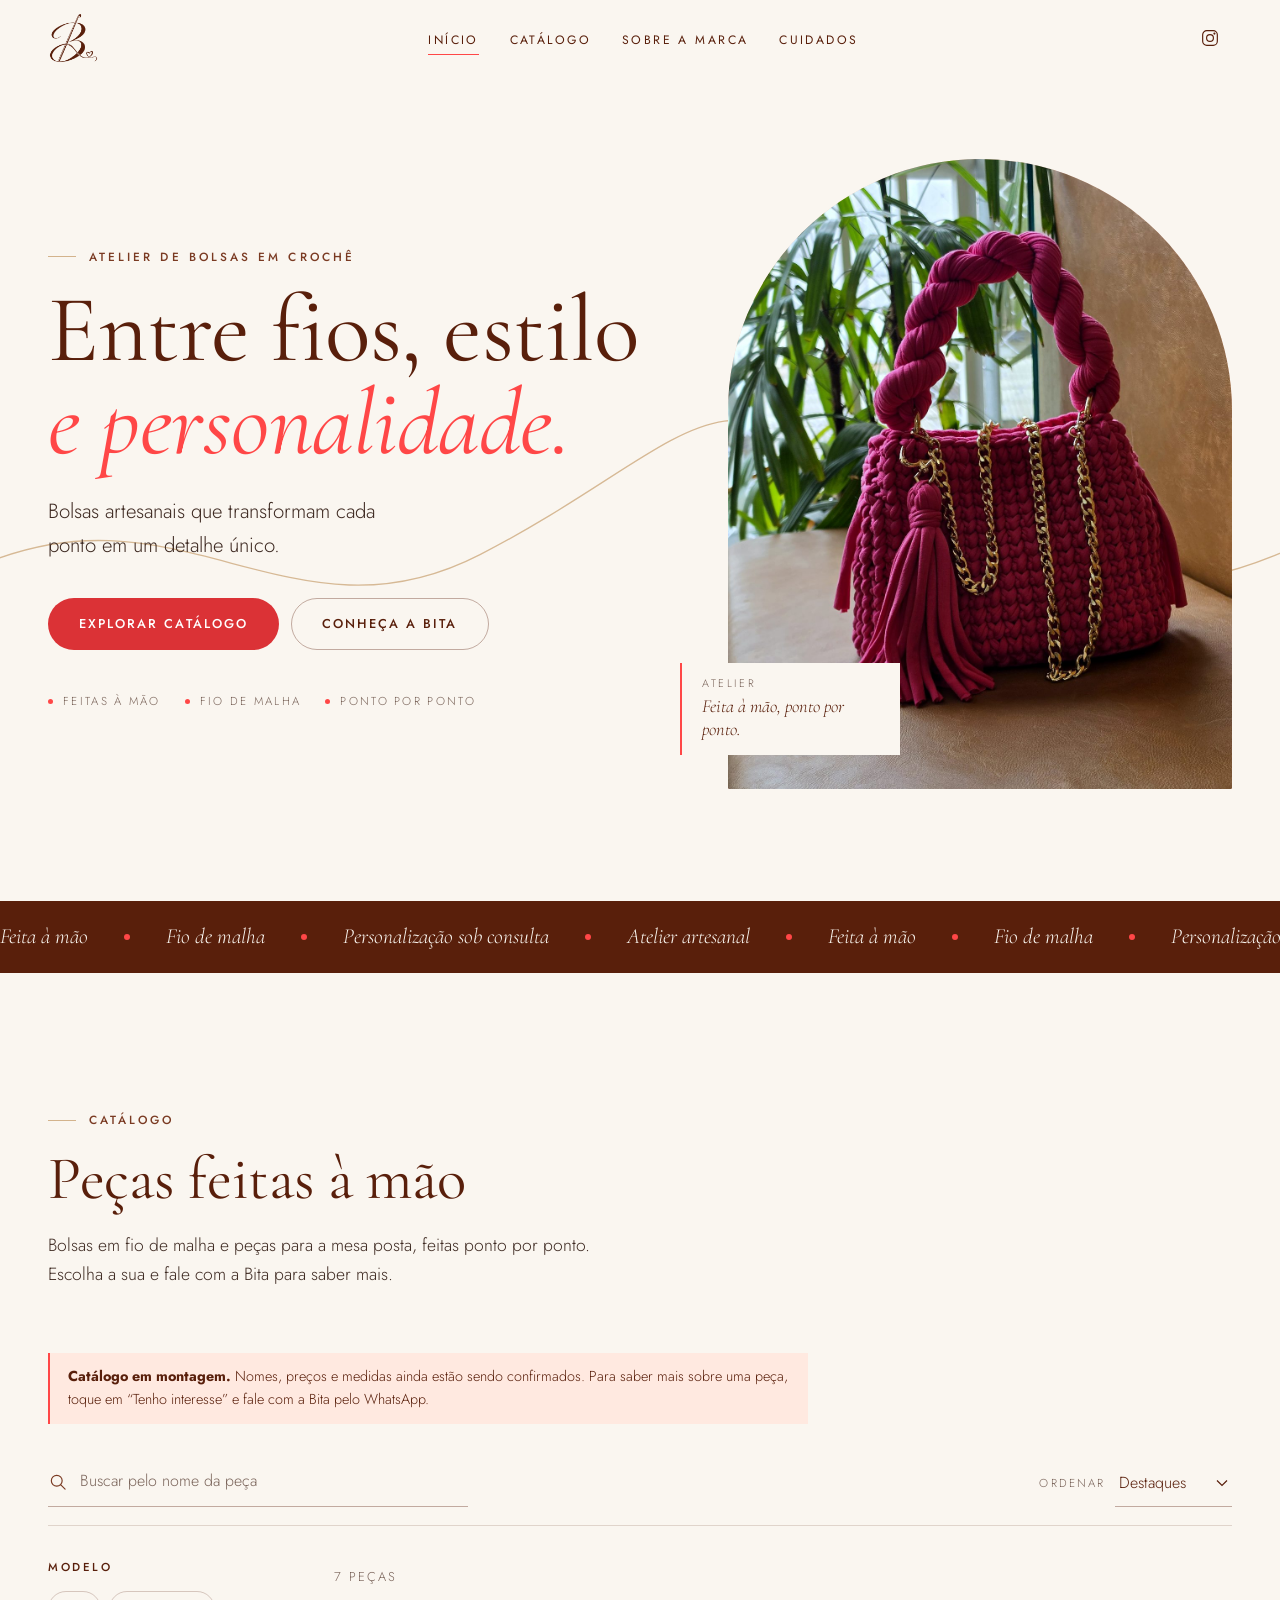
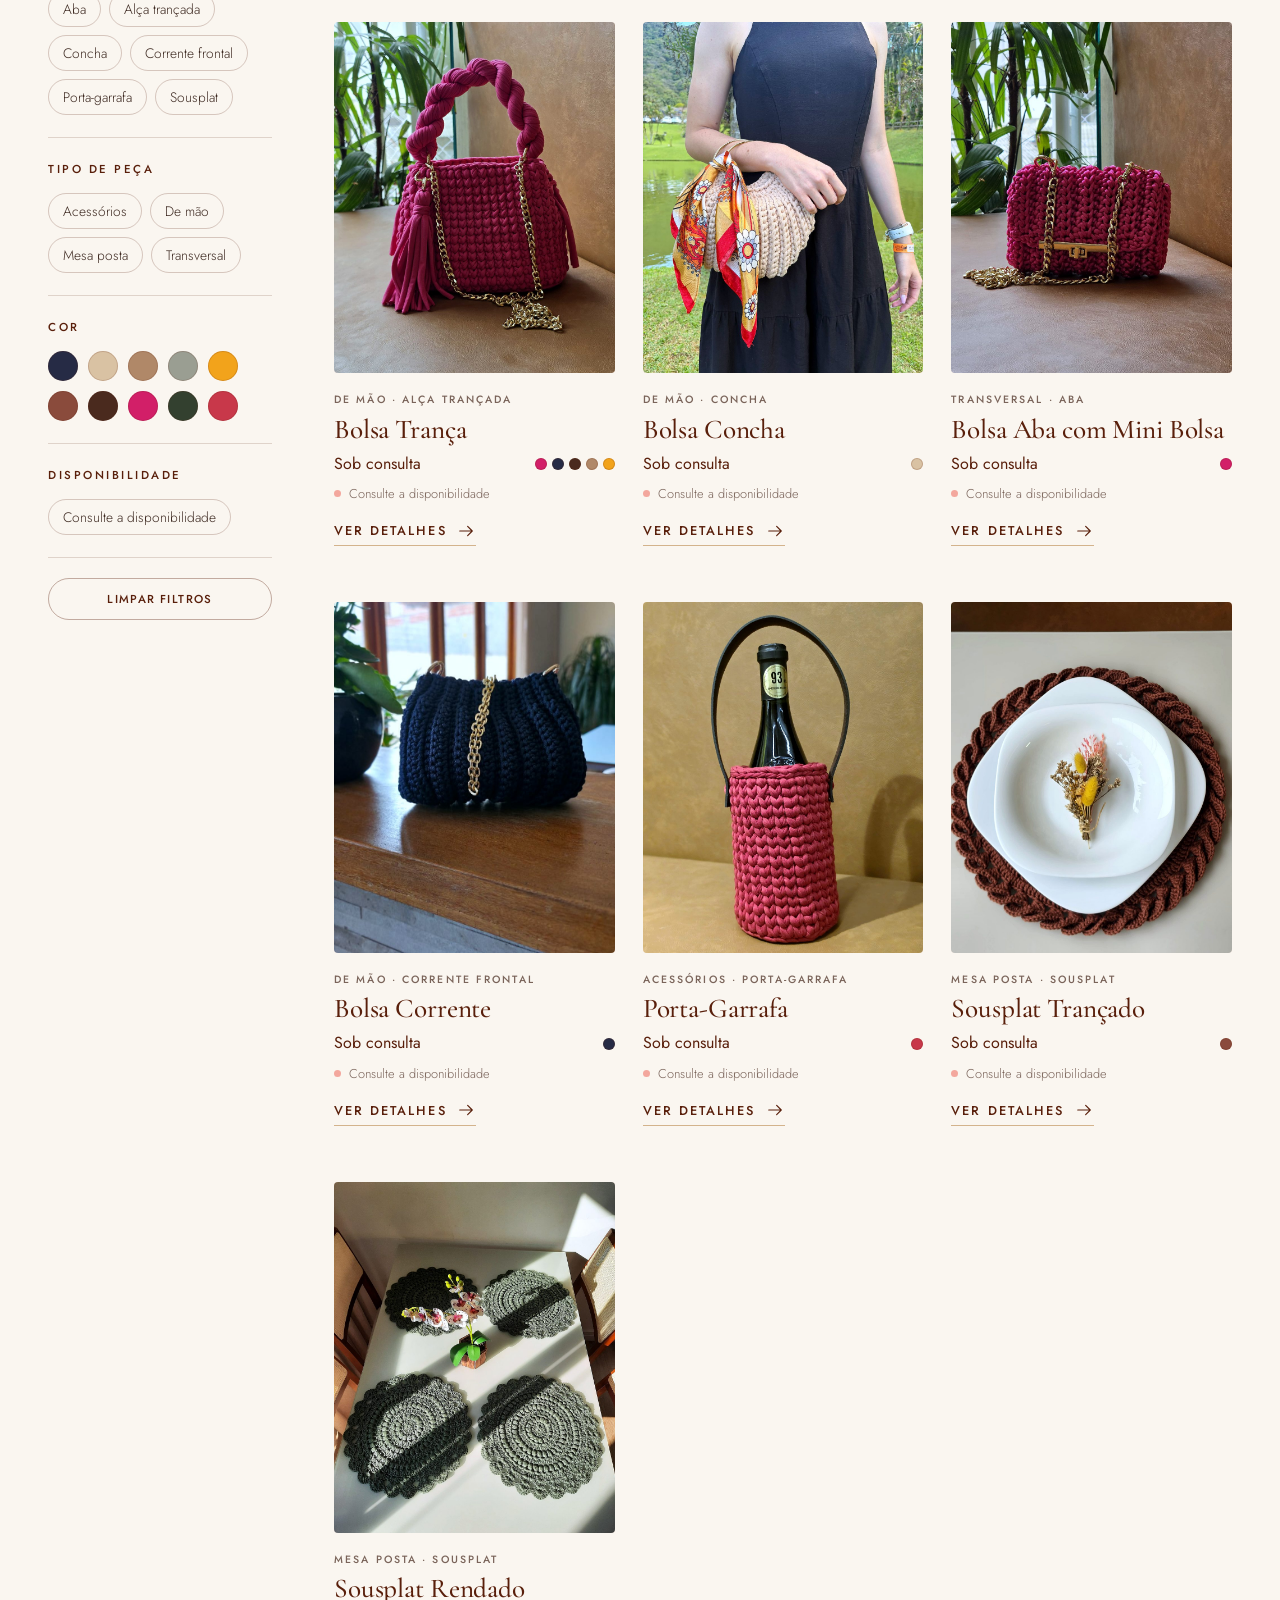
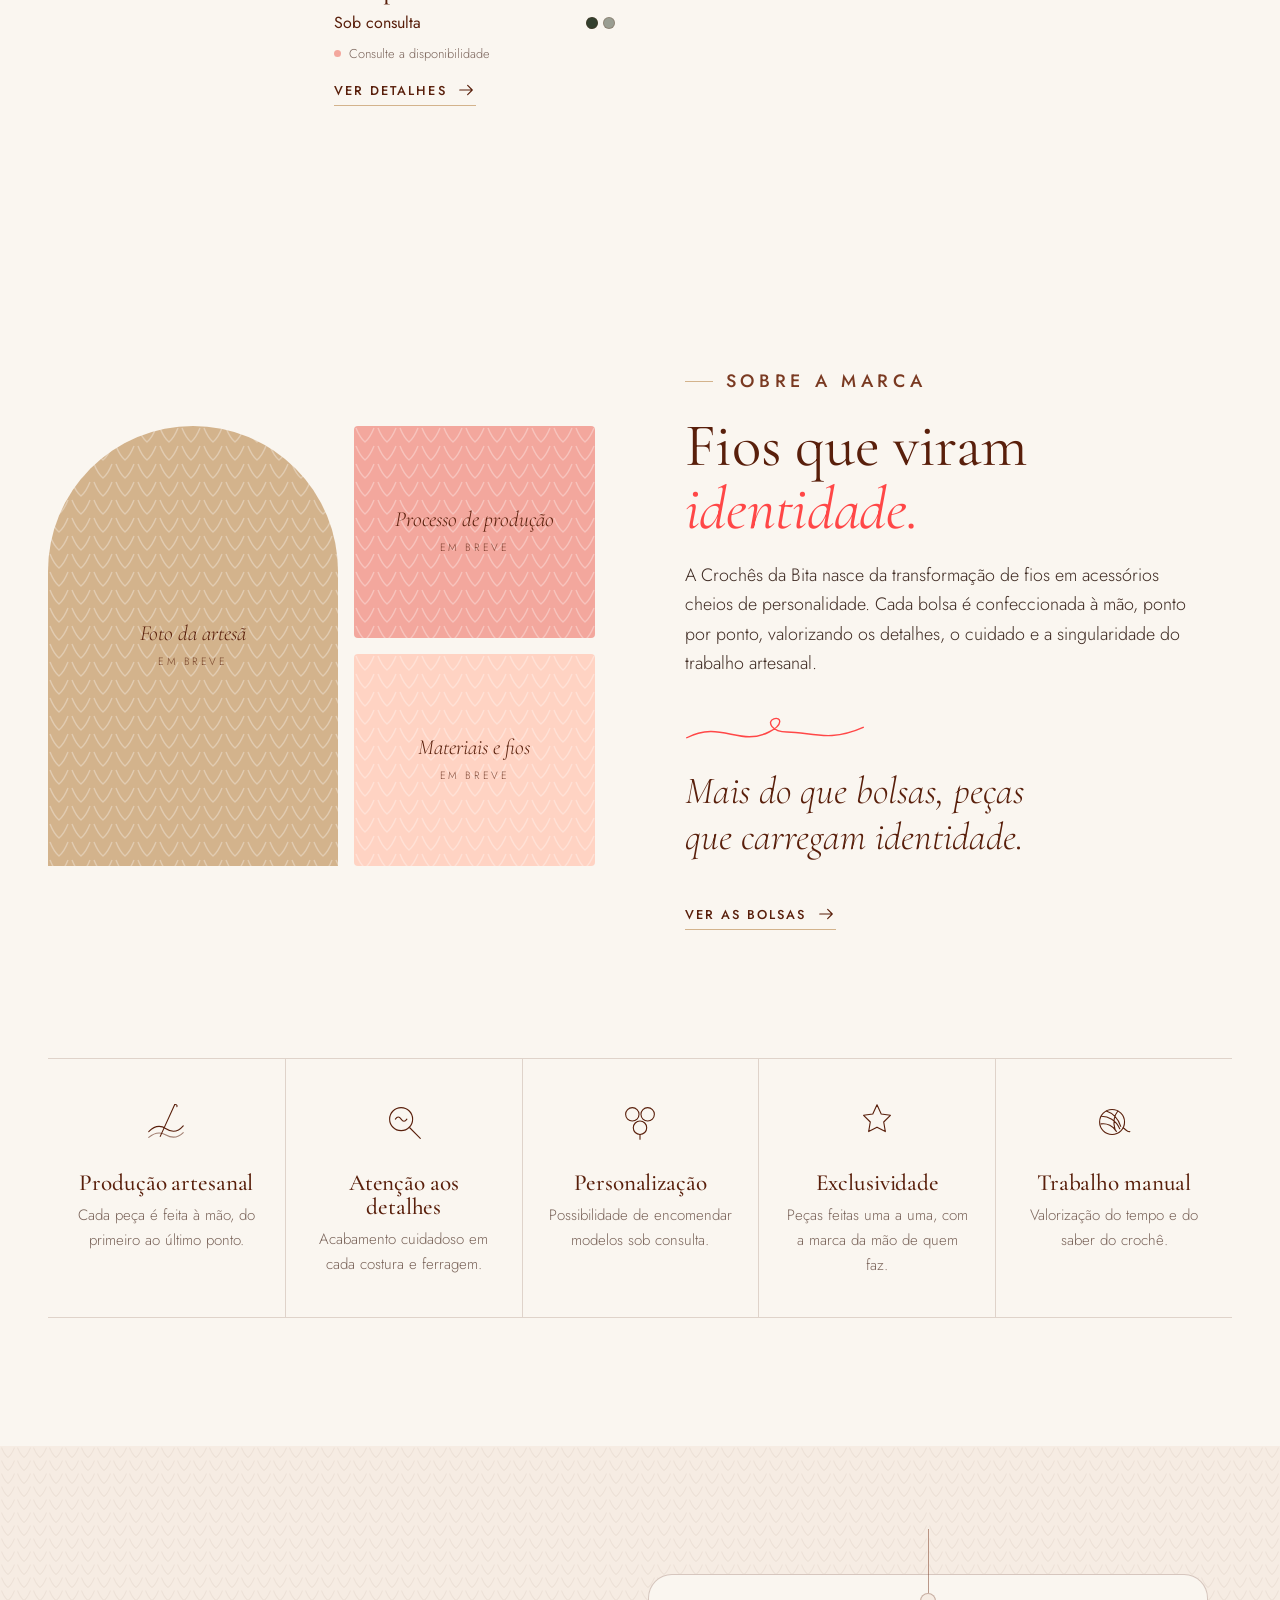
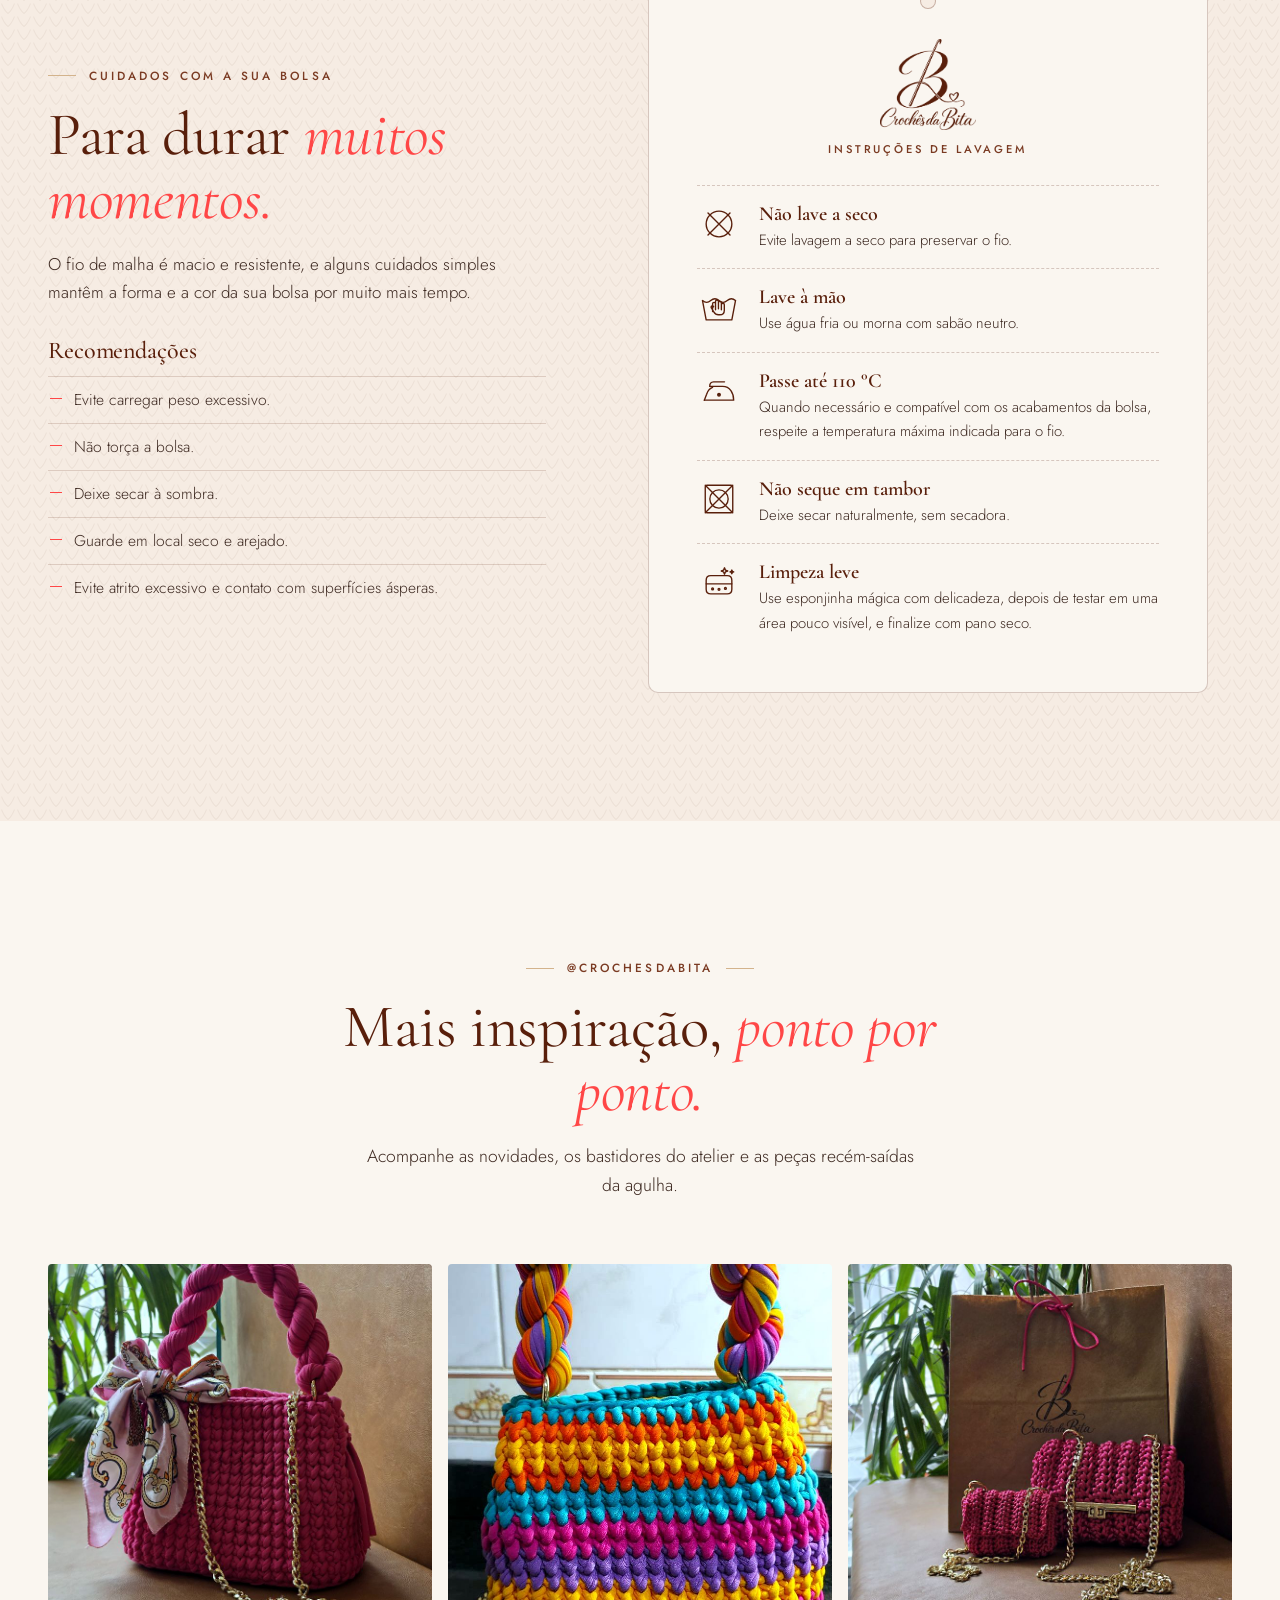
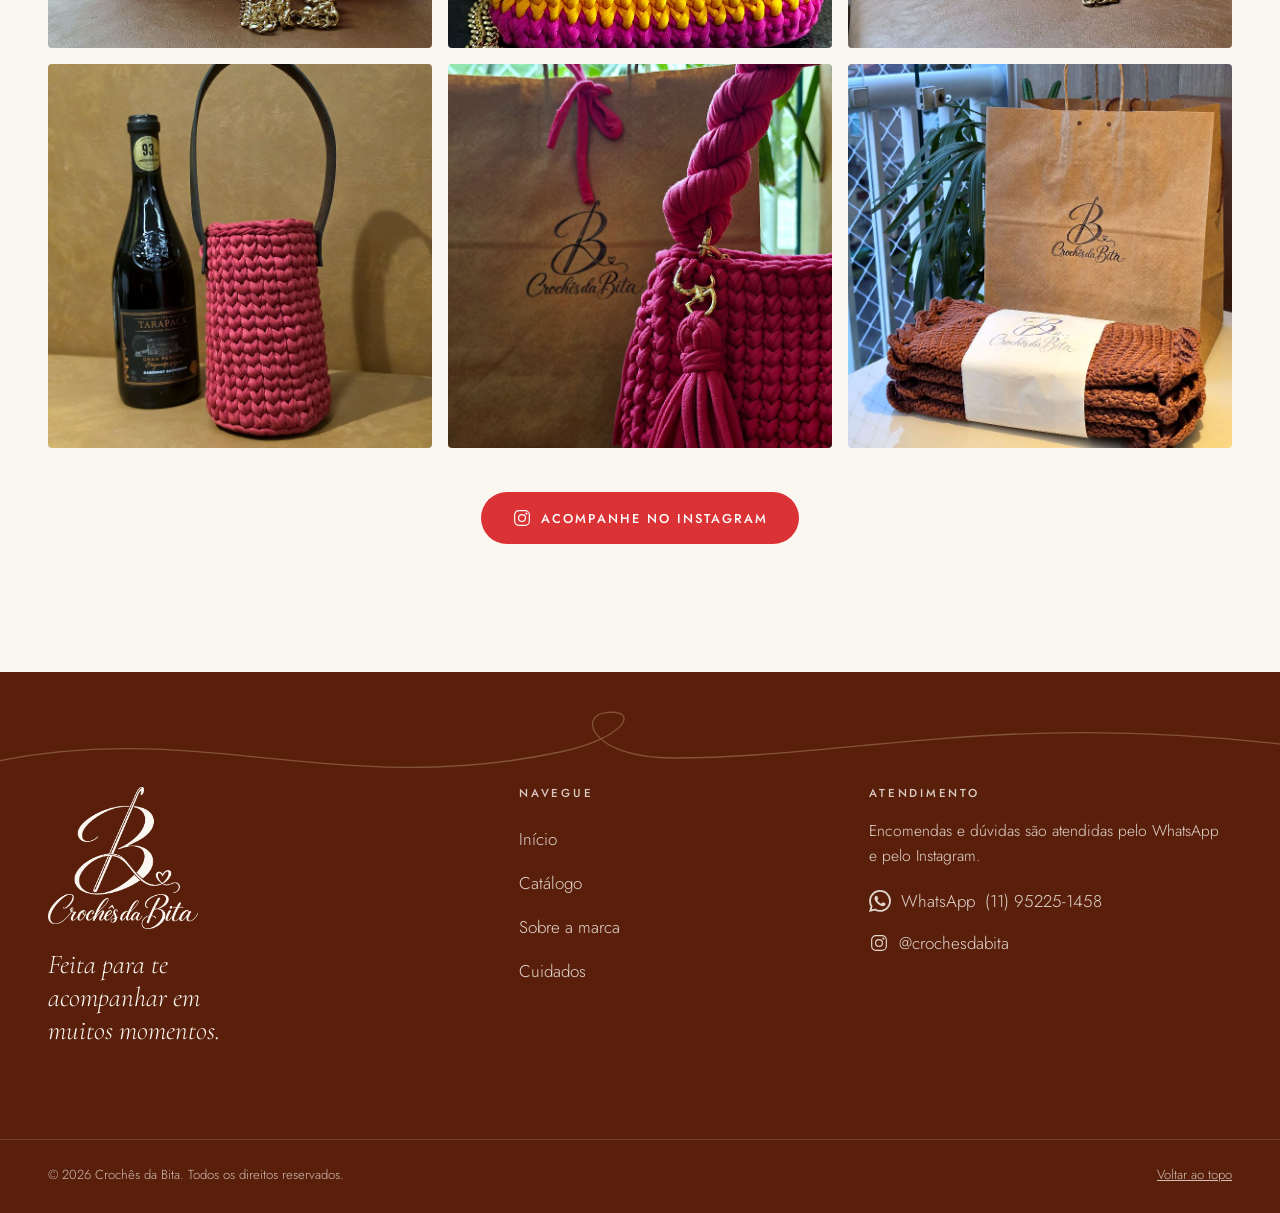
==== commit 16583b6a: "Mensagem do WhatsApp inclui o link da peça Co-Authored-By: Claude Opus 5.5 <noreply@anthropic.com>" ====
--- a/index.html
+++ b/index.html
@@ -23,9 +23,9 @@
   <meta name="twitter:card" content="summary_large_image">
 
   <!-- Favicon: monograma B -->
-  <link rel="icon" type="image/png" sizes="32x32" href="assets/brand/favicon-32.png?v=20261127-1">
-  <link rel="icon" type="image/png" sizes="192x192" href="assets/brand/favicon-192.png?v=20261127-1">
-  <link rel="apple-touch-icon" href="assets/brand/apple-touch-icon.png?v=20261127-1">
+  <link rel="icon" type="image/png" sizes="32x32" href="assets/brand/favicon-32.png?v=20261127-2">
+  <link rel="icon" type="image/png" sizes="192x192" href="assets/brand/favicon-192.png?v=20261127-2">
+  <link rel="apple-touch-icon" href="assets/brand/apple-touch-icon.png?v=20261127-2">
 
   <!-- Tipografia: Cormorant Garamond (títulos) + Jost (textos) -->
   <link rel="preconnect" href="https://fonts.googleapis.com">
@@ -33,7 +33,7 @@
   <link href="https://fonts.googleapis.com/css2?family=Cormorant+Garamond:ital,wght@0,400;0,500;0,600;1,400;1,500&family=Jost:wght@300;400;500&display=swap" rel="stylesheet">
 
   <link rel="preload" href="assets/img/site/hero.jpg" as="image">
-  <link rel="stylesheet" href="styles.css?v=20261127-1">
+  <link rel="stylesheet" href="styles.css?v=20261127-2">
 </head>
 <body>
 
@@ -84,7 +84,7 @@
 <header class="site-header" id="topo">
   <div class="container header-inner">
     <a class="brand" href="#inicio" aria-label="Crochês da Bita · início">
-      <img src="assets/brand/monograma-marrom.png?v=20261127-1" alt="Crochês da Bita" width="760" height="776">
+      <img src="assets/brand/monograma-marrom.png?v=20261127-2" alt="Crochês da Bita" width="760" height="776">
     </a>
 
     <nav class="main-nav" id="menu" aria-label="Navegação principal">
@@ -372,7 +372,7 @@
     <button type="button" class="pdp-back" data-close-pdp>
       <svg class="icon" aria-hidden="true"><use href="#i-arrow-left"/></svg> <span>Voltar ao catálogo</span>
     </button>
-    <img class="pdp-bar-logo" src="assets/brand/monograma-marrom.png?v=20261127-1" alt="" width="760" height="776">
+    <img class="pdp-bar-logo" src="assets/brand/monograma-marrom.png?v=20261127-2" alt="" width="760" height="776">
     <button type="button" class="icon-btn" data-close-pdp aria-label="Fechar detalhes da bolsa">
       <svg class="icon"><use href="#i-close"/></svg>
     </button>
@@ -457,6 +457,6 @@
 
 <div class="toast" id="toast" role="status" aria-live="polite"></div>
 
-<script src="script.js?v=20261127-1" defer></script>
+<script src="script.js?v=20261127-2" defer></script>
 </body>
 </html>
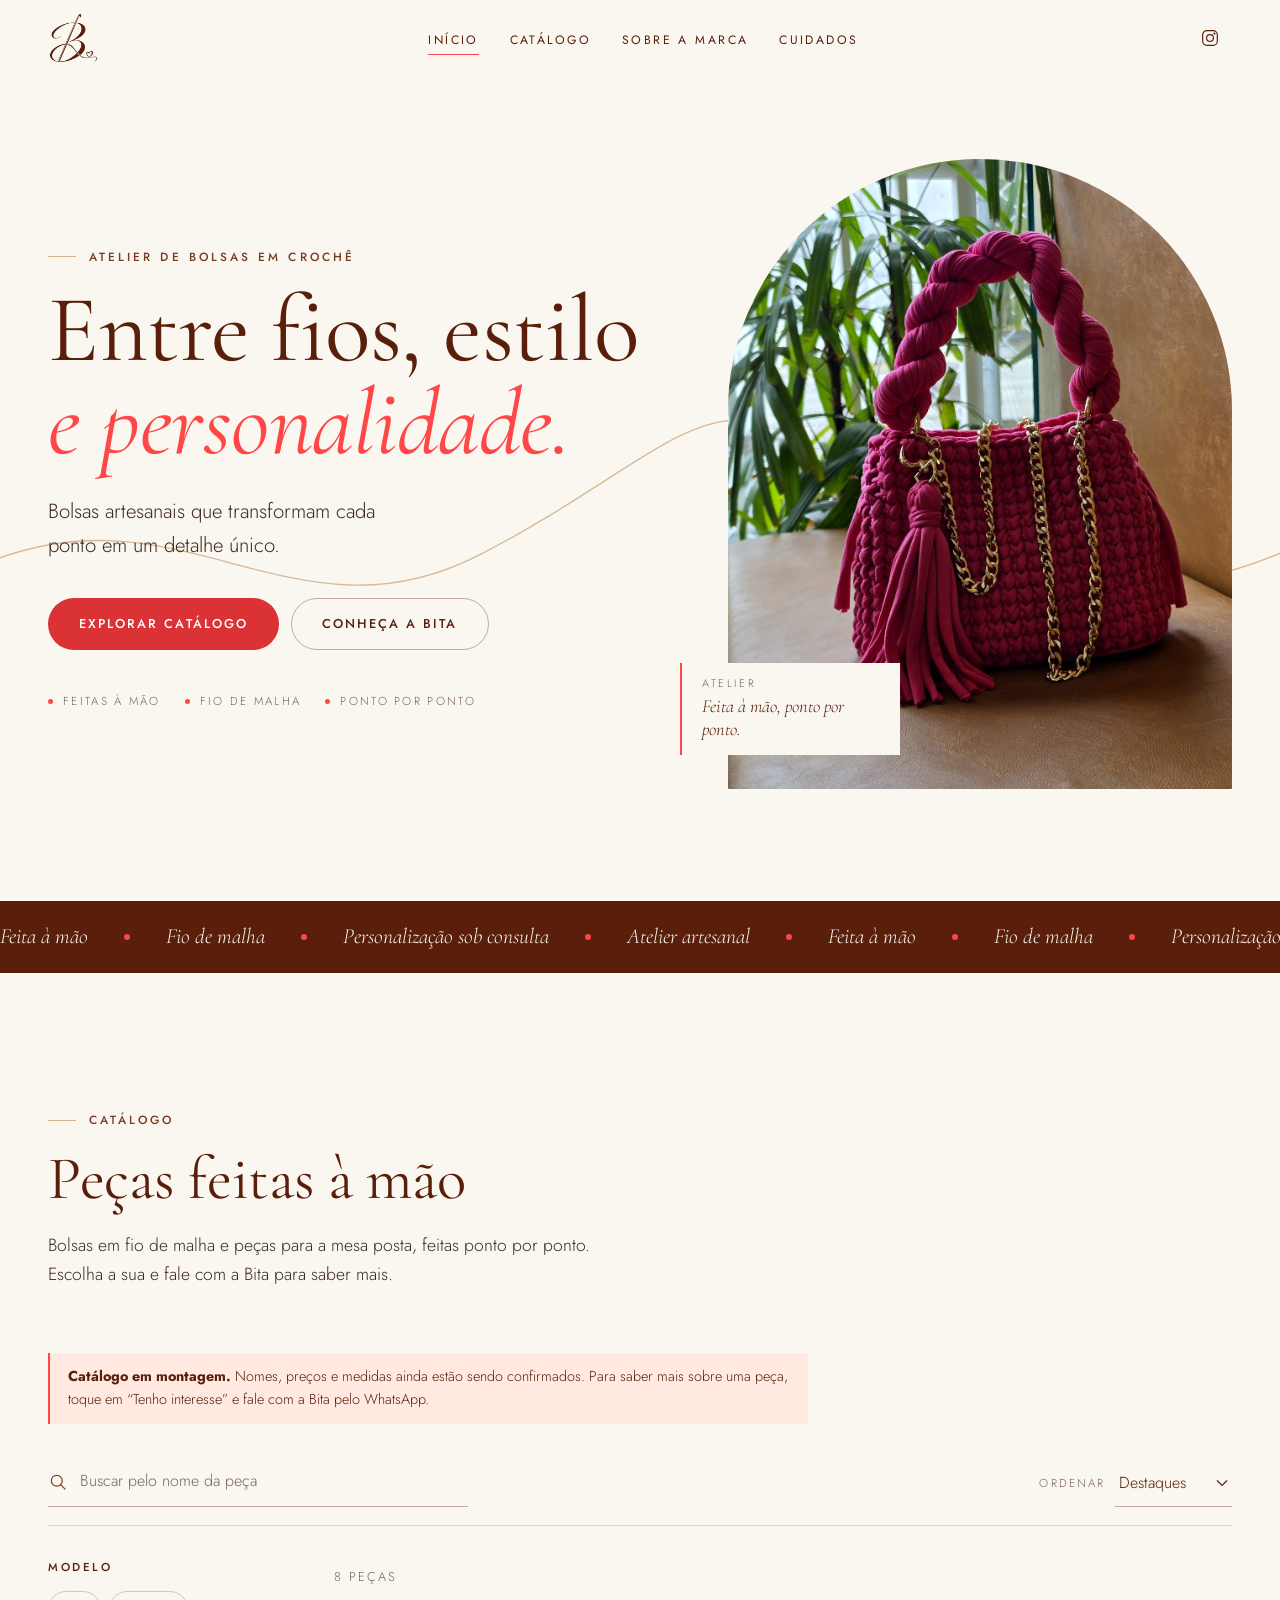
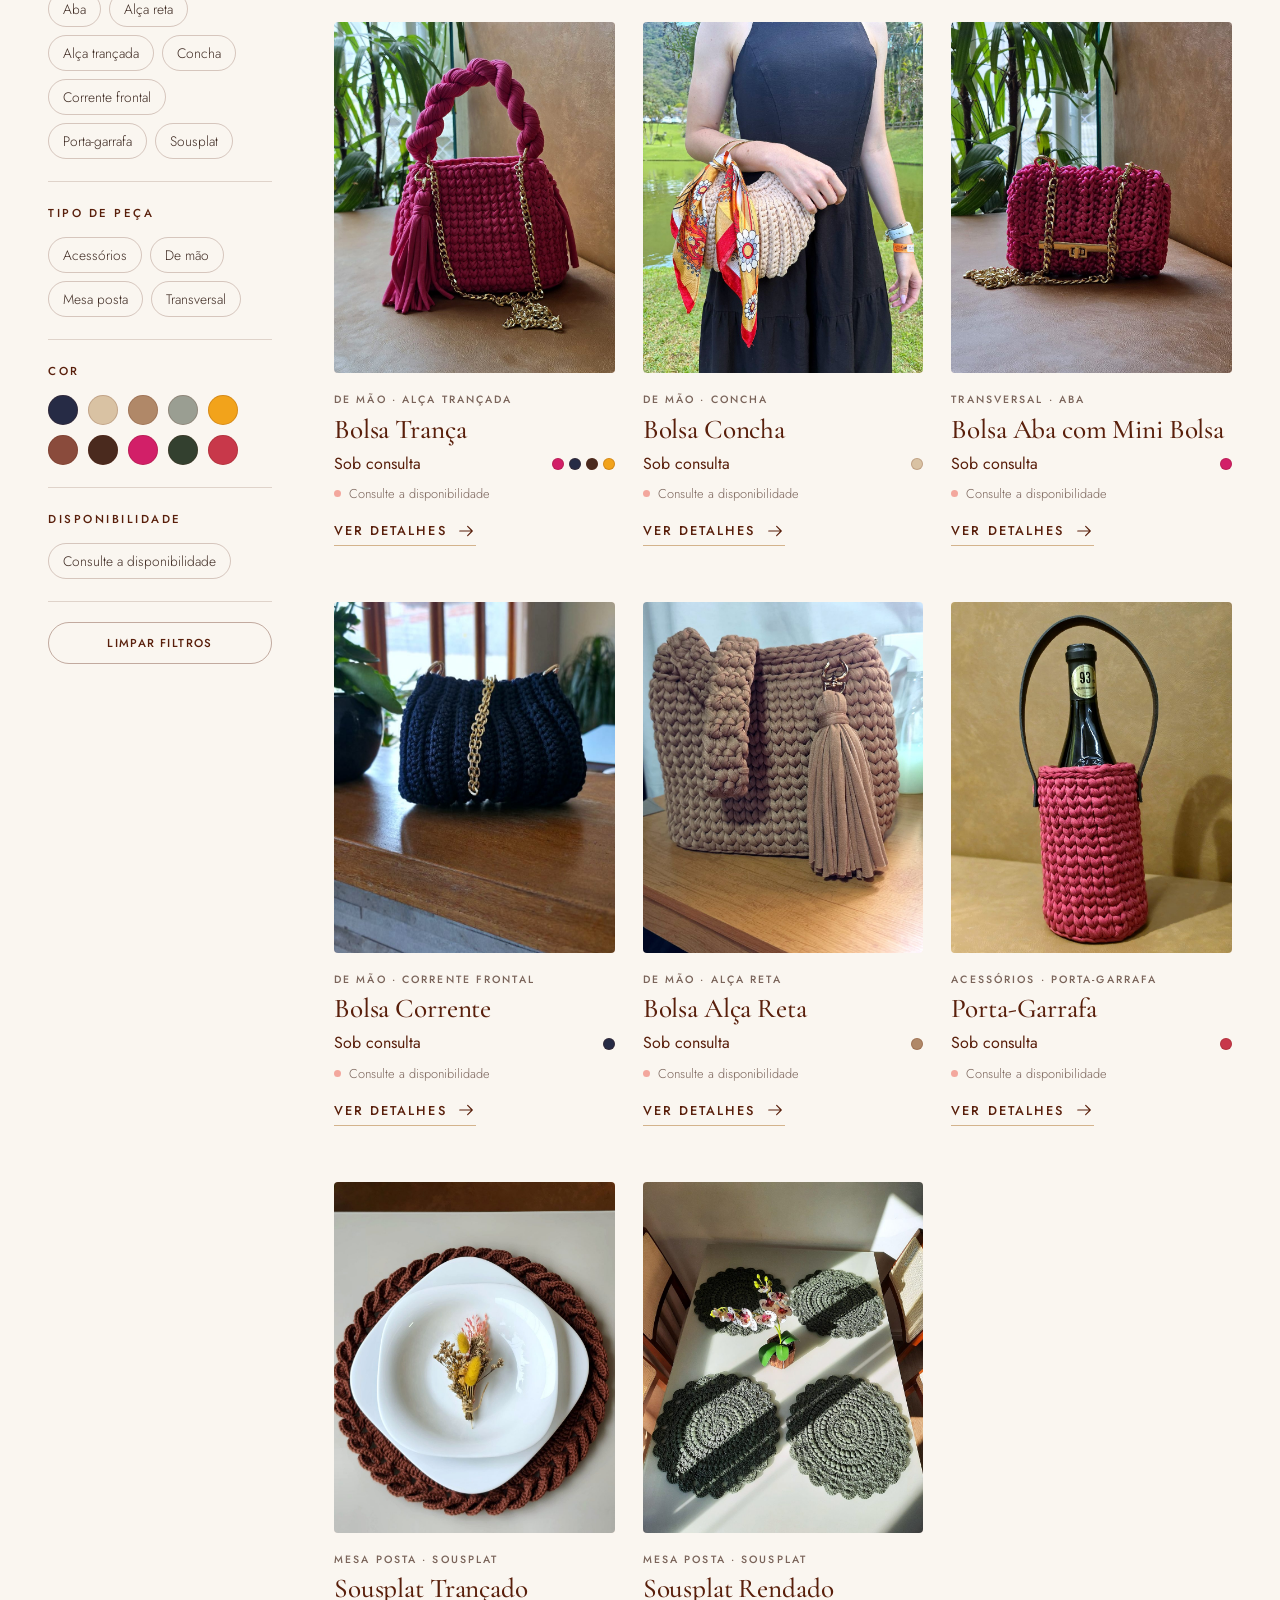
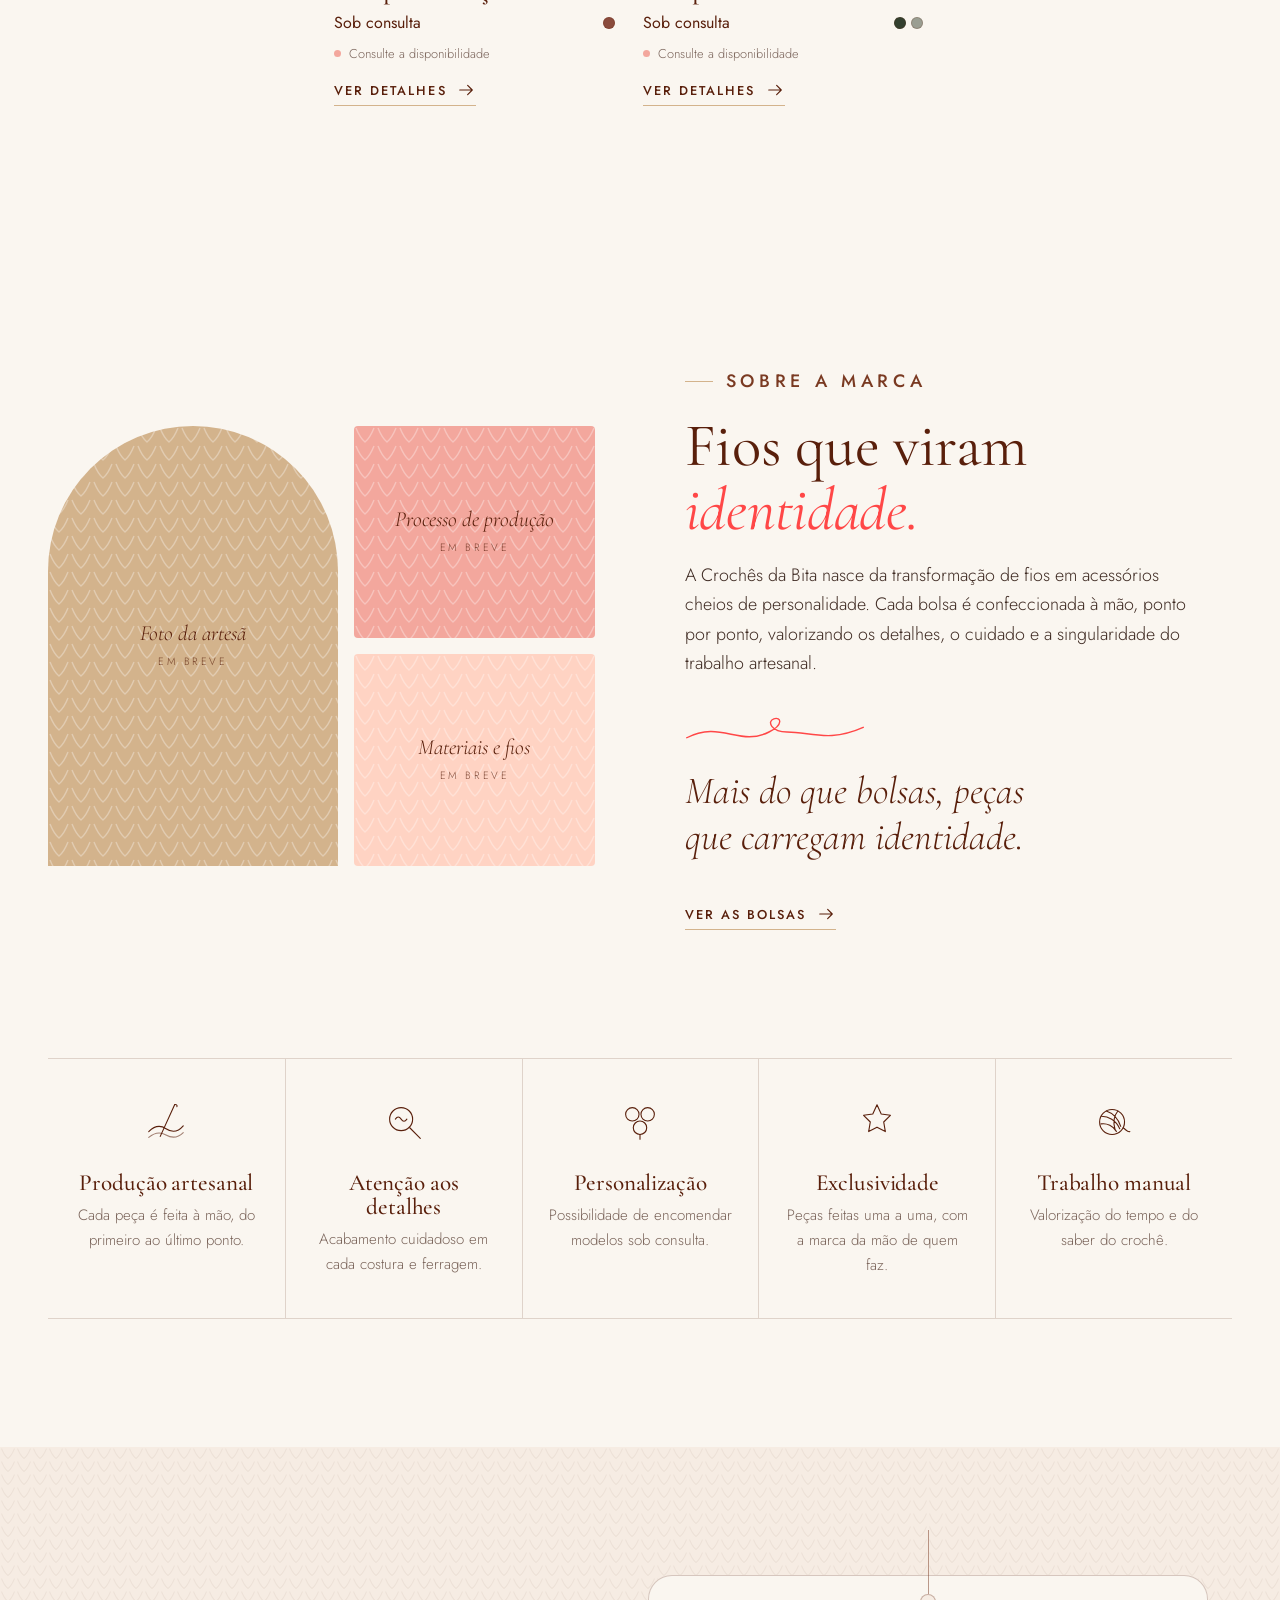
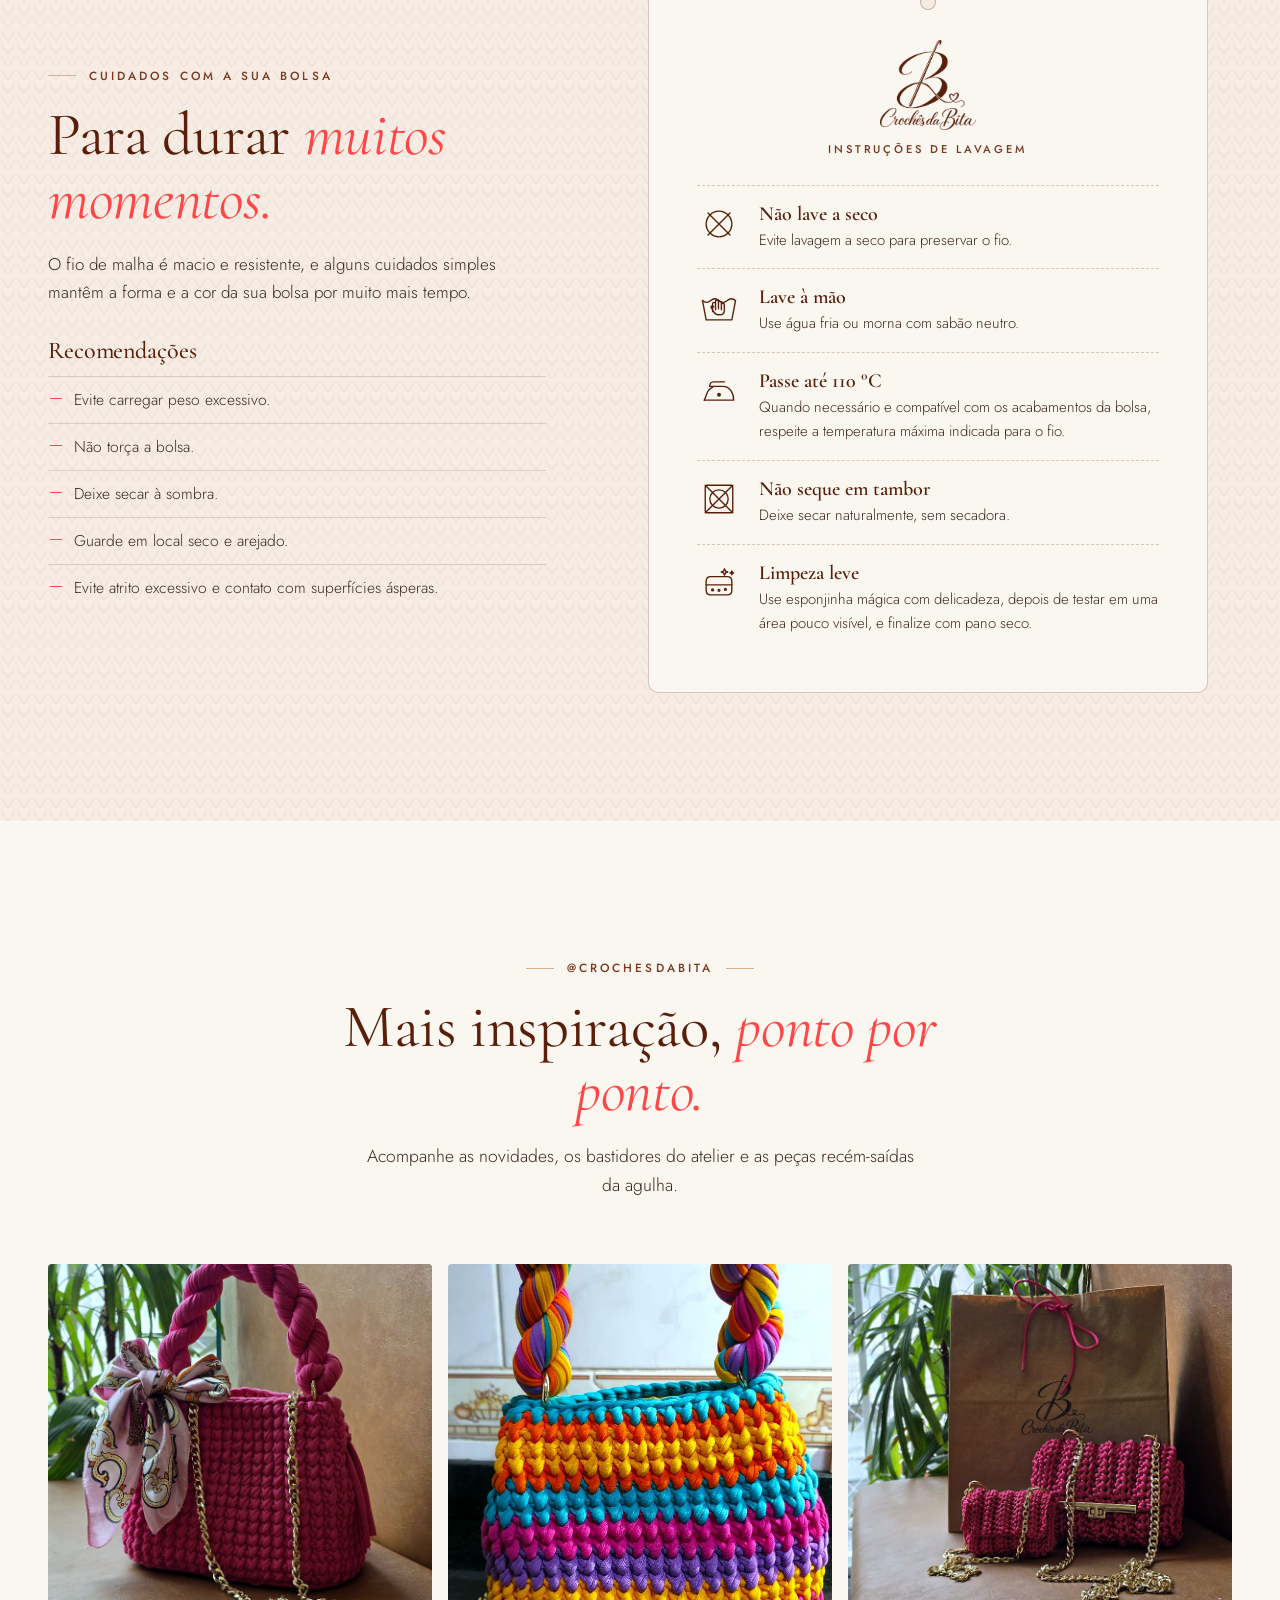
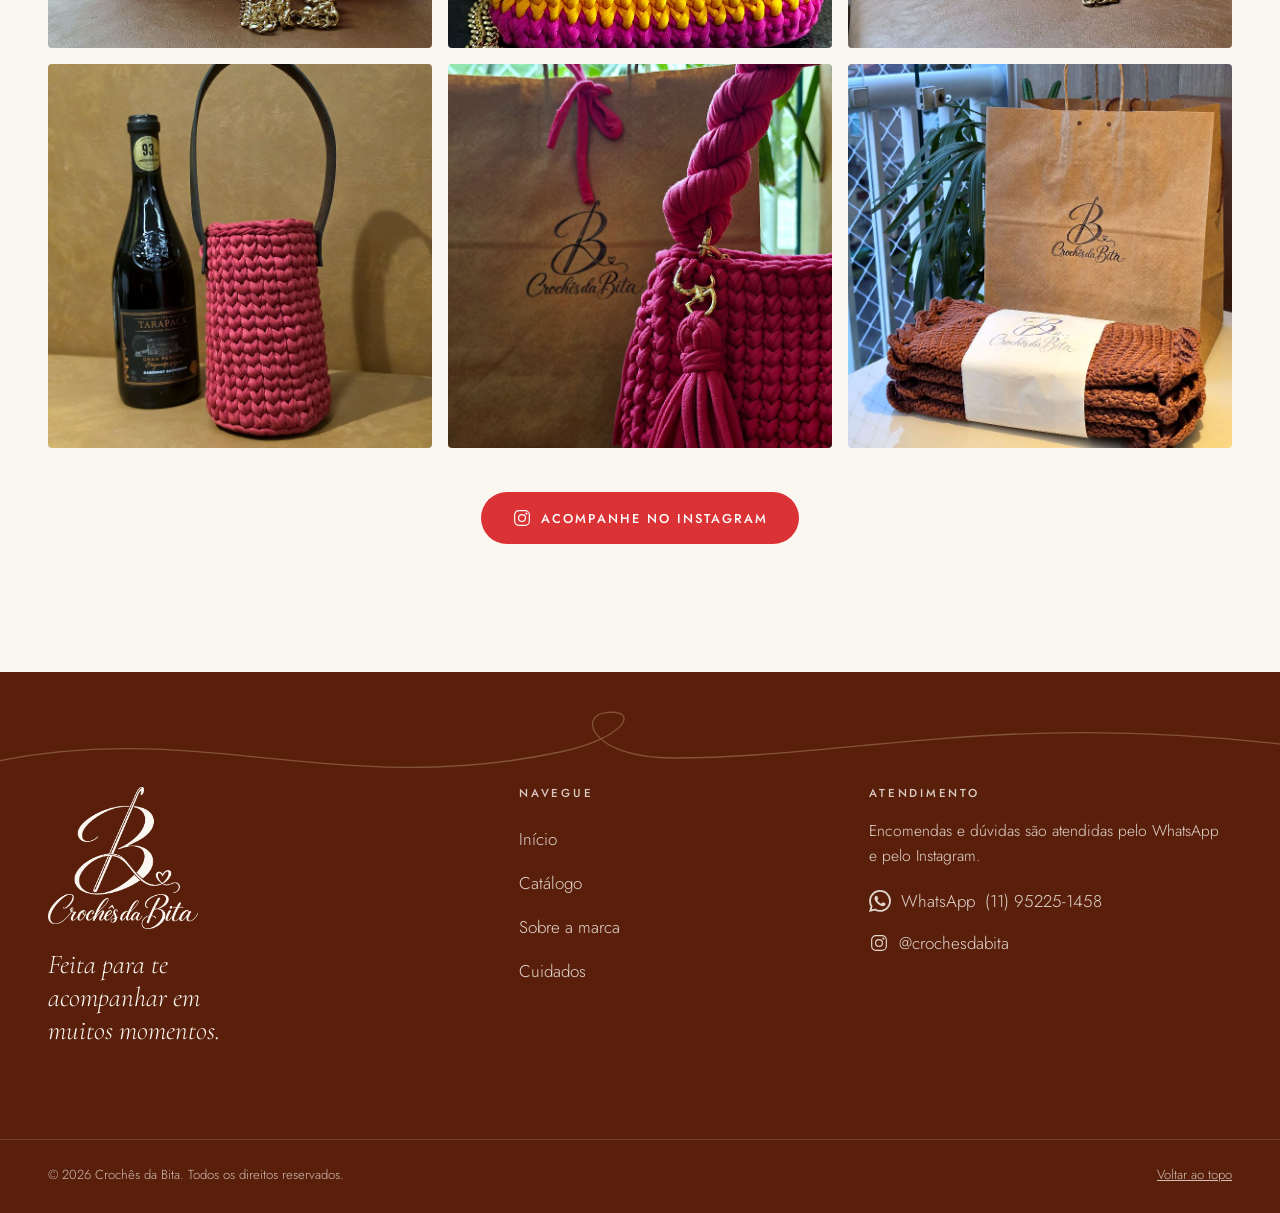
==== commit 8be103b5: "Páginas de compartilhamento por peça (prévia com foto no WhatsApp) - tools/gerar-paginas.mjs gera p/" ====
--- a/index.html
+++ b/index.html
@@ -23,9 +23,9 @@
   <meta name="twitter:card" content="summary_large_image">
 
   <!-- Favicon: monograma B -->
-  <link rel="icon" type="image/png" sizes="32x32" href="assets/brand/favicon-32.png?v=20261127-2">
-  <link rel="icon" type="image/png" sizes="192x192" href="assets/brand/favicon-192.png?v=20261127-2">
-  <link rel="apple-touch-icon" href="assets/brand/apple-touch-icon.png?v=20261127-2">
+  <link rel="icon" type="image/png" sizes="32x32" href="assets/brand/favicon-32.png?v=20261127-3">
+  <link rel="icon" type="image/png" sizes="192x192" href="assets/brand/favicon-192.png?v=20261127-3">
+  <link rel="apple-touch-icon" href="assets/brand/apple-touch-icon.png?v=20261127-3">
 
   <!-- Tipografia: Cormorant Garamond (títulos) + Jost (textos) -->
   <link rel="preconnect" href="https://fonts.googleapis.com">
@@ -33,7 +33,7 @@
   <link href="https://fonts.googleapis.com/css2?family=Cormorant+Garamond:ital,wght@0,400;0,500;0,600;1,400;1,500&family=Jost:wght@300;400;500&display=swap" rel="stylesheet">
 
   <link rel="preload" href="assets/img/site/hero.jpg" as="image">
-  <link rel="stylesheet" href="styles.css?v=20261127-2">
+  <link rel="stylesheet" href="styles.css?v=20261127-3">
 </head>
 <body>
 
@@ -84,7 +84,7 @@
 <header class="site-header" id="topo">
   <div class="container header-inner">
     <a class="brand" href="#inicio" aria-label="Crochês da Bita · início">
-      <img src="assets/brand/monograma-marrom.png?v=20261127-2" alt="Crochês da Bita" width="760" height="776">
+      <img src="assets/brand/monograma-marrom.png?v=20261127-3" alt="Crochês da Bita" width="760" height="776">
     </a>
 
     <nav class="main-nav" id="menu" aria-label="Navegação principal">
@@ -372,7 +372,7 @@
     <button type="button" class="pdp-back" data-close-pdp>
       <svg class="icon" aria-hidden="true"><use href="#i-arrow-left"/></svg> <span>Voltar ao catálogo</span>
     </button>
-    <img class="pdp-bar-logo" src="assets/brand/monograma-marrom.png?v=20261127-2" alt="" width="760" height="776">
+    <img class="pdp-bar-logo" src="assets/brand/monograma-marrom.png?v=20261127-3" alt="" width="760" height="776">
     <button type="button" class="icon-btn" data-close-pdp aria-label="Fechar detalhes da bolsa">
       <svg class="icon"><use href="#i-close"/></svg>
     </button>
@@ -457,6 +457,6 @@
 
 <div class="toast" id="toast" role="status" aria-live="polite"></div>
 
-<script src="script.js?v=20261127-2" defer></script>
+<script src="script.js?v=20261127-3" defer></script>
 </body>
 </html>
